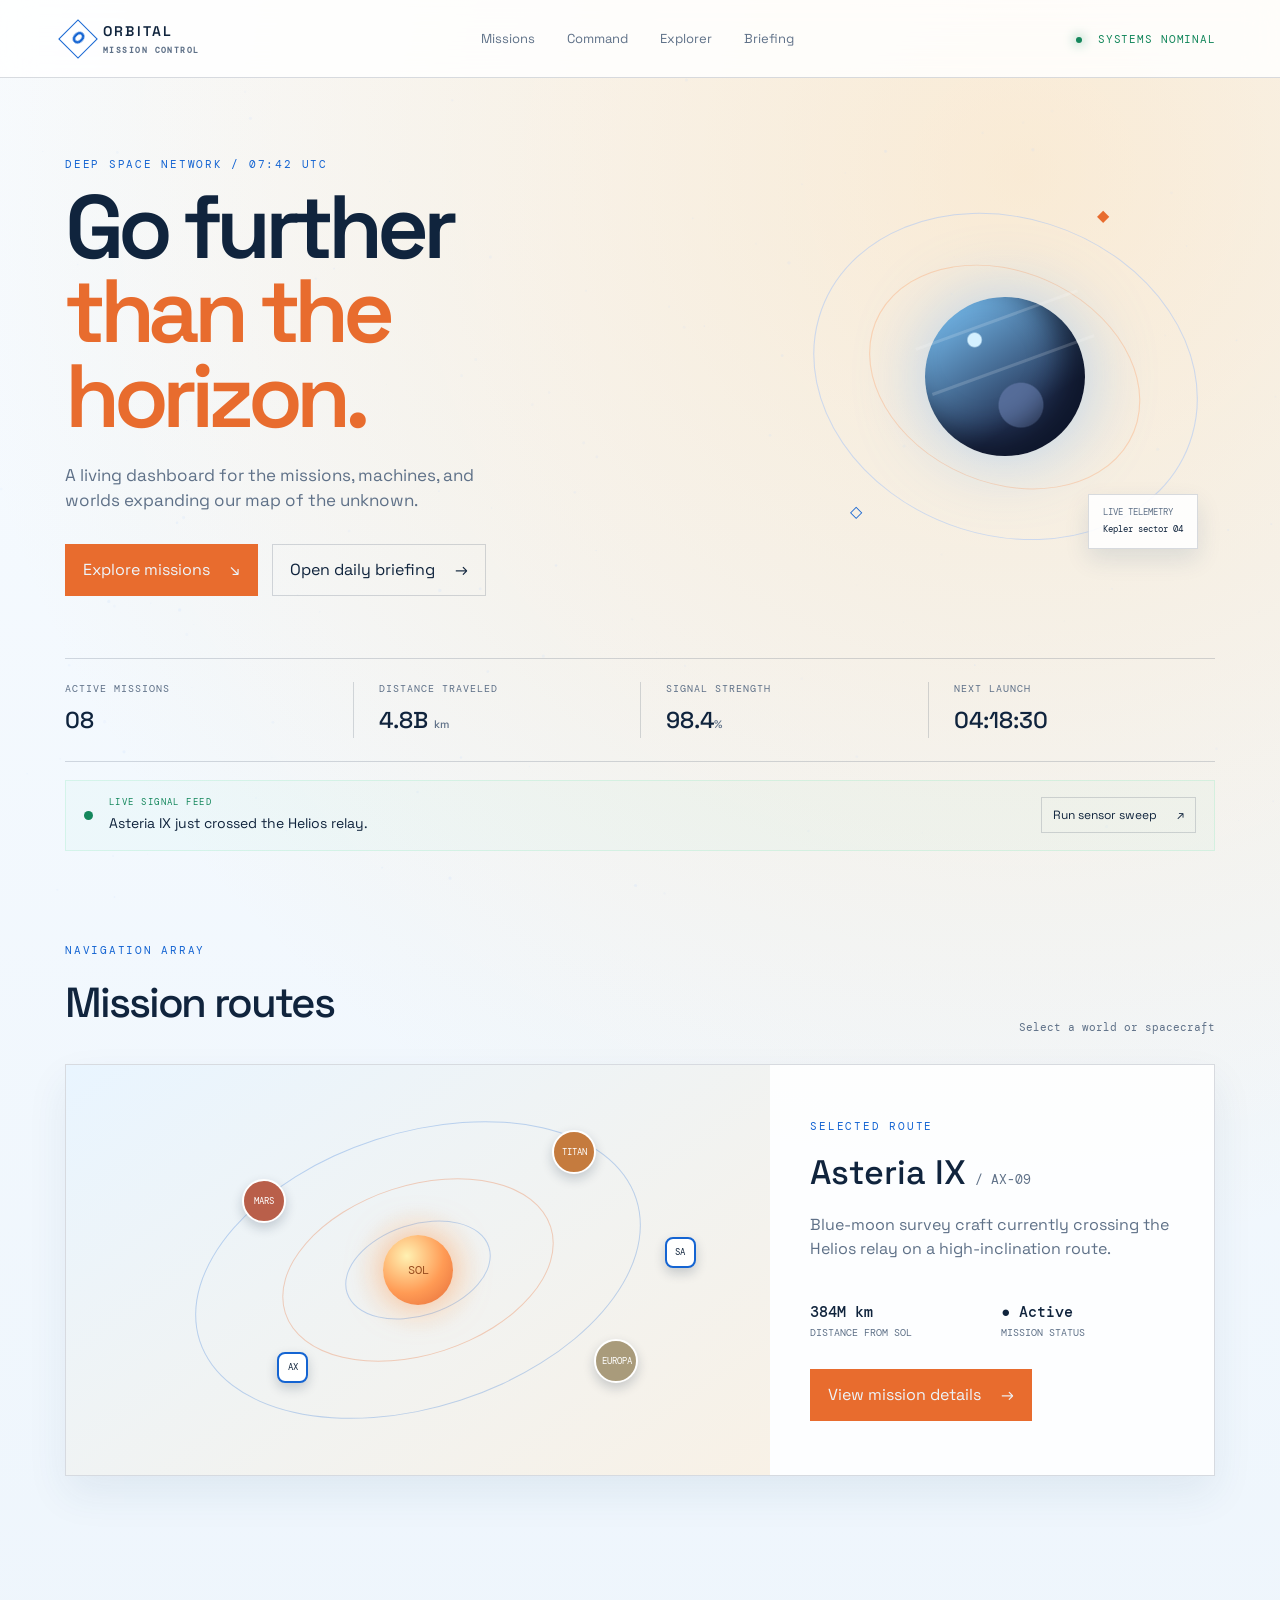
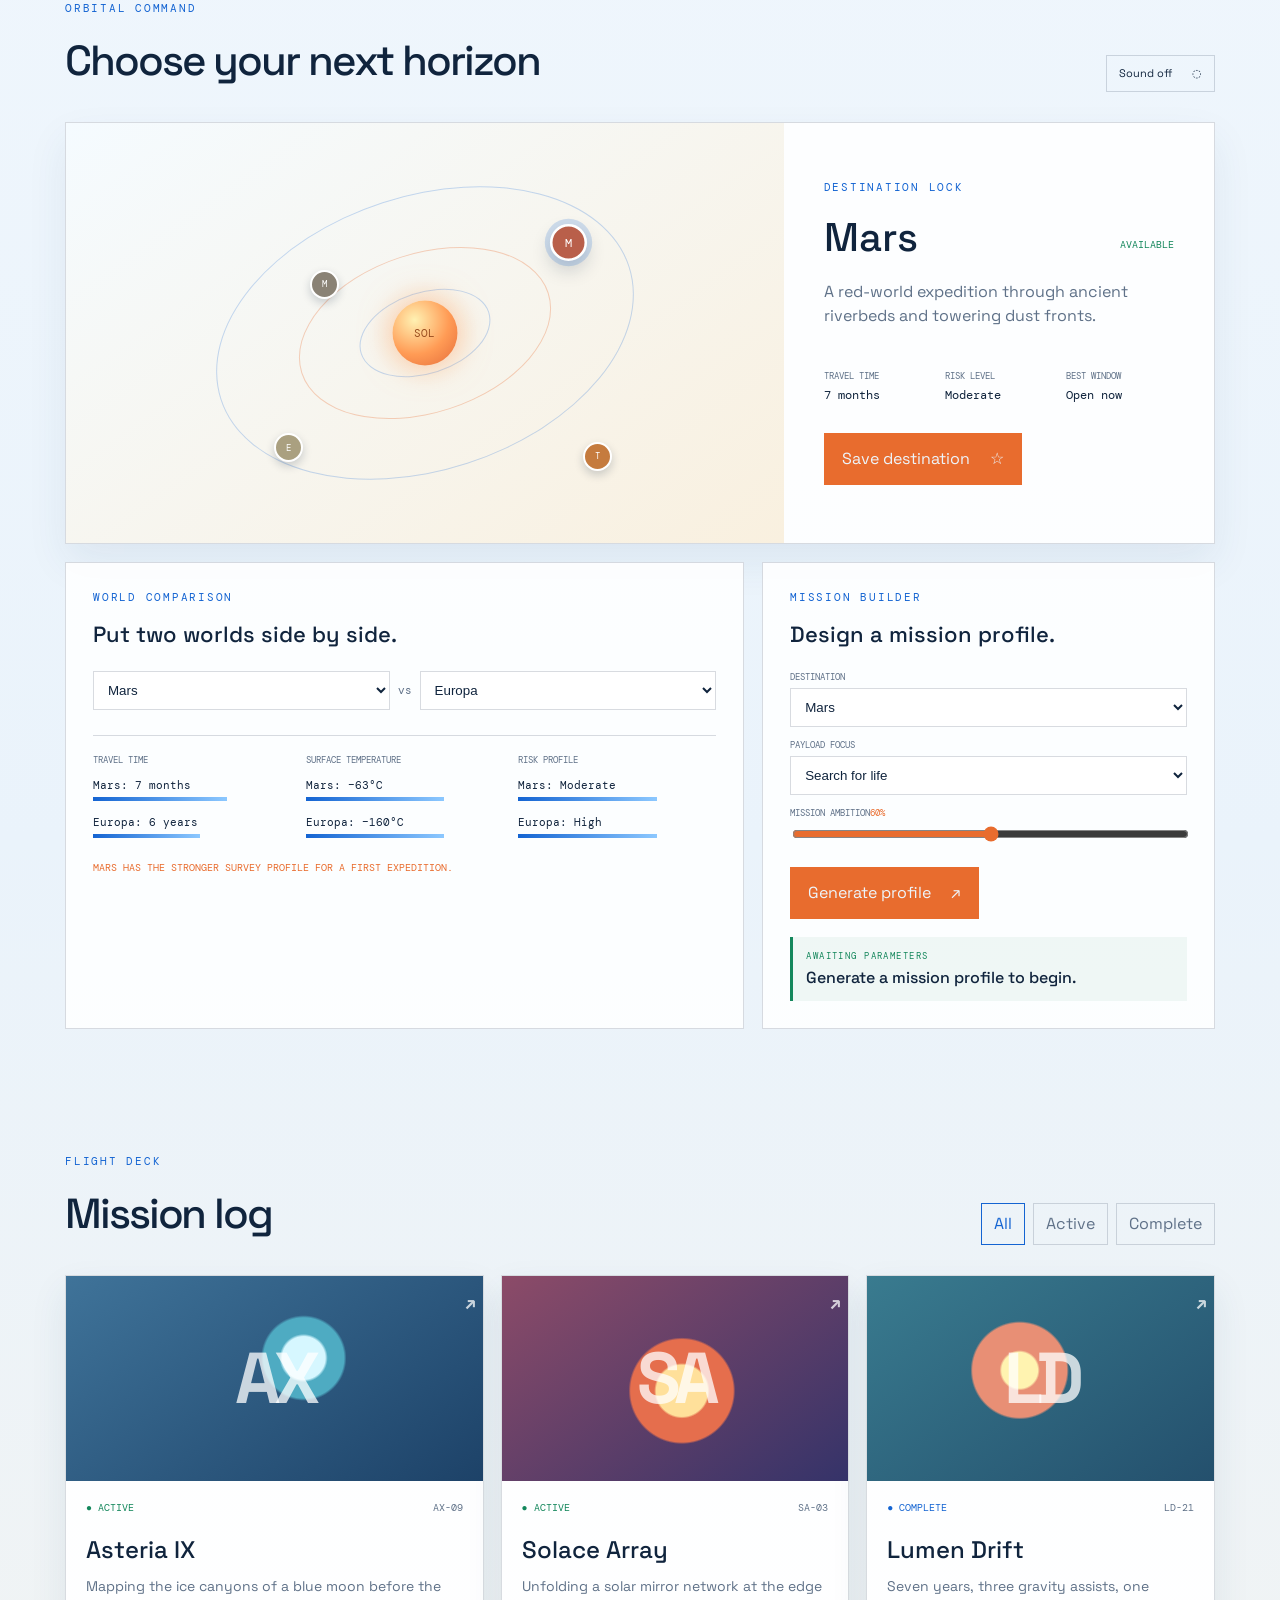
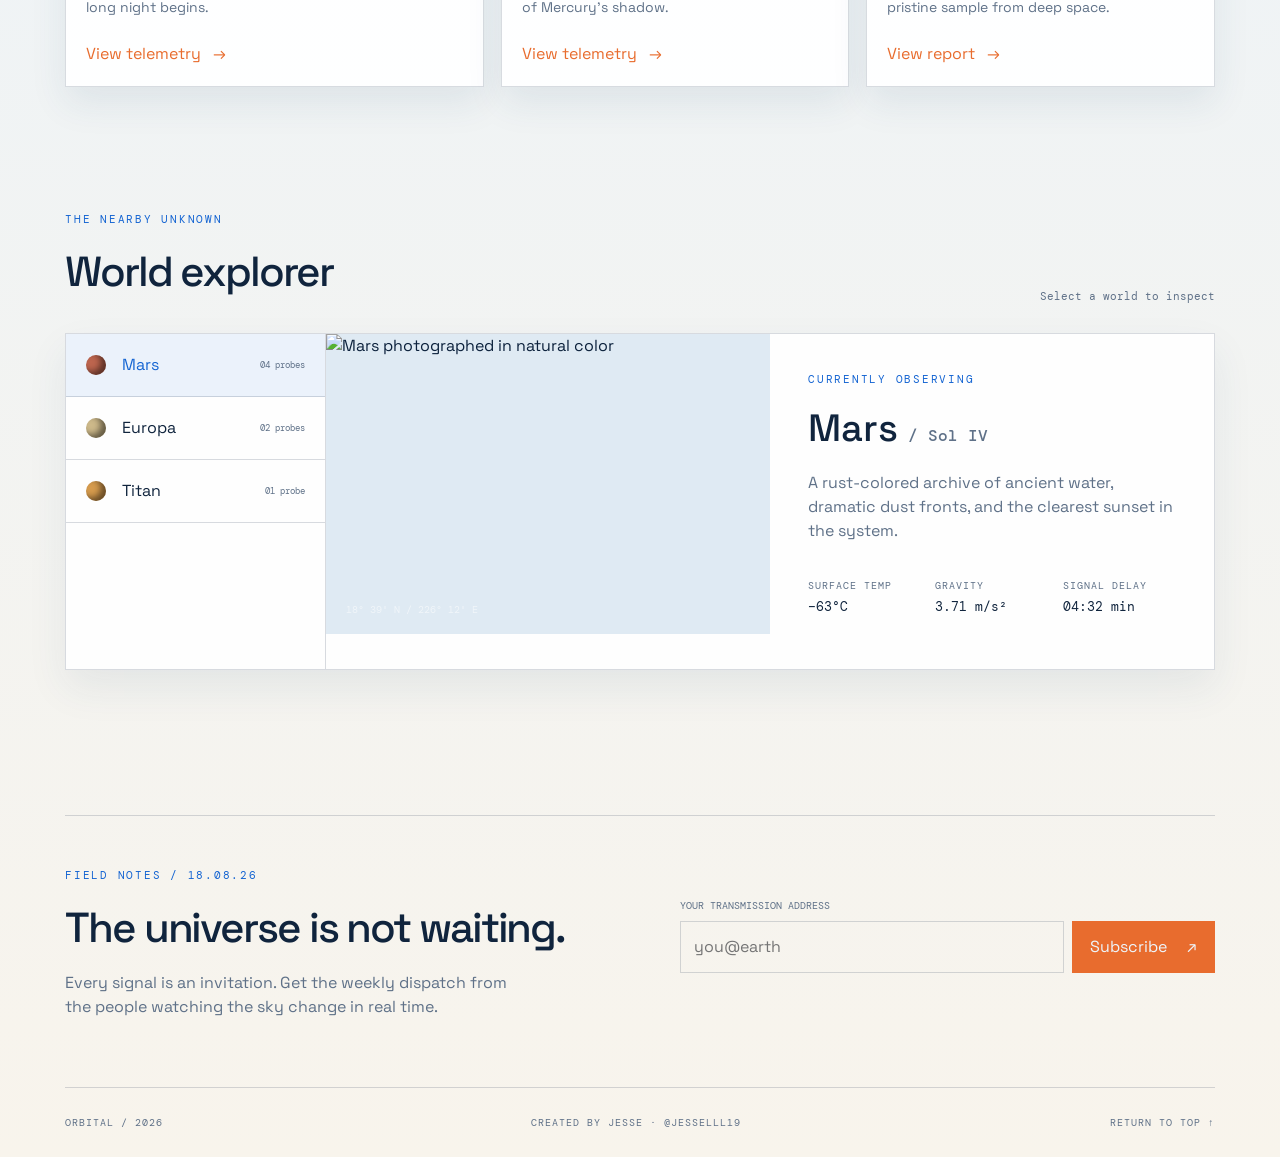
==== index.html @ 938350be "Make mission planning more interactive" ====
<!DOCTYPE html>
<html lang="en">
<head>
    <meta charset="UTF-8">
    <meta name="viewport" content="width=device-width, initial-scale=1.0">
    <meta name="description" content="A cinematic interactive mission control dashboard for exploring the solar system.">
    <title>ORBITAL // Mission Control</title>
    <link rel="stylesheet" href="styles.css?v=orbital-command-2">
</head>
<body>
    <canvas id="starfield" aria-hidden="true"></canvas>
    <header class="topbar">
        <a class="brand" href="#top" aria-label="Orbital mission control home">
            <span class="brand-mark">O</span>
            <span>ORBITAL <small>MISSION CONTROL</small></span>
        </a>
        <nav class="topnav" aria-label="Primary navigation">
            <a href="#missions">Missions</a>
            <a href="#command">Command</a>
            <a href="#explorer">Explorer</a>
            <a href="#briefing">Briefing</a>
        </nav>
        <div class="live-status"><span></span> Systems nominal</div>
    </header>

    <main id="top">
        <section class="hero section-shell">
            <div class="hero-copy">
                <p class="eyebrow">DEEP SPACE NETWORK / 07:42 UTC</p>
                <h1>Go further<br><em>than the horizon.</em></h1>
                <p class="hero-lede">A living dashboard for the missions, machines, and worlds expanding our map of the unknown.</p>
                <div class="hero-actions">
                    <a class="button button-primary" href="#missions">Explore missions <span>↘</span></a>
                    <button class="button button-quiet" id="briefing-button" type="button">Open daily briefing <span>→</span></button>
                </div>
            </div>
            <div class="orbit-visual" aria-label="Animated orbital diagram of a planet and satellite">
                <div class="orbit-ring orbit-ring-one"></div>
                <div class="orbit-ring orbit-ring-two"></div>
                <div class="planet-core"><span></span></div>
                <div class="satellite satellite-one">◆</div>
                <div class="satellite satellite-two">◇</div>
                <div class="visual-caption"><span>LIVE TELEMETRY</span><strong>Kepler sector 04</strong></div>
            </div>
        </section>

        <section class="metrics section-shell" aria-label="Mission metrics">
            <div><span>Active missions</span><strong>08</strong></div>
            <div><span>Distance traveled</span><strong>4.8B <small>km</small></strong></div>
            <div><span>Signal strength</span><strong>98.4<small>%</small></strong></div>
            <div><span>Next launch</span><strong id="countdown">04:18:32</strong></div>
        </section>

        <section class="signal-strip section-shell" aria-live="polite">
            <span class="signal-pulse"></span>
            <div><p class="eyebrow">LIVE SIGNAL FEED</p><strong id="signal-message">Asteria IX just crossed the Helios relay.</strong></div>
            <button class="button button-quiet" id="scan-button" type="button">Run sensor sweep <span>↗</span></button>
        </section>

        <section class="map-section section-shell" id="route-map">
            <div class="section-heading"><div><p class="eyebrow">NAVIGATION ARRAY</p><h2>Mission routes</h2></div><span class="section-note">Select a world or spacecraft</span></div>
            <div class="map-layout">
                <div class="orbit-map" aria-label="Interactive map of mission routes">
                    <div class="sun-node">SOL</div>
                    <div class="map-orbit orbit-near"></div><div class="map-orbit orbit-far"></div><div class="map-orbit orbit-wide"></div>
                    <button class="map-node node-mars" data-route="mars" type="button" aria-label="Inspect Mars route">MARS</button>
                    <button class="map-node node-europa" data-route="europa" type="button" aria-label="Inspect Europa route">EUROPA</button>
                    <button class="map-node node-titan" data-route="titan" type="button" aria-label="Inspect Titan route">TITAN</button>
                    <button class="ship-node ship-asteria" data-route="asteria" type="button" aria-label="Inspect Asteria IX spacecraft">AX</button>
                    <button class="ship-node ship-solace" data-route="solace" type="button" aria-label="Inspect Solace Array spacecraft">SA</button>
                </div>
                <div class="route-detail" id="route-detail"><p class="eyebrow">SELECTED ROUTE</p><h3 id="route-title">Asteria IX <em>/ AX-09</em></h3><p id="route-copy">Blue-moon survey craft currently crossing the Helios relay on a high-inclination route.</p><div class="route-data"><span><b id="route-distance">384M km</b>Distance from Sol</span><span><b id="route-status">● Active</b>Mission status</span></div><button class="button button-primary" id="route-action" type="button">View mission details <span>→</span></button></div>
            </div>
        </section>

        <section class="command-section section-shell" id="command">
            <div class="section-heading"><div><p class="eyebrow">ORBITAL COMMAND</p><h2>Choose your next horizon</h2></div><button class="button button-quiet" id="sound-toggle" type="button" aria-pressed="false">Sound off <span>◌</span></button></div>
            <div class="command-layout">
                <div class="system-map" aria-label="Interactive solar system map">
                    <div class="system-sun">SOL</div><div class="system-orbit system-orbit-one"></div><div class="system-orbit system-orbit-two"></div><div class="system-orbit system-orbit-three"></div>
                    <button class="system-planet planet-mercury" data-planet="mercury" type="button" aria-label="Select Mercury">M</button>
                    <button class="system-planet planet-mars" data-planet="mars" type="button" aria-label="Select Mars">M</button>
                    <button class="system-planet planet-europa" data-planet="europa" type="button" aria-label="Select Europa">E</button>
                    <button class="system-planet planet-titan" data-planet="titan" type="button" aria-label="Select Titan">T</button>
                </div>
                <div class="command-panel"><p class="eyebrow">DESTINATION LOCK</p><div class="command-title"><h3 id="command-title">Mars</h3><span id="command-status">AVAILABLE</span></div><p id="command-description">A red-world expedition through ancient riverbeds and towering dust fronts.</p><div class="command-facts"><div><span>Travel time</span><strong id="command-time">7 months</strong></div><div><span>Risk level</span><strong id="command-risk">Moderate</strong></div><div><span>Best window</span><strong id="command-window">Open now</strong></div></div><button class="button button-primary" id="favorite-button" type="button">Save destination <span>☆</span></button></div>
            </div>
            <div class="command-tools">
                <div class="compare-tool"><div><p class="eyebrow">WORLD COMPARISON</p><h3>Put two worlds side by side.</h3></div><div class="compare-controls"><select id="compare-one" aria-label="First world"><option value="mars">Mars</option><option value="europa">Europa</option><option value="titan">Titan</option><option value="mercury">Mercury</option></select><span>vs</span><select id="compare-two" aria-label="Second world"><option value="europa">Europa</option><option value="mars">Mars</option><option value="titan">Titan</option><option value="mercury">Mercury</option></select></div><div class="comparison-result" id="comparison-result"></div><p class="comparison-verdict" id="comparison-verdict"></p></div>
                <form class="planner-tool" id="planner-form"><p class="eyebrow">MISSION BUILDER</p><h3>Design a mission profile.</h3><label for="planner-destination">Destination</label><select id="planner-destination"><option>Mars</option><option>Europa</option><option>Titan</option><option>Mercury</option></select><label for="planner-payload">Payload focus</label><select id="planner-payload"><option>Search for life</option><option>Map the surface</option><option>Collect samples</option><option>Deploy a relay</option></select><label class="range-label" for="planner-budget"><span>Mission ambition</span><output id="budget-value">60%</output></label><input id="planner-budget" type="range" min="20" max="100" value="60"><button class="button button-primary" type="submit">Generate profile <span>↗</span></button><div class="planner-result" id="planner-result" aria-live="polite"><span class="eyebrow">AWAITING PARAMETERS</span><strong>Generate a mission profile to begin.</strong></div></form>
            </div>
        </section>

        <section class="content-section section-shell" id="missions">
            <div class="section-heading">
                <div><p class="eyebrow">FLIGHT DECK</p><h2>Mission log</h2></div>
                <div class="filters" role="group" aria-label="Filter missions">
                    <button class="filter active" data-filter="all" type="button">All</button>
                    <button class="filter" data-filter="active" type="button">Active</button>
                    <button class="filter" data-filter="complete" type="button">Complete</button>
                </div>
            </div>
            <div class="mission-grid" id="mission-grid">
                <article class="mission-card featured" data-status="active" data-mission="Asteria IX">
                    <div class="card-visual visual-asteria"><span>AX</span><i>↗</i></div>
                    <div class="card-body"><div class="card-meta"><span class="status active">● Active</span><span>AX-09</span></div><h3>Asteria IX</h3><p>Mapping the ice canyons of a blue moon before the long night begins.</p><button class="text-button mission-open" type="button">View telemetry <span>→</span></button></div>
                </article>
                <article class="mission-card" data-status="active" data-mission="Solace Array">
                    <div class="card-visual visual-solace"><span>SA</span><i>↗</i></div>
                    <div class="card-body"><div class="card-meta"><span class="status active">● Active</span><span>SA-03</span></div><h3>Solace Array</h3><p>Unfolding a solar mirror network at the edge of Mercury's shadow.</p><button class="text-button mission-open" type="button">View telemetry <span>→</span></button></div>
                </article>
                <article class="mission-card" data-status="complete" data-mission="Lumen Drift">
                    <div class="card-visual visual-lumen"><span>LD</span><i>↗</i></div>
                    <div class="card-body"><div class="card-meta"><span class="status complete">● Complete</span><span>LD-21</span></div><h3>Lumen Drift</h3><p>Seven years, three gravity assists, one pristine sample from deep space.</p><button class="text-button mission-open" type="button">View report <span>→</span></button></div>
                </article>
            </div>
        </section>

        <section class="explorer-section section-shell" id="explorer">
            <div class="section-heading"><div><p class="eyebrow">THE NEARBY UNKNOWN</p><h2>World explorer</h2></div><span class="section-note">Select a world to inspect</span></div>
            <div class="world-layout">
                <div class="world-list" role="tablist" aria-label="World explorer">
                    <button class="world-tab active" data-world="mars" role="tab" aria-selected="true" type="button"><span class="world-dot mars-dot"></span><span>Mars</span><small>04 probes</small></button>
                    <button class="world-tab" data-world="europa" role="tab" aria-selected="false" type="button"><span class="world-dot europa-dot"></span><span>Europa</span><small>02 probes</small></button>
                    <button class="world-tab" data-world="titan" role="tab" aria-selected="false" type="button"><span class="world-dot titan-dot"></span><span>Titan</span><small>01 probe</small></button>
                </div>
                <div class="world-detail" id="world-detail">
                    <div class="world-image mars-image"><img id="world-image" src="https://upload.wikimedia.org/wikipedia/commons/0/02/OSIRIS_Mars_true_color.jpg" alt="Mars photographed in natural color"><span class="world-coordinate">18° 39' N / 226° 12' E</span></div>
                    <div class="world-copy"><p class="eyebrow">CURRENTLY OBSERVING</p><h3>Mars <em>/ Sol IV</em></h3><p id="world-description">A rust-colored archive of ancient water, dramatic dust fronts, and the clearest sunset in the system.</p><div class="world-facts"><div><span>Surface temp</span><strong id="world-temp">−63°C</strong></div><div><span>Gravity</span><strong id="world-gravity">3.71 m/s²</strong></div><div><span>Signal delay</span><strong id="world-delay">04:32 min</strong></div></div></div>
                </div>
            </div>
        </section>

        <section class="briefing-section section-shell" id="briefing">
            <div class="briefing-copy"><p class="eyebrow">FIELD NOTES / 18.08.26</p><h2>The universe is not waiting.</h2><p>Every signal is an invitation. Get the weekly dispatch from the people watching the sky change in real time.</p></div>
            <form class="briefing-form" id="briefing-form"><label for="email">Your transmission address</label><div><input id="email" type="email" placeholder="you@earth" required><button class="button button-primary" type="submit">Subscribe <span>↗</span></button></div><p class="form-message" id="form-message" aria-live="polite"></p></form>
        </section>
    </main>

    <footer class="footer section-shell"><span>ORBITAL / 2026</span><span>Created by Jesse · <a href="https://www.instagram.com/jesselll19/" target="_blank" rel="noreferrer">@jesselll19</a></span><a href="#top">Return to top ↑</a></footer>
    <div class="modal" id="mission-modal" hidden><div class="modal-card" role="dialog" aria-modal="true" aria-labelledby="modal-title"><button class="modal-close" id="modal-close" type="button" aria-label="Close mission details">×</button><p class="eyebrow">SECURE TELEMETRY LINK</p><div class="drawer-heading"><div><h2 id="modal-title">Asteria IX</h2><p class="drawer-code" id="modal-code">AX-09 / ACTIVE</p></div><span class="drawer-status">● LIVE</span></div><p id="modal-copy"></p><div class="drawer-facts"><div><span>Objective</span><strong id="modal-objective">Ice canyon mapping</strong></div><div><span>Current position</span><strong id="modal-position">Helios relay 04</strong></div><div><span>Lead crew</span><strong id="modal-crew">Autonomous probe</strong></div></div><div class="telemetry-bars"><span style="--bar: 82%"><b>Fuel reserve</b><i></i></span><span style="--bar: 64%"><b>Signal clarity</b><i></i></span><span style="--bar: 91%"><b>Mission health</b><i></i></span></div><div class="drawer-timeline"><span class="done">Launch</span><span class="done">Cruise</span><span class="current">Survey</span><span>Return</span></div></div></div>
    <script src="script.js?v=command-builder-4"></script>
</body>
</html>
---- styles.css ----
@import url('https://fonts.googleapis.com/css2?family=DM+Mono:wght@400;500&family=Space+Grotesk:wght@400;500;600;700&display=swap');

:root { --ink:#f4f1ea; --muted:#8b93a4; --line:rgba(221,229,244,.15); --blue:#8db7ff; --green:#91e6bd; --orange:#ff9d62; --dark:#0b0f17; --panel:#111722; }
* { box-sizing:border-box; }
html { scroll-behavior:smooth; }
body { margin:0; background:var(--dark); color:var(--ink); font-family:'Space Grotesk',sans-serif; line-height:1.5; overflow-x:hidden; }
button,a,input { font:inherit; }
a { color:inherit; text-decoration:none; }
#starfield { position:fixed; inset:0; z-index:-1; opacity:.65; }
.topbar { position:relative; z-index:2; height:78px; padding:0 clamp(20px,5vw,76px); display:flex; align-items:center; justify-content:space-between; border-bottom:1px solid var(--line); background:rgba(11,15,23,.72); backdrop-filter:blur(16px); }
.brand { display:flex; align-items:center; gap:11px; font-size:14px; font-weight:600; letter-spacing:.16em; }
.brand small { display:block; color:var(--muted); font-family:'DM Mono',monospace; font-size:8px; letter-spacing:.18em; margin-top:2px; }
.brand-mark { display:grid; place-items:center; width:28px; height:28px; border:1px solid var(--blue); color:var(--blue); font-family:'DM Mono',monospace; font-size:17px; transform:rotate(45deg); }
.brand-mark::first-letter { transform:rotate(-45deg); }
.topnav { display:flex; gap:32px; color:var(--muted); font-size:13px; }
.topnav a:hover,.footer a:hover { color:var(--ink); }
.live-status { color:var(--green); font:11px 'DM Mono',monospace; text-transform:uppercase; letter-spacing:.08em; }
.live-status span { display:inline-block; width:6px; height:6px; border-radius:50%; background:var(--green); box-shadow:0 0 12px var(--green); margin-right:8px; }
.section-shell { width:min(1150px,calc(100% - 40px)); margin-inline:auto; }
.hero { min-height:580px; display:grid; grid-template-columns:1fr 1fr; align-items:center; gap:50px; padding:72px 0 55px; }
.eyebrow { margin:0 0 14px; color:var(--blue); font:11px 'DM Mono',monospace; letter-spacing:.16em; text-transform:uppercase; }
h1,h2,h3,p { margin-top:0; }
h1 { max-width:640px; margin-bottom:25px; font-size:clamp(54px,7vw,96px); line-height:.94; letter-spacing:-.07em; font-weight:600; }
h1 em { color:var(--orange); font-style:normal; }
.hero-lede { max-width:450px; color:var(--muted); font-size:17px; }
.hero-actions { display:flex; flex-wrap:wrap; gap:14px; margin-top:30px; }
.button { display:inline-flex; align-items:center; justify-content:space-between; gap:20px; padding:13px 17px; border:1px solid transparent; color:var(--dark); cursor:pointer; transition:transform .2s,background .2s; }
.button:hover { transform:translateY(-3px); }
.button-primary { background:var(--orange); }
.button-primary:hover { background:#ffb184; }
.button-quiet { background:transparent; border-color:var(--line); color:var(--ink); }
.button-quiet:hover { border-color:var(--blue); }
.orbit-visual { position:relative; width:min(420px,80vw); aspect-ratio:1; justify-self:end; }
.orbit-ring { position:absolute; inset:8%; border:1px solid rgba(141,183,255,.4); border-radius:50%; transform:rotate(-22deg) skewX(12deg); }
.orbit-ring-two { inset:21%; transform:rotate(65deg) skewX(-16deg); border-color:rgba(255,157,98,.35); }
.planet-core { position:absolute; inset:31%; border-radius:50%; background:radial-gradient(circle at 31% 27%,#d4f0ff 0 4%,transparent 5%),radial-gradient(circle at 60% 68%,#566d9a 0 15%,transparent 16%),linear-gradient(145deg,#7fcbff,#243456 70%); box-shadow:0 0 70px rgba(95,170,255,.45),inset -22px -18px 30px rgba(5,10,25,.7); animation:float 5s ease-in-out infinite; }
.planet-core span { position:absolute; inset:13% -4% 55%; border:3px solid rgba(255,255,255,.16); border-left:0;border-right:0; transform:rotate(-20deg); }
.satellite { position:absolute; color:var(--orange); font-size:16px; animation:orbit 9s linear infinite; }
.satellite-one { top:9%; left:72%; }.satellite-two { bottom:15%; left:13%; color:var(--blue); animation-duration:14s; }
.visual-caption { position:absolute; right:4%; bottom:9%; padding:11px 14px; background:rgba(12,18,31,.75); border:1px solid var(--line); font-family:'DM Mono',monospace; font-size:9px; color:var(--muted); }
.visual-caption strong { display:block; color:var(--ink); font-weight:400; margin-top:4px; }
.metrics { display:grid; grid-template-columns:repeat(4,1fr); border-block:1px solid var(--line); padding:23px 0; }
.metrics div { padding:0 25px; border-left:1px solid var(--line); }.metrics div:first-child { border:0; padding-left:0; }.metrics span,.world-facts span { display:block; color:var(--muted); font:10px 'DM Mono',monospace; text-transform:uppercase; letter-spacing:.1em; }.metrics strong { display:block; margin-top:8px; color:var(--ink); font-size:23px; font-weight:500; }.metrics small { font-size:11px;color:var(--muted); }
.signal-strip { display:flex; align-items:center; gap:16px; margin-top:18px; padding:15px 18px; border:1px solid rgba(145,230,189,.28); background:rgba(145,230,189,.05); }.signal-strip .eyebrow { margin:0 0 3px; color:var(--green); font-size:9px; }.signal-strip strong { font-size:14px; font-weight:400; }.signal-pulse { flex:0 0 9px; width:9px; height:9px; border-radius:50%; background:var(--green); box-shadow:0 0 0 0 rgba(145,230,189,.6); animation:pulse 1.8s infinite; }.signal-strip .button { margin-left:auto; padding:8px 11px; font-size:12px; }.signal-strip.scanning #signal-message { color:var(--orange); }
.content-section,.explorer-section { padding:105px 0 20px; }.section-heading { display:flex; align-items:end; justify-content:space-between; gap:20px; margin-bottom:30px; }.section-heading h2 { margin:0; font-size:42px; letter-spacing:-.05em; font-weight:500; }.filters { display:flex; gap:8px; }.filter { padding:8px 12px; border:1px solid var(--line); color:var(--muted); background:transparent; cursor:pointer; }.filter.active,.filter:hover { border-color:var(--blue); color:var(--blue); }.mission-grid { display:grid; grid-template-columns:1.2fr 1fr 1fr; gap:17px; }.mission-card { min-height:410px; background:var(--panel); border:1px solid var(--line); transition:transform .25s,border-color .25s; }.mission-card:hover { transform:translateY(-7px); border-color:rgba(141,183,255,.6); }.mission-card[hidden] { display:none; }.card-visual { height:205px; position:relative; overflow:hidden; display:grid; place-items:center; font-size:72px; font-weight:700; letter-spacing:-.1em; color:rgba(255,255,255,.75); }.card-visual::after { content:''; position:absolute; inset:0; background:linear-gradient(120deg,transparent 35%,rgba(255,255,255,.16),transparent 65%); transform:translateX(-100%); transition:transform .7s; }.mission-card:hover .card-visual::after { transform:translateX(100%); }.card-visual i { position:absolute; z-index:1; right:14px; top:13px; font-style:normal; font-size:18px; }.visual-asteria { background:radial-gradient(circle at 57% 40%,#b8eeff 0 8%,#397a94 9% 15%,transparent 16%),linear-gradient(145deg,#273d55,#14202f); }.visual-solace { background:radial-gradient(circle at 52% 56%,#ffc47d 0 12%,#a94d3d 13% 24%,transparent 25%),linear-gradient(145deg,#3a203a,#141424); }.visual-lumen { background:radial-gradient(circle at 44% 46%,#f9edbb 0 8%,#d17c6b 9% 21%,transparent 22%),linear-gradient(145deg,#253d4d,#101722); }.card-body { padding:20px; }.card-meta { display:flex; justify-content:space-between; color:var(--muted); font:10px 'DM Mono',monospace; text-transform:uppercase; }.status.active { color:var(--green); }.status.complete { color:var(--blue); }.card-body h3 { margin:18px 0 8px; font-size:24px; font-weight:500; }.card-body p { min-height:52px; color:var(--muted); font-size:14px; }.text-button { border:0; padding:0; color:var(--orange); background:none; cursor:pointer; }.text-button span { display:inline-block; margin-left:8px; transition:transform .2s; }.text-button:hover span { transform:translateX(5px); }
.section-note { color:var(--muted); font:11px 'DM Mono',monospace; }.world-layout { display:grid; grid-template-columns:260px 1fr; border:1px solid var(--line); background:rgba(17,23,34,.65); }.world-list { border-right:1px solid var(--line); }.world-tab { width:100%; display:grid; grid-template-columns:27px 1fr auto; gap:9px; align-items:center; padding:19px 20px; text-align:left; background:transparent; color:var(--muted); border:0; border-bottom:1px solid var(--line); cursor:pointer; }.world-tab span:not(.world-dot) { color:var(--ink); }.world-tab small { font:9px 'DM Mono',monospace; }.world-tab.active { background:rgba(141,183,255,.1); }.world-tab.active span:not(.world-dot) { color:var(--blue); }.world-dot { width:20px;height:20px;border-radius:50%;box-shadow:inset -5px -3px 6px rgba(0,0,0,.5); }.mars-dot { background:#bd654e; }.europa-dot { background:#cdb98a; }.titan-dot { background:#d69b4d; }.world-detail { display:grid; grid-template-columns:1fr 1fr; min-height:335px; }.world-image { position:relative; background:radial-gradient(circle at 46% 42%,#f1a078 0 11%,#b95042 12% 28%,transparent 29%),radial-gradient(circle at 60% 65%,#532d3b 0 4%,transparent 5%),linear-gradient(145deg,#422c3a,#141825 70%); }.world-coordinate { position:absolute; left:20px; bottom:18px; color:rgba(255,255,255,.55); font:10px 'DM Mono',monospace; }.world-copy { padding:38px; }.world-copy h3 { margin:0 0 14px; font-size:38px; font-weight:500; }.world-copy h3 em { color:var(--muted); font-size:16px; font-style:normal; font-family:'DM Mono',monospace; }.world-copy p:not(.eyebrow) { color:var(--muted); max-width:390px; }.world-facts { display:grid; grid-template-columns:repeat(3,1fr); gap:14px; margin-top:36px; }.world-facts strong { display:block; margin-top:6px; font:13px 'DM Mono',monospace; }.europa-image { background:radial-gradient(circle at 48% 45%,#e8dfc6 0 17%,#9b8b70 18% 28%,transparent 29%),linear-gradient(145deg,#1e4453,#101723 70%); }.titan-image { background:radial-gradient(circle at 48% 45%,#e59b4d 0 17%,#7a4939 18% 28%,transparent 29%),linear-gradient(145deg,#443a39,#10131e 70%); }
.briefing-section { display:grid; grid-template-columns:1fr 1fr; gap:80px; align-items:center; margin-top:125px; padding-block:52px; border-block:1px solid var(--line); }.briefing-copy h2 { margin-bottom:12px; font-size:42px; font-weight:500; letter-spacing:-.05em; }.briefing-copy>p:last-child { color:var(--muted); max-width:450px; }.briefing-form label { display:block; margin-bottom:9px; color:var(--muted); font:10px 'DM Mono',monospace; text-transform:uppercase; }.briefing-form>div { display:flex; gap:8px; }.briefing-form input { width:100%; min-width:0; padding:13px; border:1px solid var(--line); background:rgba(255,255,255,.04); color:var(--ink); outline:0; }.briefing-form input:focus { border-color:var(--blue); }.form-message { color:var(--green); font:12px 'DM Mono',monospace; min-height:18px; }.footer { display:flex; justify-content:space-between; padding:28px 0; color:var(--muted); font:10px 'DM Mono',monospace; text-transform:uppercase; letter-spacing:.1em; }.modal { position:fixed; inset:0; z-index:5; display:grid; place-items:center; padding:20px; background:rgba(0,0,0,.7); backdrop-filter:blur(8px); }.modal[hidden] { display:none; }.modal-card { position:relative; width:min(500px,100%); padding:42px; background:#111722; border:1px solid var(--blue); box-shadow:0 0 50px rgba(141,183,255,.16); }.modal-card h2 { margin-bottom:12px; font-size:42px; font-weight:500; }.modal-card p:not(.eyebrow) { color:var(--muted); }.modal-close { position:absolute; right:15px; top:12px; border:0; background:none; color:var(--muted); font-size:25px; cursor:pointer; }.telemetry-bars { display:grid; gap:15px; margin-top:26px; }.telemetry-bars b { display:block; margin-bottom:5px; color:var(--muted); font:10px 'DM Mono',monospace; text-transform:uppercase; }.telemetry-bars i { display:block; height:7px; background:linear-gradient(90deg,var(--blue) var(--bar),#253044 var(--bar)); }
@keyframes float { 50% { transform:translateY(-12px); } } @keyframes orbit { to { transform:rotate(360deg) translateX(15px) rotate(-360deg); } } @keyframes pulse { 70% { box-shadow:0 0 0 10px rgba(145,230,189,0); } 100% { box-shadow:0 0 0 0 rgba(145,230,189,0); } }
@media (max-width:760px) { .topbar { height:auto; padding-block:18px; gap:15px; flex-wrap:wrap; }.topnav { order:3; flex-basis:100%; justify-content:space-between; gap:10px; }.live-status { margin-left:auto; }.hero { grid-template-columns:1fr; padding-top:60px; }.orbit-visual { justify-self:center; width:min(380px,90vw); }.metrics { grid-template-columns:1fr 1fr; gap:20px; }.metrics div:nth-child(3) { border-left:0; padding-left:0; }.signal-strip { align-items:flex-start; flex-wrap:wrap; }.signal-strip .button { margin-left:25px; }.section-heading { align-items:flex-start; flex-direction:column; }.mission-grid,.world-detail,.briefing-section { grid-template-columns:1fr; }.world-list { border-right:0; }.world-detail { min-height:auto; }.world-image { min-height:240px; }.briefing-section { gap:30px; margin-top:80px; }.footer { gap:15px; flex-wrap:wrap; }.footer a { margin-left:auto; } }

:root { --ink:#10243d; --muted:#5f7188; --line:rgba(16,36,61,.16); --blue:#1464d2; --green:#14875c; --orange:#e86c2e; --dark:#edf5fb; --panel:#ffffff; }
body { background:radial-gradient(circle at 80% 4%,rgba(255,205,135,.35),transparent 25%),linear-gradient(180deg,#f7fbff 0%,#eaf3fb 56%,#f8f4ec 100%); }
#starfield { opacity:.22; }
.topbar { background:rgba(255,255,255,.84); }
.brand-mark { background:#fff; }
.visual-caption { background:rgba(255,255,255,.88); box-shadow:0 10px 25px rgba(28,66,104,.12); }
.mission-card { background:rgba(255,255,255,.92); box-shadow:0 16px 35px rgba(32,75,112,.09); }
.mission-card:hover { border-color:rgba(20,100,210,.5); box-shadow:0 22px 42px rgba(32,75,112,.15); }
.visual-asteria { background:radial-gradient(circle at 57% 40%,#d6f7ff 0 8%,#4eabc2 9% 15%,transparent 16%),linear-gradient(145deg,#3f7399,#1d4268); }
.visual-solace { background:radial-gradient(circle at 52% 56%,#ffe09a 0 12%,#e56e4d 13% 24%,transparent 25%),linear-gradient(145deg,#8c4b68,#353369); }
.visual-lumen { background:radial-gradient(circle at 44% 46%,#fff3b0 0 8%,#e88f75 9% 21%,transparent 22%),linear-gradient(145deg,#397b8f,#24506d); }
.world-layout { background:rgba(255,255,255,.88); box-shadow:0 18px 38px rgba(32,75,112,.08); }
.world-tab.active { background:rgba(20,100,210,.08); }
.modal-card { background:#fff; box-shadow:0 0 50px rgba(20,100,210,.16); }
.telemetry-bars i { background:linear-gradient(90deg,var(--blue) var(--bar),#dbe6f1 var(--bar)); }
.hero-copy,.orbit-visual { min-width:0; }
.map-section { padding:92px 0 20px; }
.map-layout { display:grid; grid-template-columns:1.35fr .85fr; min-height:410px; overflow:hidden; border:1px solid var(--line); background:rgba(255,255,255,.86); box-shadow:0 18px 38px rgba(32,75,112,.08); }
.orbit-map { position:relative; min-height:410px; overflow:hidden; background:radial-gradient(circle at 50% 50%,rgba(255,190,92,.2),transparent 16%),linear-gradient(145deg,#e9f5ff,#f8f1e6); }
.sun-node { position:absolute; z-index:2; top:50%; left:50%; display:grid; place-items:center; width:70px; height:70px; border-radius:50%; transform:translate(-50%,-50%); color:#9a4e20; background:radial-gradient(circle at 34% 30%,#fff1b2,#ff9b55 55%,#e46b39); box-shadow:0 0 35px rgba(255,157,98,.65); font:12px 'DM Mono',monospace; }
.map-orbit { position:absolute; top:50%; left:50%; border:1px solid rgba(20,100,210,.25); border-radius:50%; transform:translate(-50%,-50%) rotate(-18deg); }
.orbit-near { width:150px; height:92px; }.orbit-far { width:280px; height:170px; border-color:rgba(232,108,46,.3); }.orbit-wide { width:460px; height:275px; }
.map-node,.ship-node { position:absolute; z-index:3; display:grid; place-items:center; border:2px solid #fff; border-radius:50%; color:#fff; cursor:pointer; box-shadow:0 5px 12px rgba(16,36,61,.2); transition:transform .2s,box-shadow .2s; }
.map-node:hover,.ship-node:hover,.map-node.selected,.ship-node.selected { transform:scale(1.2); box-shadow:0 0 0 4px rgba(20,100,210,.2),0 8px 18px rgba(16,36,61,.25); }
.map-node { width:44px; height:44px; font:9px 'DM Mono',monospace; }.ship-node { width:31px; height:31px; border-radius:8px; color:var(--ink); background:#fff; border-color:var(--blue); font:9px 'DM Mono',monospace; }
.node-mars { top:28%; left:25%; background:#b95f4a; }.node-europa { top:67%; left:75%; background:#a99b7b; }.node-titan { top:16%; left:69%; background:#c57b3e; }.ship-asteria { top:70%; left:30%; }.ship-solace { top:42%; left:85%; }
.route-detail { display:flex; flex-direction:column; justify-content:center; padding:40px; }.route-detail h3 { margin:0 0 15px; font-size:34px; font-weight:500; }.route-detail h3 em { color:var(--muted); font:13px 'DM Mono',monospace; font-style:normal; }.route-detail>p:not(.eyebrow) { color:var(--muted); }.route-data { display:grid; grid-template-columns:1fr 1fr; gap:18px; margin:25px 0 30px; }.route-data span { color:var(--muted); font:10px 'DM Mono',monospace; text-transform:uppercase; }.route-data b { display:block; margin-bottom:4px; color:var(--ink); font-size:15px; font-weight:500; text-transform:none; }.route-detail .button { align-self:flex-start; }.route-flash { animation:routeFlash .45s ease-out; }
.drawer-heading { display:flex; align-items:flex-start; justify-content:space-between; gap:20px; }.drawer-heading h2 { margin-bottom:4px; }.drawer-code { margin:0; color:var(--muted); font:10px 'DM Mono',monospace; letter-spacing:.08em; }.drawer-status { color:var(--green); font:10px 'DM Mono',monospace; white-space:nowrap; }.drawer-facts { display:grid; grid-template-columns:1fr; gap:14px; margin:27px 0; padding:18px 0; border-block:1px solid var(--line); }.drawer-facts span { display:block; color:var(--muted); font:10px 'DM Mono',monospace; text-transform:uppercase; }.drawer-facts strong { display:block; margin-top:4px; font-size:14px; font-weight:500; }.drawer-timeline { display:flex; justify-content:space-between; gap:8px; margin-top:30px; color:var(--muted); font:9px 'DM Mono',monospace; text-transform:uppercase; }.drawer-timeline span { position:relative; flex:1; padding-top:14px; text-align:center; }.drawer-timeline span::before { content:''; position:absolute; top:0; left:50%; width:8px; height:8px; border:2px solid var(--line); border-radius:50%; background:#fff; transform:translateX(-50%); }.drawer-timeline span.done,.drawer-timeline span.current { color:var(--blue); }.drawer-timeline span.done::before,.drawer-timeline span.current::before { border-color:var(--blue); background:var(--blue); }.drawer-timeline span:not(:last-child)::after { content:''; position:absolute; top:5px; left:calc(50% + 6px); width:calc(100% - 12px); border-top:1px solid var(--line); }.drawer-timeline span.done:not(:last-child)::after { border-color:var(--blue); }
.world-image { overflow:hidden; }.world-image img { display:block; width:100%; height:100%; min-height:335px; object-fit:cover; filter:saturate(1.05) contrast(1.03); }
@keyframes routeFlash { 50% { background:rgba(20,100,210,.08); } }
@media (max-width:760px) { .hero { position:relative; min-height:auto; padding:42px 0 36px; overflow:hidden; }.hero-copy { position:relative; z-index:1; }.hero h1 { max-width:500px; font-size:clamp(48px,13vw,72px); }.hero-lede { max-width:360px; font-size:15px; }.orbit-visual { position:absolute; z-index:0; top:112px; right:-150px; width:330px; opacity:.28; pointer-events:none; } }
@media (max-width:760px) { .map-layout { grid-template-columns:1fr; }.orbit-map { min-height:315px; }.route-detail { padding:28px; }.orbit-wide { width:380px; height:225px; }.world-image img { min-height:240px; } }
@media (max-width:760px) { .world-layout { grid-template-columns:1fr; }.world-list { display:flex; overflow-x:auto; border-right:0; }.world-tab { min-width:155px; border-right:1px solid var(--line); border-bottom:0; }.world-detail { grid-template-columns:1fr; }.world-image { min-height:0; }.world-image img { width:100%; height:230px; min-height:0; max-height:230px; object-fit:cover; } }
.world-image { min-height:0; height:300px; background:#dfeaf3; }.world-image img { width:100%; height:100%; min-height:0; max-height:none; object-fit:contain; }
.world-layout,.world-detail,.world-image,.world-copy { min-width:0; max-width:100%; }.world-image { overflow:hidden; }.world-image img { display:block; max-width:100%; }
@media (max-width:760px) { .world-image { height:180px; }.world-image img { height:180px; } }
@media (max-width:760px) { .world-layout,.world-detail { width:100%; overflow:hidden; } }
.command-section { padding:105px 0 20px; }.command-section>.section-heading { margin-bottom:30px; }.command-section>.section-heading .button { font-size:11px; padding:9px 12px; }.command-section>.section-heading .button[aria-pressed="true"] { border-color:var(--green); color:var(--green); }.command-layout { display:grid; grid-template-columns:1.25fr .75fr; min-height:420px; overflow:hidden; border:1px solid var(--line); background:rgba(255,255,255,.86); box-shadow:0 18px 38px rgba(32,75,112,.08); }.system-map { position:relative; min-height:420px; overflow:hidden; background:radial-gradient(circle at 50% 50%,rgba(255,190,92,.2),transparent 13%),linear-gradient(145deg,#f5fbff,#f9f0df); }.system-sun { position:absolute; top:50%; left:50%; z-index:2; display:grid; place-items:center; width:65px; height:65px; border-radius:50%; transform:translate(-50%,-50%); color:#9a4e20; background:radial-gradient(circle at 34% 30%,#fff1b2,#ff9b55 55%,#e46b39); box-shadow:0 0 32px rgba(255,157,98,.55); font:11px 'DM Mono',monospace; }.system-orbit { position:absolute; top:50%; left:50%; border:1px solid rgba(20,100,210,.23); border-radius:50%; transform:translate(-50%,-50%) rotate(-18deg); }.system-orbit-one { width:135px; height:82px; }.system-orbit-two { width:260px; height:160px; border-color:rgba(232,108,46,.3); }.system-orbit-three { width:430px; height:275px; }.system-planet { position:absolute; z-index:3; display:grid; place-items:center; width:29px; height:29px; border:2px solid #fff; border-radius:50%; color:#fff; cursor:pointer; box-shadow:0 4px 10px rgba(16,36,61,.2); font:9px 'DM Mono',monospace; transition:transform .2s,box-shadow .2s; }.system-planet:hover,.system-planet.selected { transform:scale(1.28); box-shadow:0 0 0 4px rgba(20,100,210,.18),0 7px 15px rgba(16,36,61,.2); }.planet-mercury { top:35%; left:34%; background:#8a8275; }.planet-mars { top:25%; left:68%; background:#b95f4a; }.planet-europa { top:74%; left:29%; background:#aaa080; }.planet-titan { top:76%; left:72%; background:#c57b3e; }.command-panel { display:flex; flex-direction:column; justify-content:center; padding:40px; }.command-title { display:flex; align-items:center; justify-content:space-between; gap:15px; }.command-panel h3 { margin:0 0 12px; font-size:40px; font-weight:500; }.command-title span { color:var(--green); font:10px 'DM Mono',monospace; }.command-panel>p:not(.eyebrow) { color:var(--muted); }.command-facts { display:grid; grid-template-columns:repeat(3,1fr); gap:13px; margin:26px 0 30px; }.command-facts span { display:block; color:var(--muted); font:9px 'DM Mono',monospace; text-transform:uppercase; }.command-facts strong { display:block; margin-top:5px; font:12px 'DM Mono',monospace; }.command-panel .button { align-self:flex-start; }.command-tools { display:grid; grid-template-columns:1.2fr .8fr; gap:18px; margin-top:18px; }.compare-tool,.planner-tool { padding:27px; border:1px solid var(--line); background:rgba(255,255,255,.86); }.compare-tool h3,.planner-tool h3 { margin:0 0 20px; font-size:22px; font-weight:500; }.compare-controls { display:flex; align-items:center; gap:8px; }.compare-controls select,.planner-tool select { width:100%; padding:10px; border:1px solid var(--line); background:#fff; color:var(--ink); }.compare-controls span { color:var(--muted); font:11px 'DM Mono',monospace; }.comparison-result { display:grid; grid-template-columns:repeat(3,1fr); gap:15px; margin-top:25px; padding-top:18px; border-top:1px solid var(--line); }.comparison-result span { display:block; margin-bottom:7px; color:var(--muted); font:9px 'DM Mono',monospace; text-transform:uppercase; }.comparison-result b { display:block; margin-top:4px; font:11px 'DM Mono',monospace; }.planner-tool label { display:block; margin:12px 0 5px; color:var(--muted); font:9px 'DM Mono',monospace; text-transform:uppercase; }.planner-tool .button { margin-top:18px; }.planner-result { min-height:18px; margin:13px 0 0; color:var(--green); font:10px 'DM Mono',monospace; }
@media (max-width:760px) { .command-layout,.command-tools { grid-template-columns:1fr; }.system-map { min-height:315px; }.system-orbit-three { width:370px; height:230px; }.command-panel { padding:28px; }.command-panel h3 { font-size:32px; }.command-tools { gap:12px; }.comparison-result { grid-template-columns:1fr; gap:12px; }.compare-controls { flex-wrap:wrap; }.compare-controls span { flex-basis:100%; }.compare-controls select { width:calc(50% - 15px); } }
.planner-result { display:grid; gap:5px; min-height:58px; margin-top:18px; padding:13px; border-left:3px solid var(--green); background:rgba(20,135,92,.06); color:var(--green); font:10px 'DM Mono',monospace; }.planner-result strong { color:var(--ink); font:16px 'Space Grotesk',sans-serif; font-weight:500; }.planner-result .eyebrow { margin:0; color:var(--green); font-size:9px; }
.comparison-result { align-items:end; }.comparison-result>div { position:relative; }.comparison-result b { padding:5px 0; }.comparison-result b::after { content:''; display:block; width:var(--score,70%); height:4px; margin-top:5px; background:linear-gradient(90deg,var(--blue),#8cc8ff); }.comparison-verdict { min-height:18px; margin:18px 0 0; color:var(--orange); font:10px 'DM Mono',monospace; text-transform:uppercase; }.range-label { display:flex; justify-content:space-between; margin-top:14px; color:var(--muted); font:9px 'DM Mono',monospace; text-transform:uppercase; }.range-label output { color:var(--orange); }.planner-tool input[type="range"] { width:100%; accent-color:var(--orange); cursor:pointer; }
@media (min-width:761px) { .modal { justify-items:end; padding:0; }.modal-card { min-height:100vh; width:min(470px,100%); padding:64px 42px; border-width:0 0 0 1px; animation:drawerIn .3s ease-out; } }
@keyframes drawerIn { from { transform:translateX(100%); } to { transform:translateX(0); } }
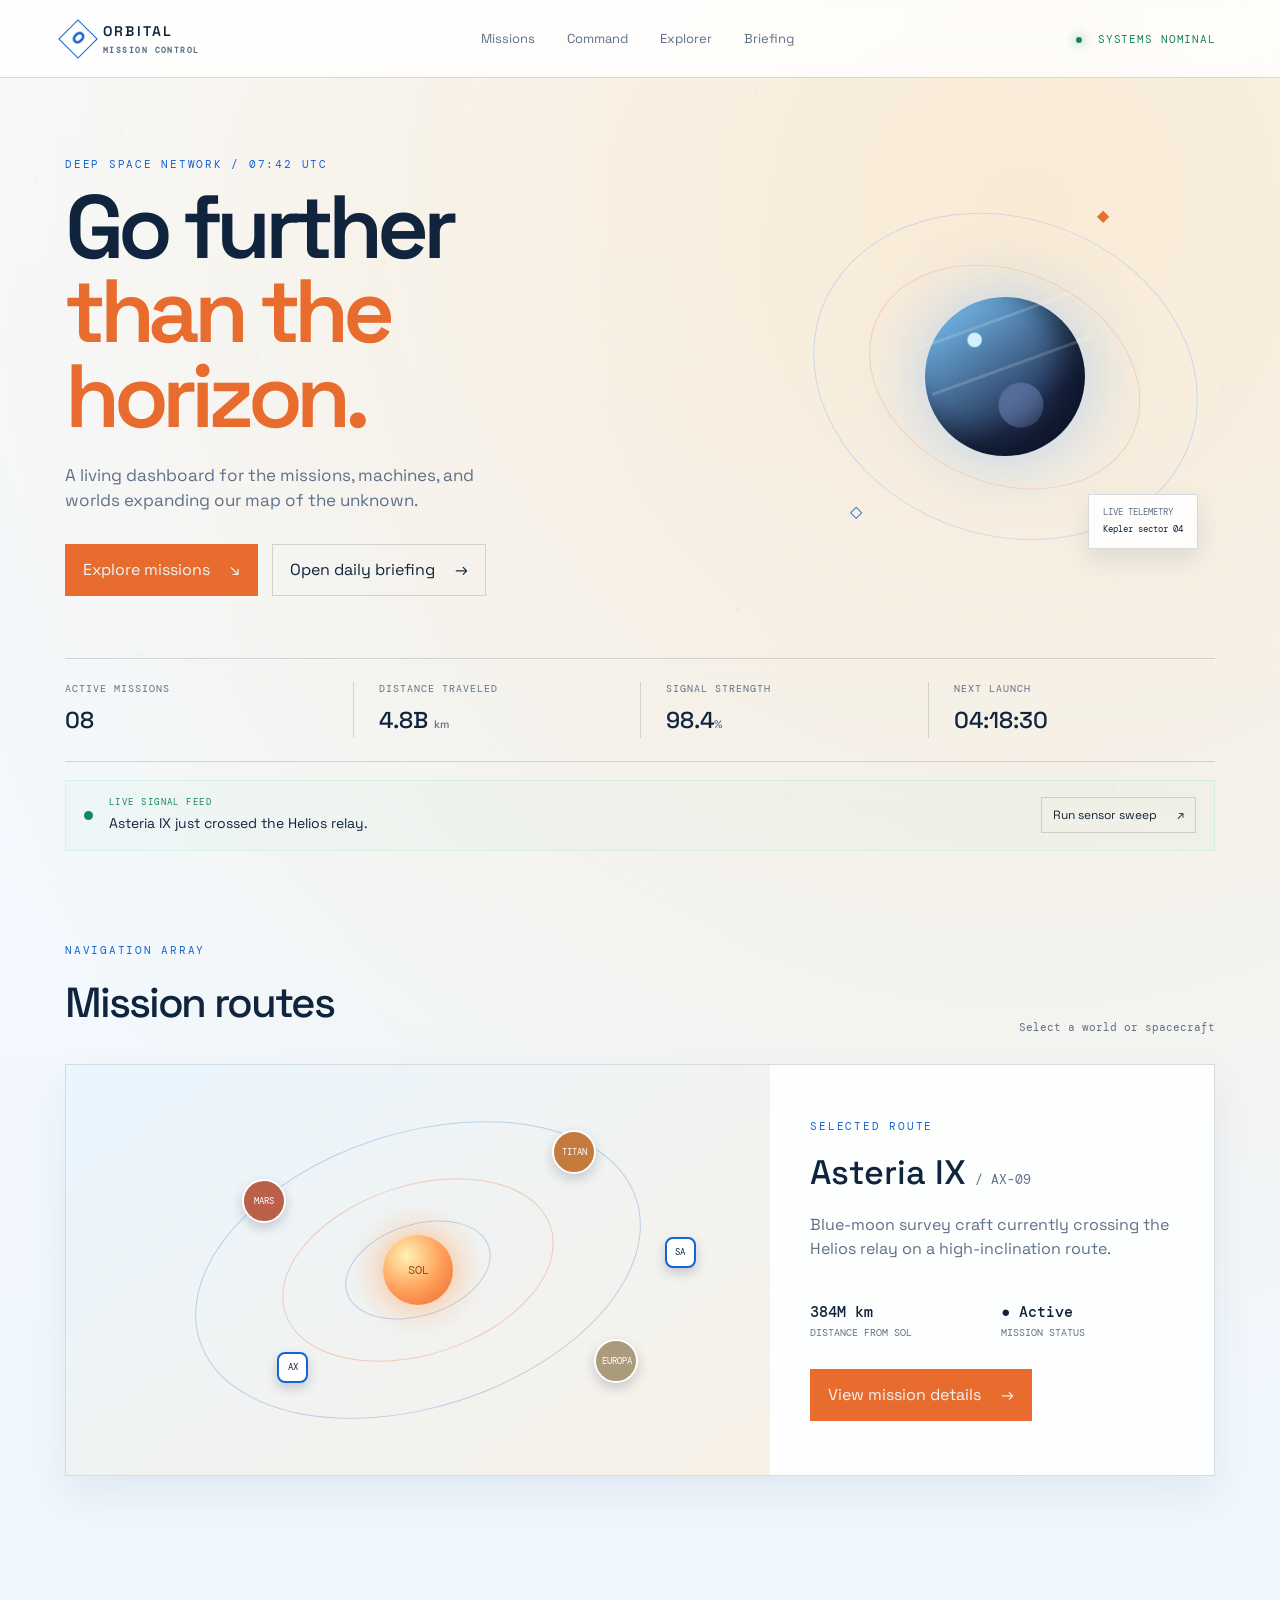
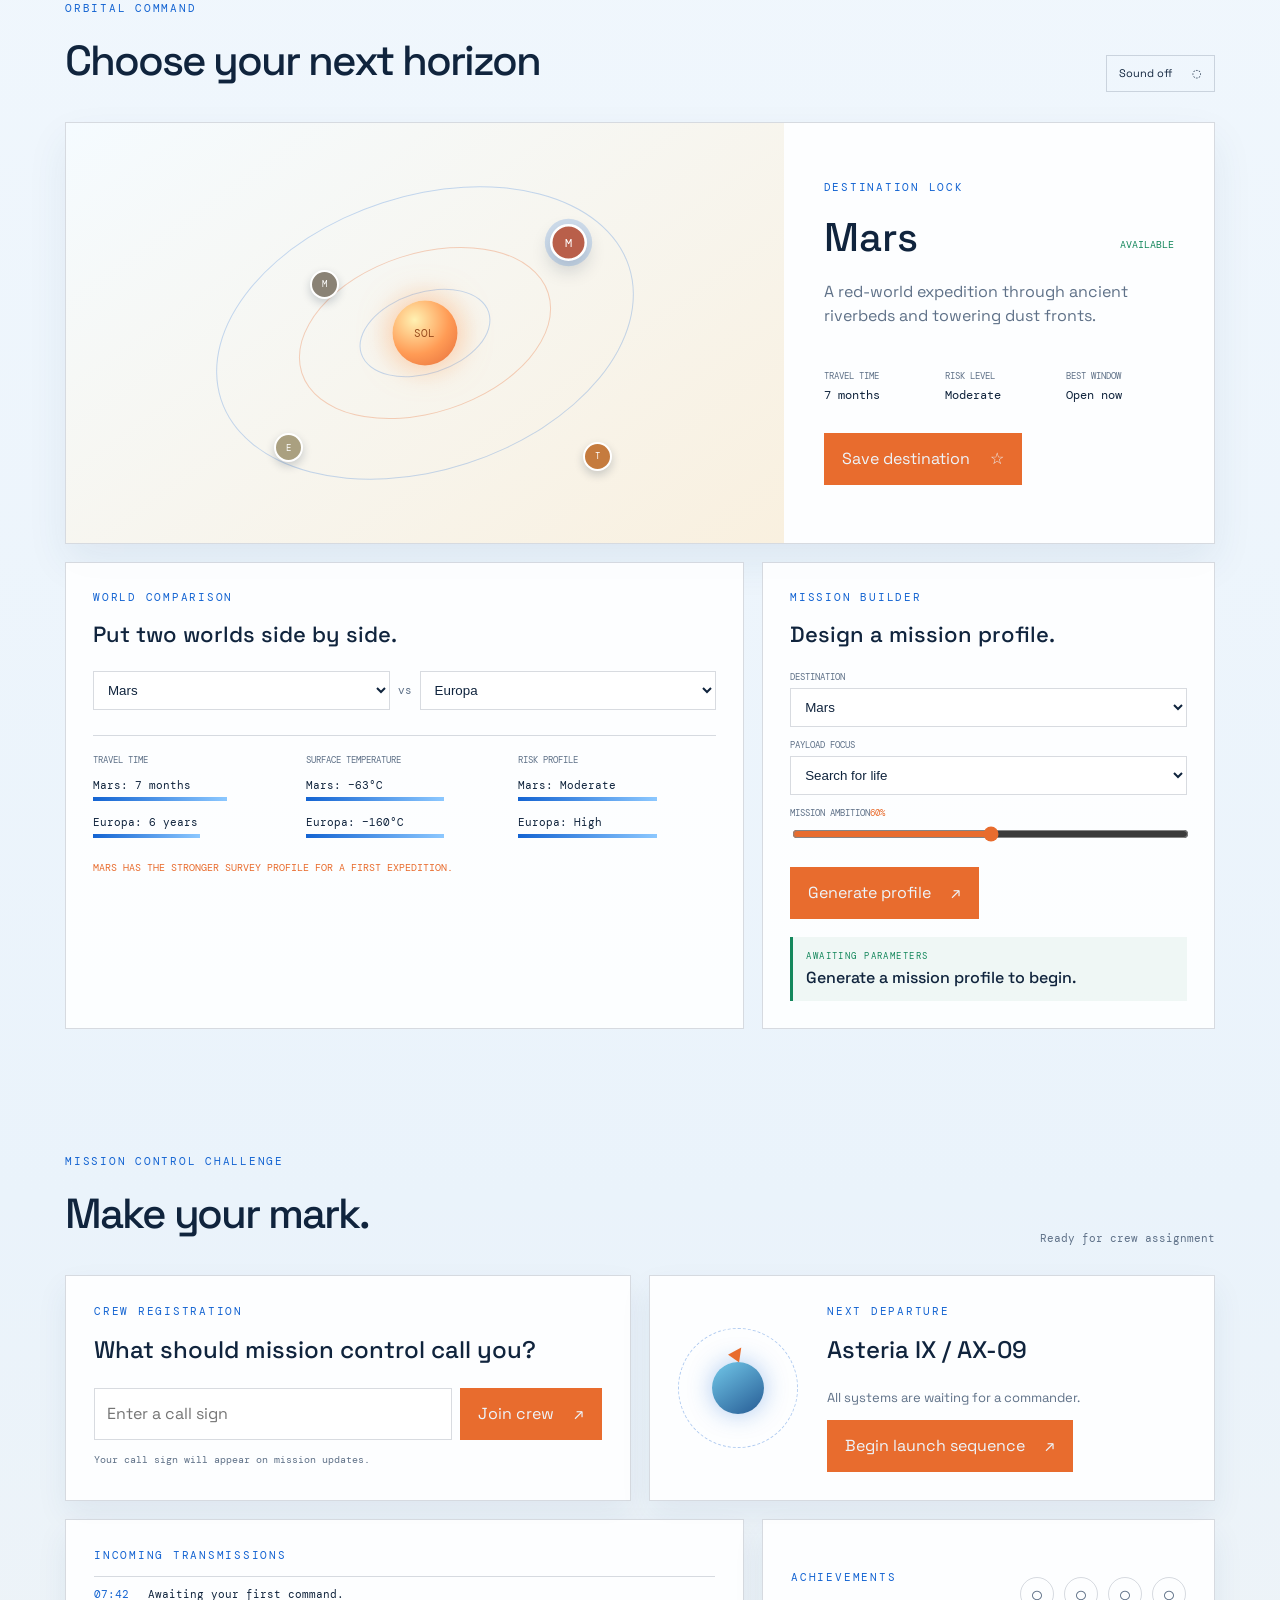
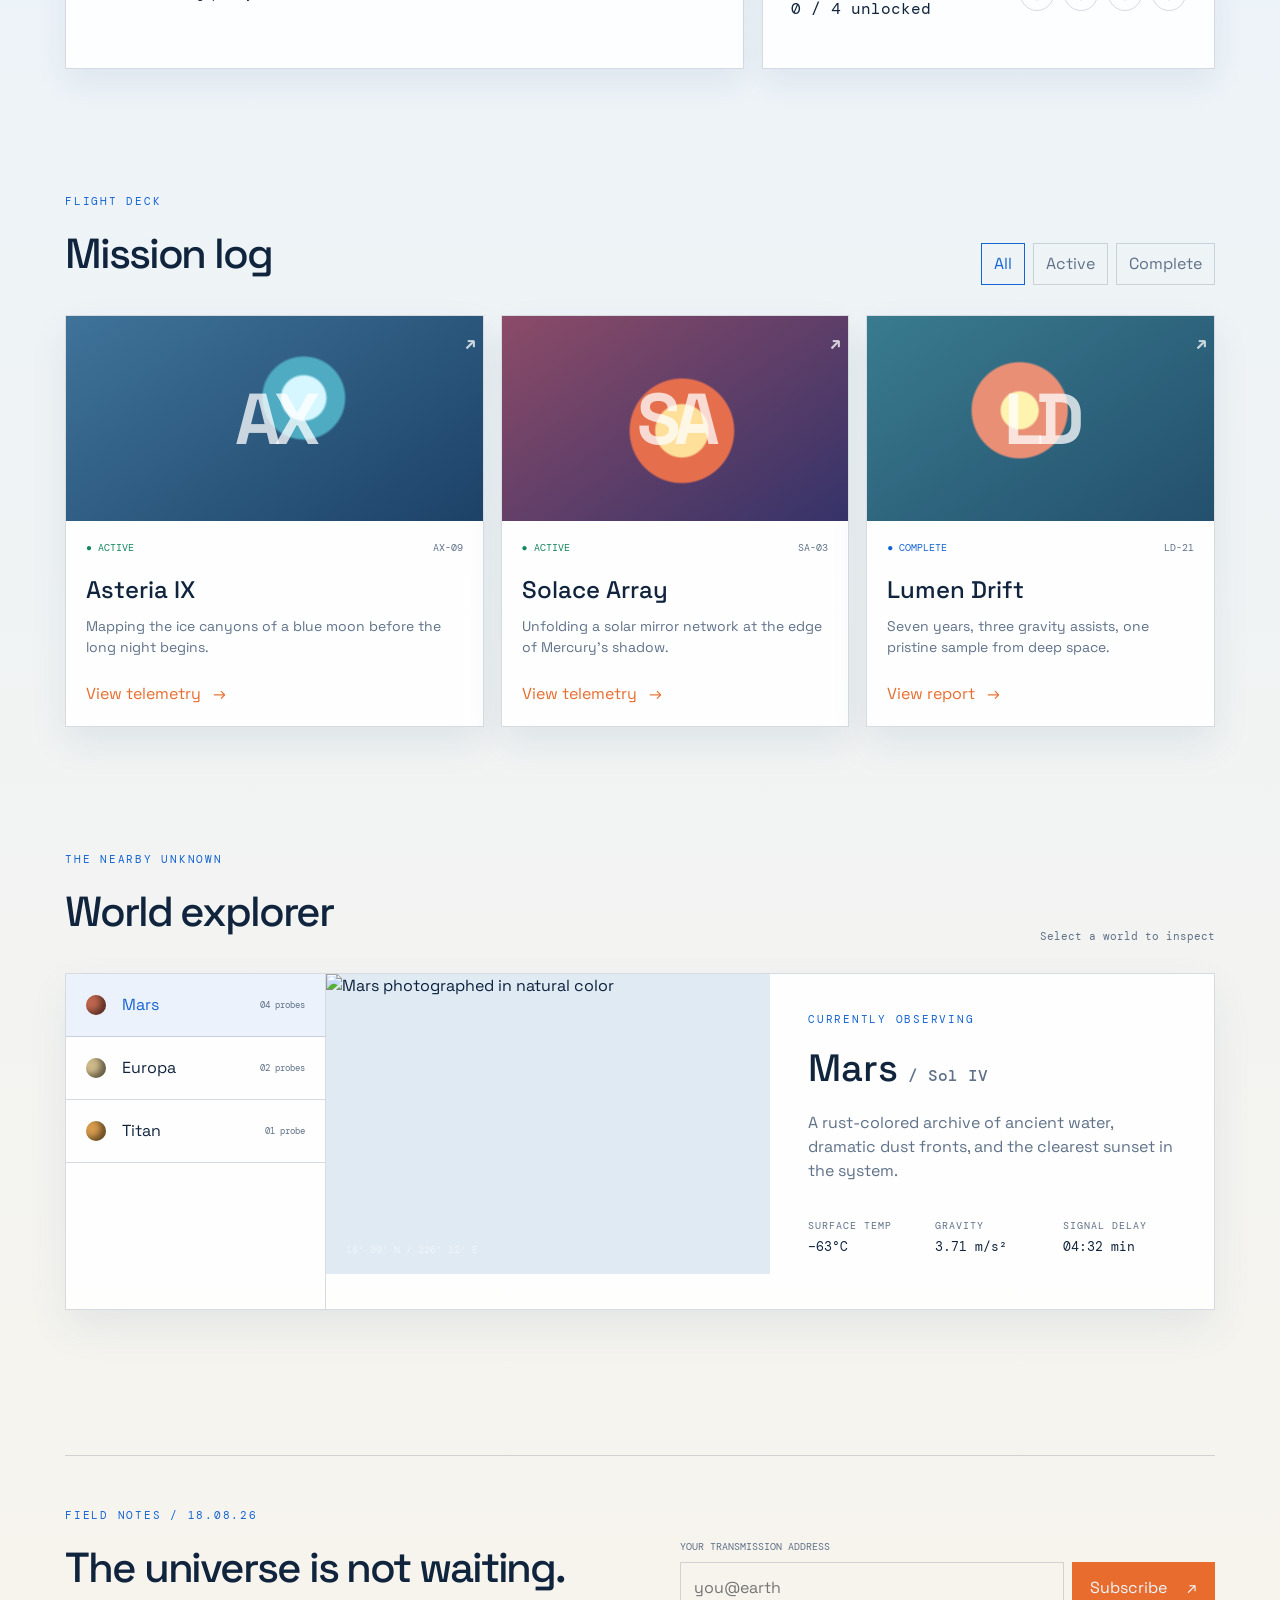
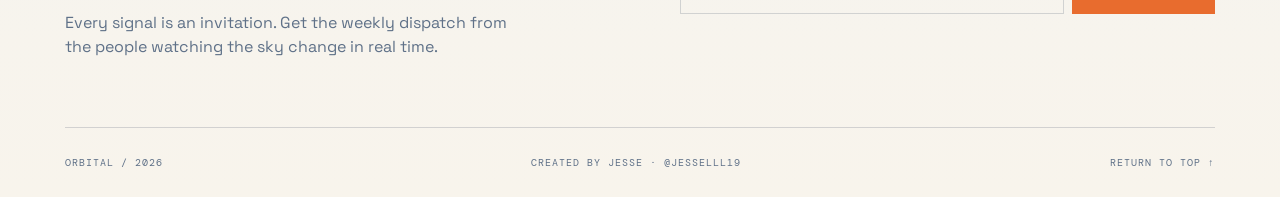
==== commit 3dcfe3e1: "Add playable mission control challenge" ====
--- a/index.html
+++ b/index.html
@@ -91,6 +91,15 @@
             </div>
         </section>
 
+        <section class="challenge-section section-shell" id="challenge">
+            <div class="section-heading"><div><p class="eyebrow">MISSION CONTROL CHALLENGE</p><h2>Make your mark.</h2></div><span class="section-note" id="challenge-status">Ready for crew assignment</span></div>
+            <div class="challenge-layout">
+                <form class="crew-card" id="crew-form"><p class="eyebrow">CREW REGISTRATION</p><h3>What should mission control call you?</h3><div class="crew-input"><input id="call-sign" type="text" maxlength="18" placeholder="Enter a call sign" required><button class="button button-primary" type="submit">Join crew <span>↗</span></button></div><p class="crew-welcome" id="crew-welcome">Your call sign will appear on mission updates.</p></form>
+                <div class="launch-card"><div class="launch-orbit"><div class="launch-planet"></div><div class="launch-rocket">▲</div></div><div><p class="eyebrow">NEXT DEPARTURE</p><h3>Asteria IX / AX-09</h3><p id="launch-copy">All systems are waiting for a commander.</p><button class="button button-primary" id="launch-button" type="button">Begin launch sequence <span>↗</span></button></div></div>
+            </div>
+            <div class="challenge-bottom"><div class="alert-console"><p class="eyebrow">INCOMING TRANSMISSIONS</p><div id="alert-list"><p class="alert-line"><span>07:42</span> Awaiting your first command.</p></div></div><div class="achievement-console"><div><p class="eyebrow">ACHIEVEMENTS</p><h3 id="achievement-count">0 / 4 unlocked</h3></div><div class="badges" id="badges"><span title="Register a call sign">○</span><span title="Launch a mission">○</span><span title="Save a destination">○</span><span title="Compare two worlds">○</span></div></div></div>
+        </section>
+
         <section class="content-section section-shell" id="missions">
             <div class="section-heading">
                 <div><p class="eyebrow">FLIGHT DECK</p><h2>Mission log</h2></div>
@@ -139,6 +148,6 @@
 
     <footer class="footer section-shell"><span>ORBITAL / 2026</span><span>Created by Jesse · <a href="https://www.instagram.com/jesselll19/" target="_blank" rel="noreferrer">@jesselll19</a></span><a href="#top">Return to top ↑</a></footer>
     <div class="modal" id="mission-modal" hidden><div class="modal-card" role="dialog" aria-modal="true" aria-labelledby="modal-title"><button class="modal-close" id="modal-close" type="button" aria-label="Close mission details">×</button><p class="eyebrow">SECURE TELEMETRY LINK</p><div class="drawer-heading"><div><h2 id="modal-title">Asteria IX</h2><p class="drawer-code" id="modal-code">AX-09 / ACTIVE</p></div><span class="drawer-status">● LIVE</span></div><p id="modal-copy"></p><div class="drawer-facts"><div><span>Objective</span><strong id="modal-objective">Ice canyon mapping</strong></div><div><span>Current position</span><strong id="modal-position">Helios relay 04</strong></div><div><span>Lead crew</span><strong id="modal-crew">Autonomous probe</strong></div></div><div class="telemetry-bars"><span style="--bar: 82%"><b>Fuel reserve</b><i></i></span><span style="--bar: 64%"><b>Signal clarity</b><i></i></span><span style="--bar: 91%"><b>Mission health</b><i></i></span></div><div class="drawer-timeline"><span class="done">Launch</span><span class="done">Cruise</span><span class="current">Survey</span><span>Return</span></div></div></div>
-    <script src="script.js?v=command-builder-4"></script>
+    <script src="script.js?v=challenge-5"></script>
 </body>
 </html>
--- a/styles.css
+++ b/styles.css
@@ -78,6 +78,9 @@
 .drawer-heading { display:flex; align-items:flex-start; justify-content:space-between; gap:20px; }.drawer-heading h2 { margin-bottom:4px; }.drawer-code { margin:0; color:var(--muted); font:10px 'DM Mono',monospace; letter-spacing:.08em; }.drawer-status { color:var(--green); font:10px 'DM Mono',monospace; white-space:nowrap; }.drawer-facts { display:grid; grid-template-columns:1fr; gap:14px; margin:27px 0; padding:18px 0; border-block:1px solid var(--line); }.drawer-facts span { display:block; color:var(--muted); font:10px 'DM Mono',monospace; text-transform:uppercase; }.drawer-facts strong { display:block; margin-top:4px; font-size:14px; font-weight:500; }.drawer-timeline { display:flex; justify-content:space-between; gap:8px; margin-top:30px; color:var(--muted); font:9px 'DM Mono',monospace; text-transform:uppercase; }.drawer-timeline span { position:relative; flex:1; padding-top:14px; text-align:center; }.drawer-timeline span::before { content:''; position:absolute; top:0; left:50%; width:8px; height:8px; border:2px solid var(--line); border-radius:50%; background:#fff; transform:translateX(-50%); }.drawer-timeline span.done,.drawer-timeline span.current { color:var(--blue); }.drawer-timeline span.done::before,.drawer-timeline span.current::before { border-color:var(--blue); background:var(--blue); }.drawer-timeline span:not(:last-child)::after { content:''; position:absolute; top:5px; left:calc(50% + 6px); width:calc(100% - 12px); border-top:1px solid var(--line); }.drawer-timeline span.done:not(:last-child)::after { border-color:var(--blue); }
 .world-image { overflow:hidden; }.world-image img { display:block; width:100%; height:100%; min-height:335px; object-fit:cover; filter:saturate(1.05) contrast(1.03); }
 @keyframes routeFlash { 50% { background:rgba(20,100,210,.08); } }
+.challenge-section { padding:105px 0 20px; }.challenge-layout { display:grid; grid-template-columns:1fr 1fr; gap:18px; }.crew-card,.launch-card,.alert-console,.achievement-console { padding:28px; border:1px solid var(--line); background:rgba(255,255,255,.88); box-shadow:0 14px 30px rgba(32,75,112,.07); }.crew-card h3,.launch-card h3,.achievement-console h3 { margin:0 0 20px; font-size:24px; font-weight:500; }.crew-input { display:flex; gap:8px; }.crew-input input { min-width:0; flex:1; padding:12px; border:1px solid var(--line); color:var(--ink); background:#fff; }.crew-welcome { min-height:18px; margin:13px 0 0; color:var(--muted); font:10px 'DM Mono',monospace; }.launch-card { display:grid; grid-template-columns:125px 1fr; align-items:center; gap:24px; overflow:hidden; }.launch-card>div:last-child>p:not(.eyebrow) { color:var(--muted); font-size:13px; }.launch-orbit { position:relative; width:120px; height:120px; border:1px dashed rgba(20,100,210,.32); border-radius:50%; }.launch-planet { position:absolute; top:50%; left:50%; width:52px; height:52px; transform:translate(-50%,-50%); border-radius:50%; background:linear-gradient(145deg,#72c8e9,#265b94); box-shadow:0 0 24px rgba(20,100,210,.35); }.launch-rocket { position:absolute; top:6px; left:50%; color:var(--orange); transform:translateX(-50%) rotate(35deg); font-size:23px; }.launch-card.launching .launch-rocket { animation:launchRocket 1.7s ease-in forwards; }.launch-card.launching .launch-planet { box-shadow:0 0 35px rgba(232,108,46,.65); }.challenge-bottom { display:grid; grid-template-columns:1.2fr .8fr; gap:18px; margin-top:18px; }.alert-console,.achievement-console { min-height:150px; }.alert-line { margin:0; padding:10px 0; border-top:1px solid var(--line); color:var(--ink); font:11px 'DM Mono',monospace; }.alert-line span { margin-right:12px; color:var(--blue); }.achievement-console { display:flex; align-items:center; justify-content:space-between; gap:20px; }.achievement-console h3 { margin:0; font:16px 'DM Mono',monospace; }.badges { display:flex; gap:10px; }.badges span { display:grid; place-items:center; width:34px; height:34px; border:1px solid var(--line); border-radius:50%; color:var(--muted); font-size:22px; }.badges span.unlocked { color:var(--orange); border-color:var(--orange); background:#fff5eb; animation:badgePop .4s ease-out; }
+@keyframes launchRocket { 0% { top:6px; opacity:1; } 100% { top:-75px; opacity:0; } } @keyframes badgePop { 0% { transform:scale(.5) rotate(-20deg); } 70% { transform:scale(1.2); } 100% { transform:scale(1); } }
+@media (max-width:760px) { .challenge-layout,.challenge-bottom { grid-template-columns:1fr; }.crew-input { flex-direction:column; }.launch-card { grid-template-columns:100px 1fr; padding:20px; }.launch-orbit { width:95px; height:95px; }.achievement-console { align-items:flex-start; flex-direction:column; } }
 @media (max-width:760px) { .hero { position:relative; min-height:auto; padding:42px 0 36px; overflow:hidden; }.hero-copy { position:relative; z-index:1; }.hero h1 { max-width:500px; font-size:clamp(48px,13vw,72px); }.hero-lede { max-width:360px; font-size:15px; }.orbit-visual { position:absolute; z-index:0; top:112px; right:-150px; width:330px; opacity:.28; pointer-events:none; } }
 @media (max-width:760px) { .map-layout { grid-template-columns:1fr; }.orbit-map { min-height:315px; }.route-detail { padding:28px; }.orbit-wide { width:380px; height:225px; }.world-image img { min-height:240px; } }
 @media (max-width:760px) { .world-layout { grid-template-columns:1fr; }.world-list { display:flex; overflow-x:auto; border-right:0; }.world-tab { min-width:155px; border-right:1px solid var(--line); border-bottom:0; }.world-detail { grid-template-columns:1fr; }.world-image { min-height:0; }.world-image img { width:100%; height:230px; min-height:0; max-height:230px; object-fit:cover; } }
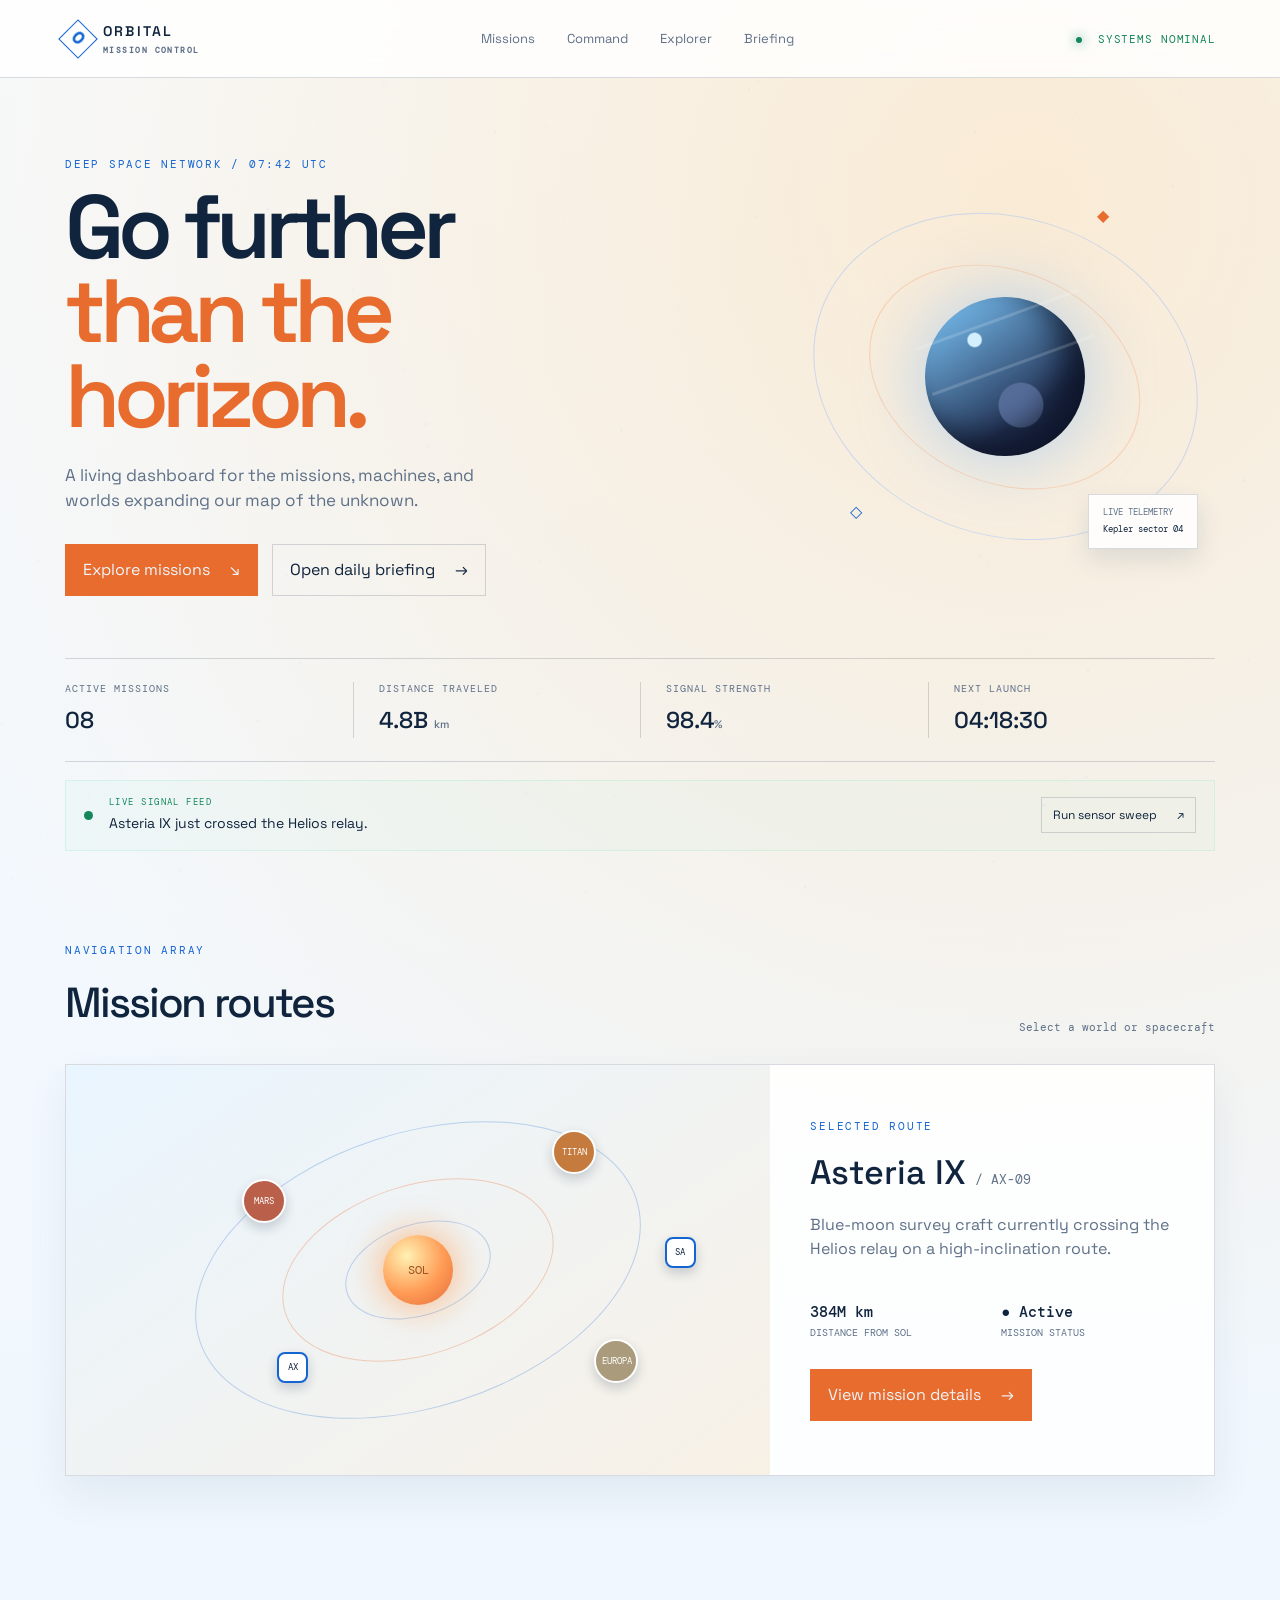
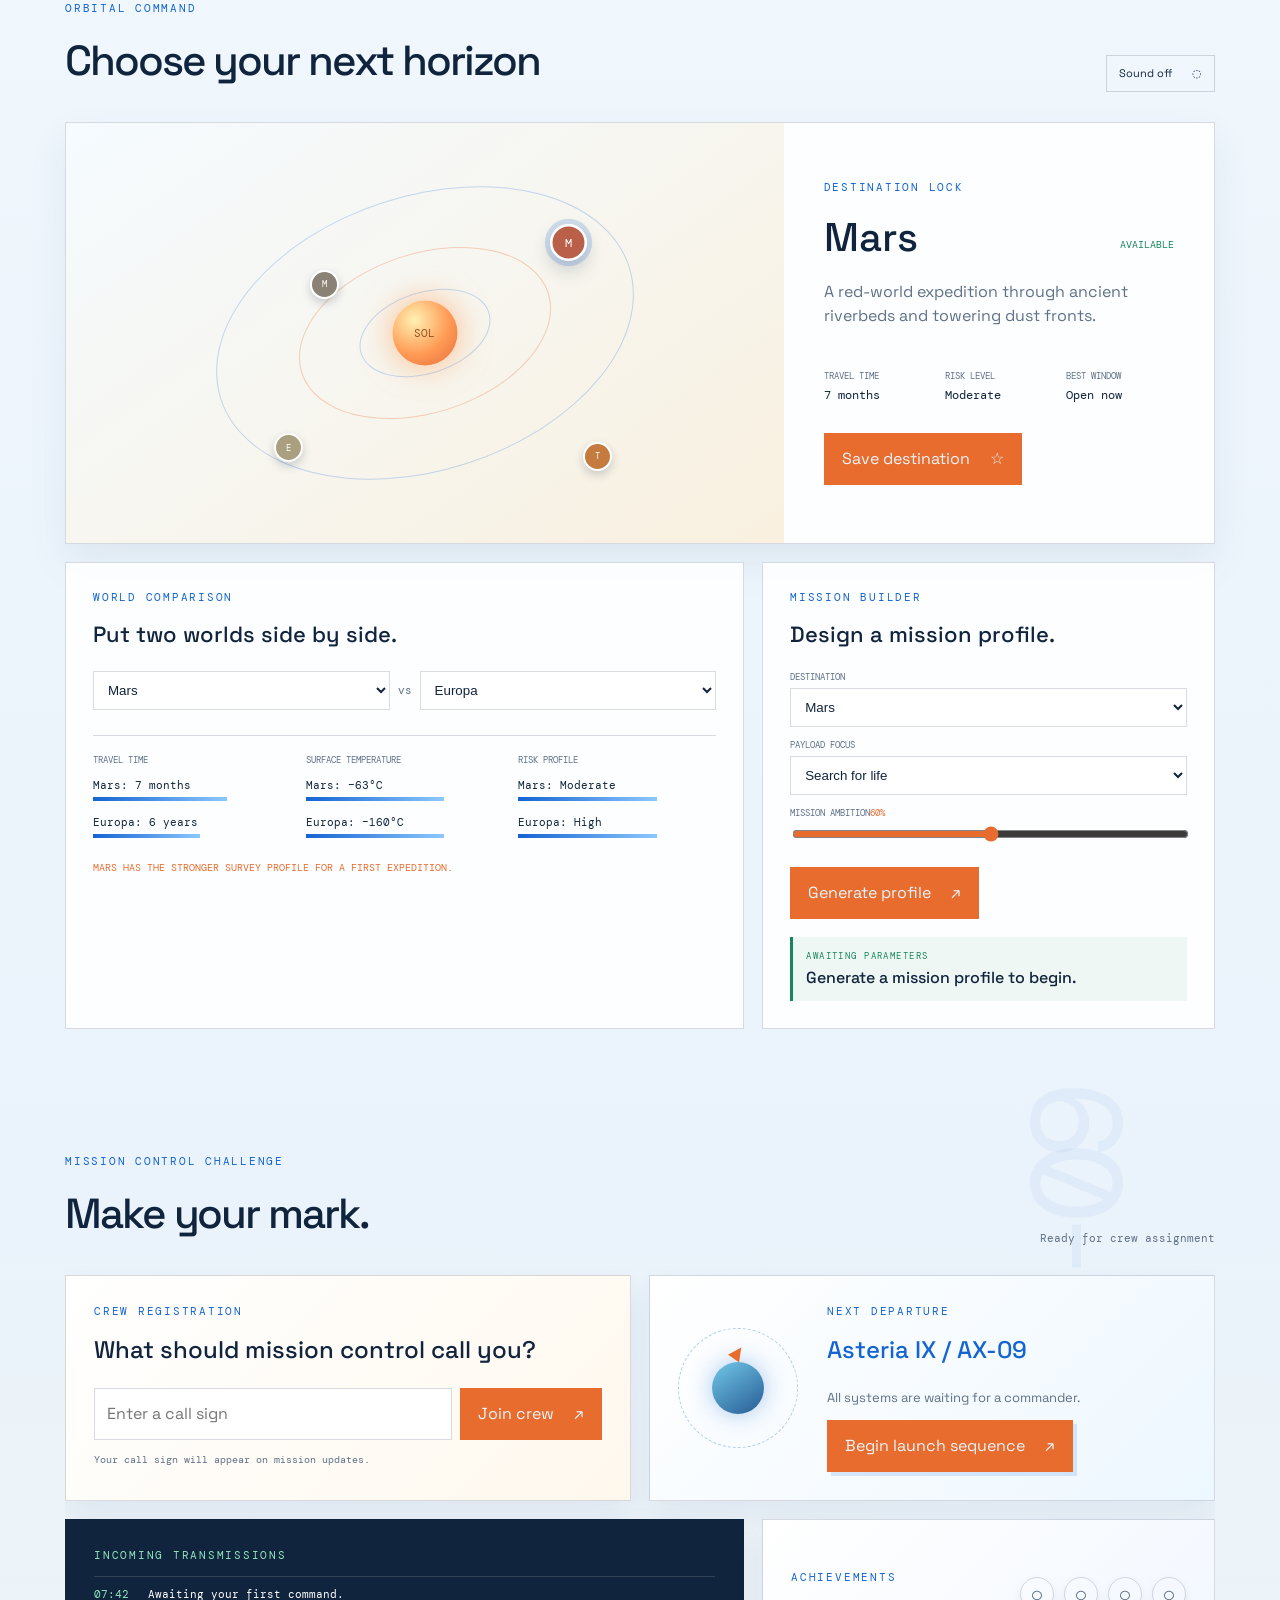
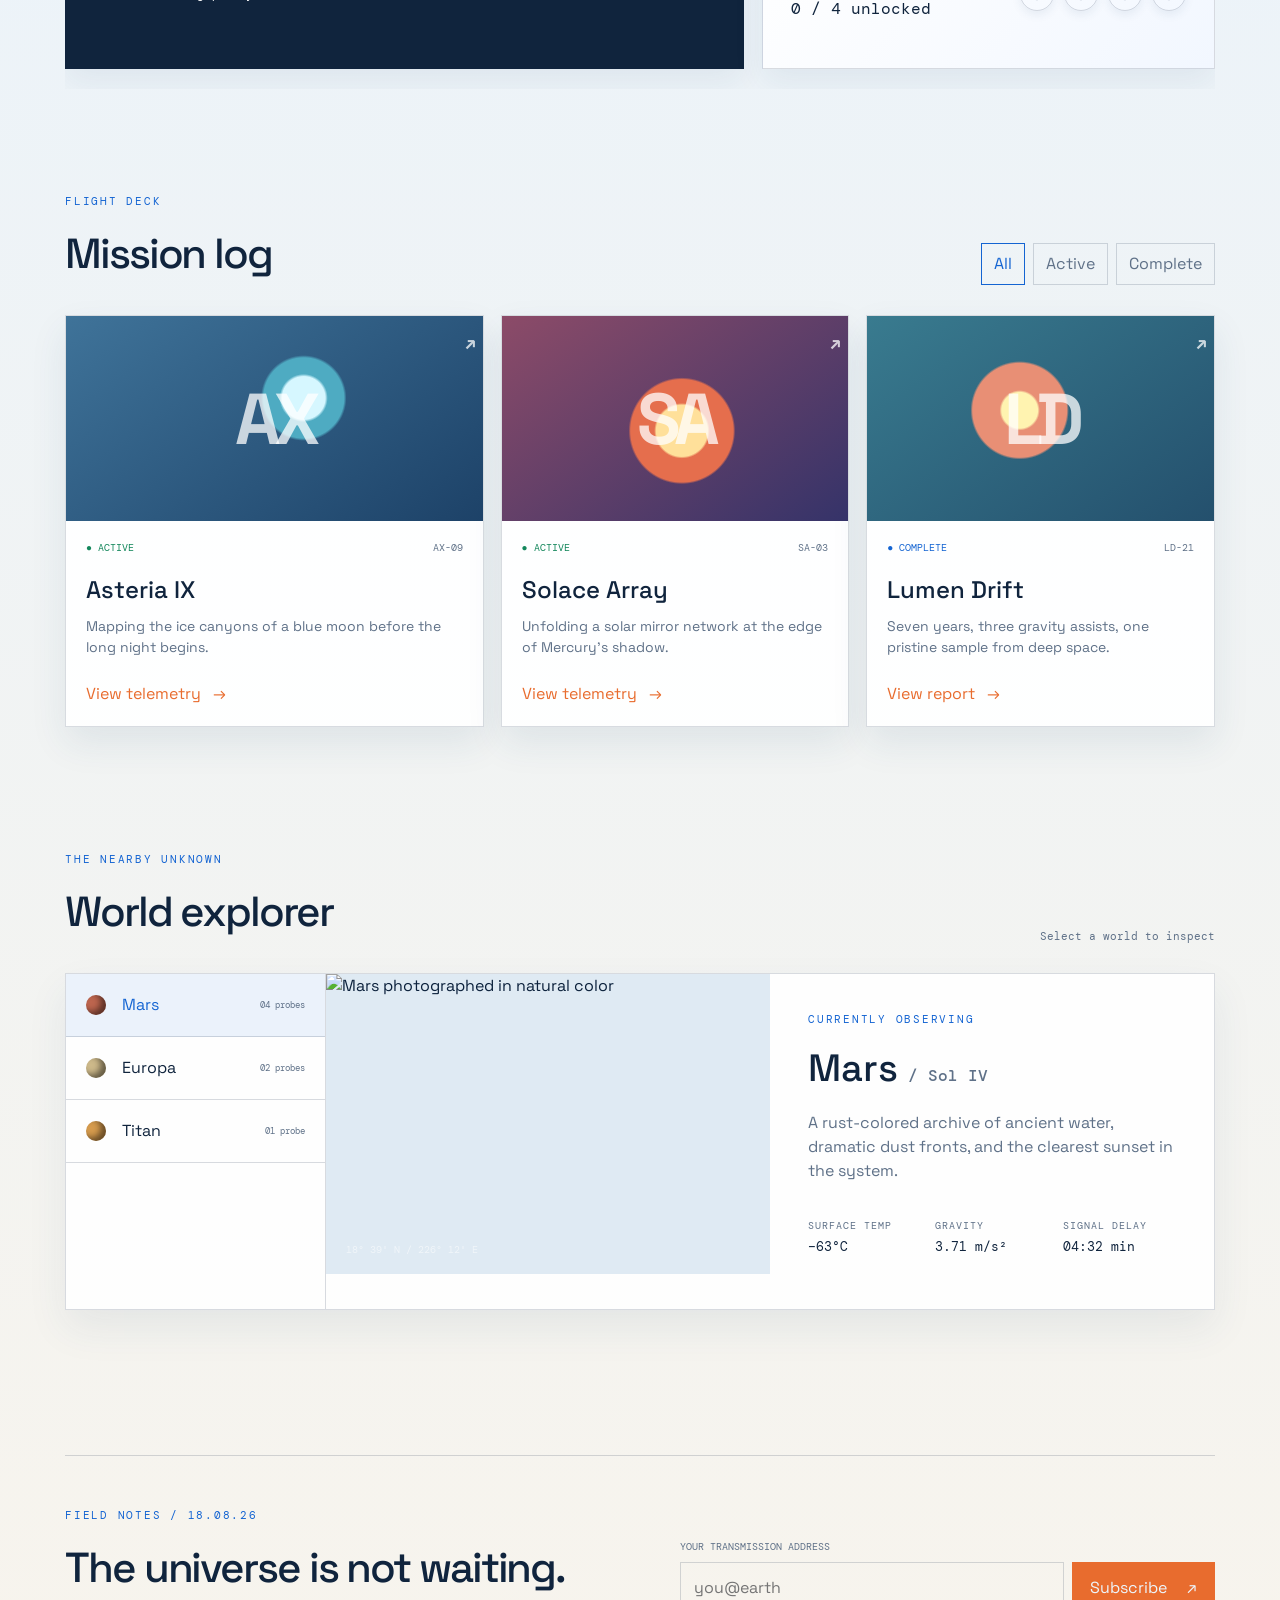
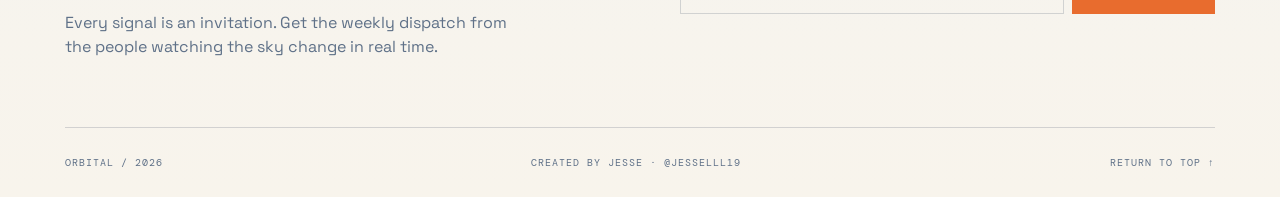
==== commit 0865be38: "Polish mission challenge design" ====
--- a/index.html
+++ b/index.html
@@ -5,7 +5,7 @@
     <meta name="viewport" content="width=device-width, initial-scale=1.0">
     <meta name="description" content="A cinematic interactive mission control dashboard for exploring the solar system.">
     <title>ORBITAL // Mission Control</title>
-    <link rel="stylesheet" href="styles.css?v=orbital-command-2">
+    <link rel="stylesheet" href="styles.css?v=challenge-design-6">
 </head>
 <body>
     <canvas id="starfield" aria-hidden="true"></canvas>
--- a/styles.css
+++ b/styles.css
@@ -81,6 +81,7 @@
 .challenge-section { padding:105px 0 20px; }.challenge-layout { display:grid; grid-template-columns:1fr 1fr; gap:18px; }.crew-card,.launch-card,.alert-console,.achievement-console { padding:28px; border:1px solid var(--line); background:rgba(255,255,255,.88); box-shadow:0 14px 30px rgba(32,75,112,.07); }.crew-card h3,.launch-card h3,.achievement-console h3 { margin:0 0 20px; font-size:24px; font-weight:500; }.crew-input { display:flex; gap:8px; }.crew-input input { min-width:0; flex:1; padding:12px; border:1px solid var(--line); color:var(--ink); background:#fff; }.crew-welcome { min-height:18px; margin:13px 0 0; color:var(--muted); font:10px 'DM Mono',monospace; }.launch-card { display:grid; grid-template-columns:125px 1fr; align-items:center; gap:24px; overflow:hidden; }.launch-card>div:last-child>p:not(.eyebrow) { color:var(--muted); font-size:13px; }.launch-orbit { position:relative; width:120px; height:120px; border:1px dashed rgba(20,100,210,.32); border-radius:50%; }.launch-planet { position:absolute; top:50%; left:50%; width:52px; height:52px; transform:translate(-50%,-50%); border-radius:50%; background:linear-gradient(145deg,#72c8e9,#265b94); box-shadow:0 0 24px rgba(20,100,210,.35); }.launch-rocket { position:absolute; top:6px; left:50%; color:var(--orange); transform:translateX(-50%) rotate(35deg); font-size:23px; }.launch-card.launching .launch-rocket { animation:launchRocket 1.7s ease-in forwards; }.launch-card.launching .launch-planet { box-shadow:0 0 35px rgba(232,108,46,.65); }.challenge-bottom { display:grid; grid-template-columns:1.2fr .8fr; gap:18px; margin-top:18px; }.alert-console,.achievement-console { min-height:150px; }.alert-line { margin:0; padding:10px 0; border-top:1px solid var(--line); color:var(--ink); font:11px 'DM Mono',monospace; }.alert-line span { margin-right:12px; color:var(--blue); }.achievement-console { display:flex; align-items:center; justify-content:space-between; gap:20px; }.achievement-console h3 { margin:0; font:16px 'DM Mono',monospace; }.badges { display:flex; gap:10px; }.badges span { display:grid; place-items:center; width:34px; height:34px; border:1px solid var(--line); border-radius:50%; color:var(--muted); font-size:22px; }.badges span.unlocked { color:var(--orange); border-color:var(--orange); background:#fff5eb; animation:badgePop .4s ease-out; }
 @keyframes launchRocket { 0% { top:6px; opacity:1; } 100% { top:-75px; opacity:0; } } @keyframes badgePop { 0% { transform:scale(.5) rotate(-20deg); } 70% { transform:scale(1.2); } 100% { transform:scale(1); } }
 @media (max-width:760px) { .challenge-layout,.challenge-bottom { grid-template-columns:1fr; }.crew-input { flex-direction:column; }.launch-card { grid-template-columns:100px 1fr; padding:20px; }.launch-orbit { width:95px; height:95px; }.achievement-console { align-items:flex-start; flex-direction:column; } }
+.challenge-section { position:relative; overflow:hidden; }.challenge-section::before { content:'AX-09'; position:absolute; top:120px; right:-18px; color:rgba(20,100,210,.05); font:130px 'DM Mono',monospace; letter-spacing:-.12em; transform:rotate(-90deg); pointer-events:none; }.challenge-layout,.challenge-bottom { position:relative; z-index:1; }.crew-card { background:linear-gradient(135deg,#fff 0%,#fff8ed 100%); }.launch-card { background:linear-gradient(135deg,#fff 0%,#edf7ff 100%); }.launch-card h3 { color:var(--blue); }.launch-card .button { box-shadow:4px 4px 0 rgba(20,100,210,.14); }.alert-console { background:#10243d; color:#fff; }.alert-console .eyebrow { color:#91e6bd; }.alert-line { color:#fff; border-color:rgba(255,255,255,.14); }.alert-line span { color:#91e6bd; }.achievement-console { background:linear-gradient(135deg,#fff 0%,#f2f7ff 100%); }.badges span { box-shadow:0 4px 10px rgba(32,75,112,.08); }
 @media (max-width:760px) { .hero { position:relative; min-height:auto; padding:42px 0 36px; overflow:hidden; }.hero-copy { position:relative; z-index:1; }.hero h1 { max-width:500px; font-size:clamp(48px,13vw,72px); }.hero-lede { max-width:360px; font-size:15px; }.orbit-visual { position:absolute; z-index:0; top:112px; right:-150px; width:330px; opacity:.28; pointer-events:none; } }
 @media (max-width:760px) { .map-layout { grid-template-columns:1fr; }.orbit-map { min-height:315px; }.route-detail { padding:28px; }.orbit-wide { width:380px; height:225px; }.world-image img { min-height:240px; } }
 @media (max-width:760px) { .world-layout { grid-template-columns:1fr; }.world-list { display:flex; overflow-x:auto; border-right:0; }.world-tab { min-width:155px; border-right:1px solid var(--line); border-bottom:0; }.world-detail { grid-template-columns:1fr; }.world-image { min-height:0; }.world-image img { width:100%; height:230px; min-height:0; max-height:230px; object-fit:cover; } }
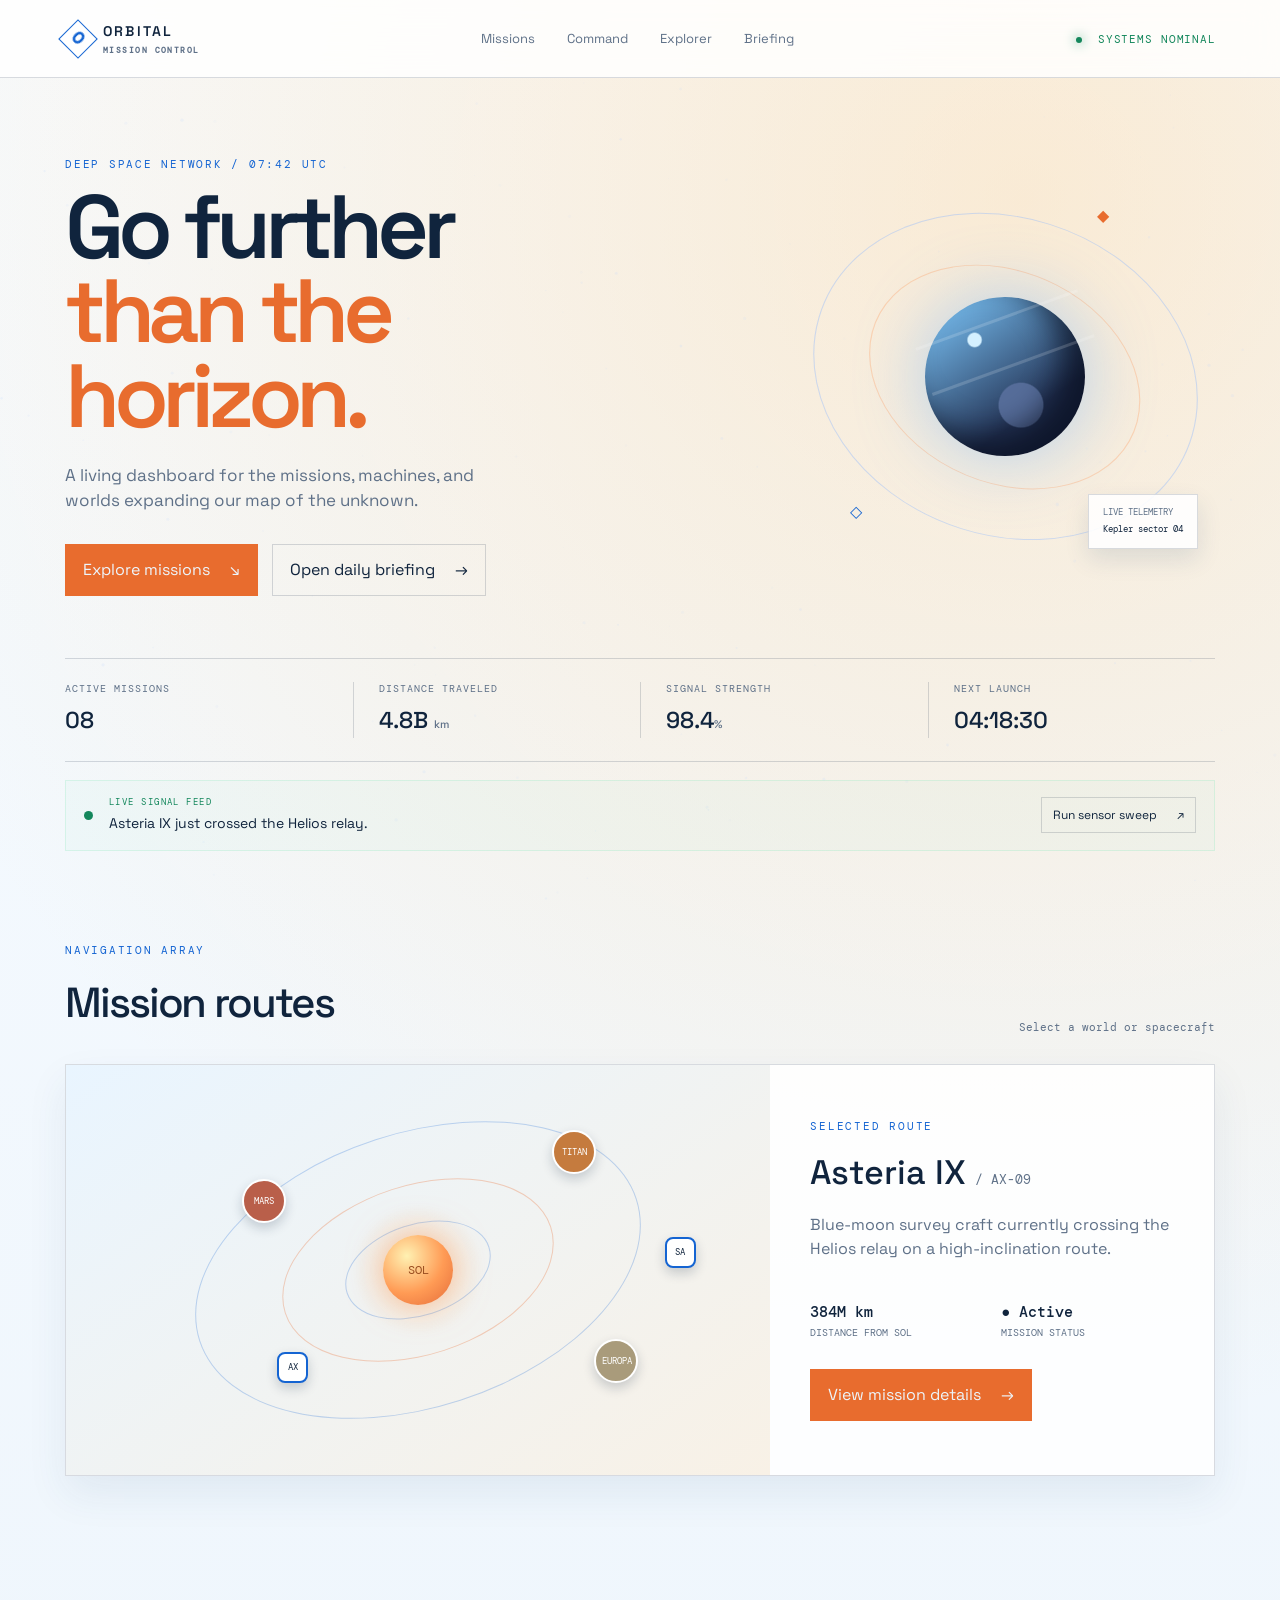
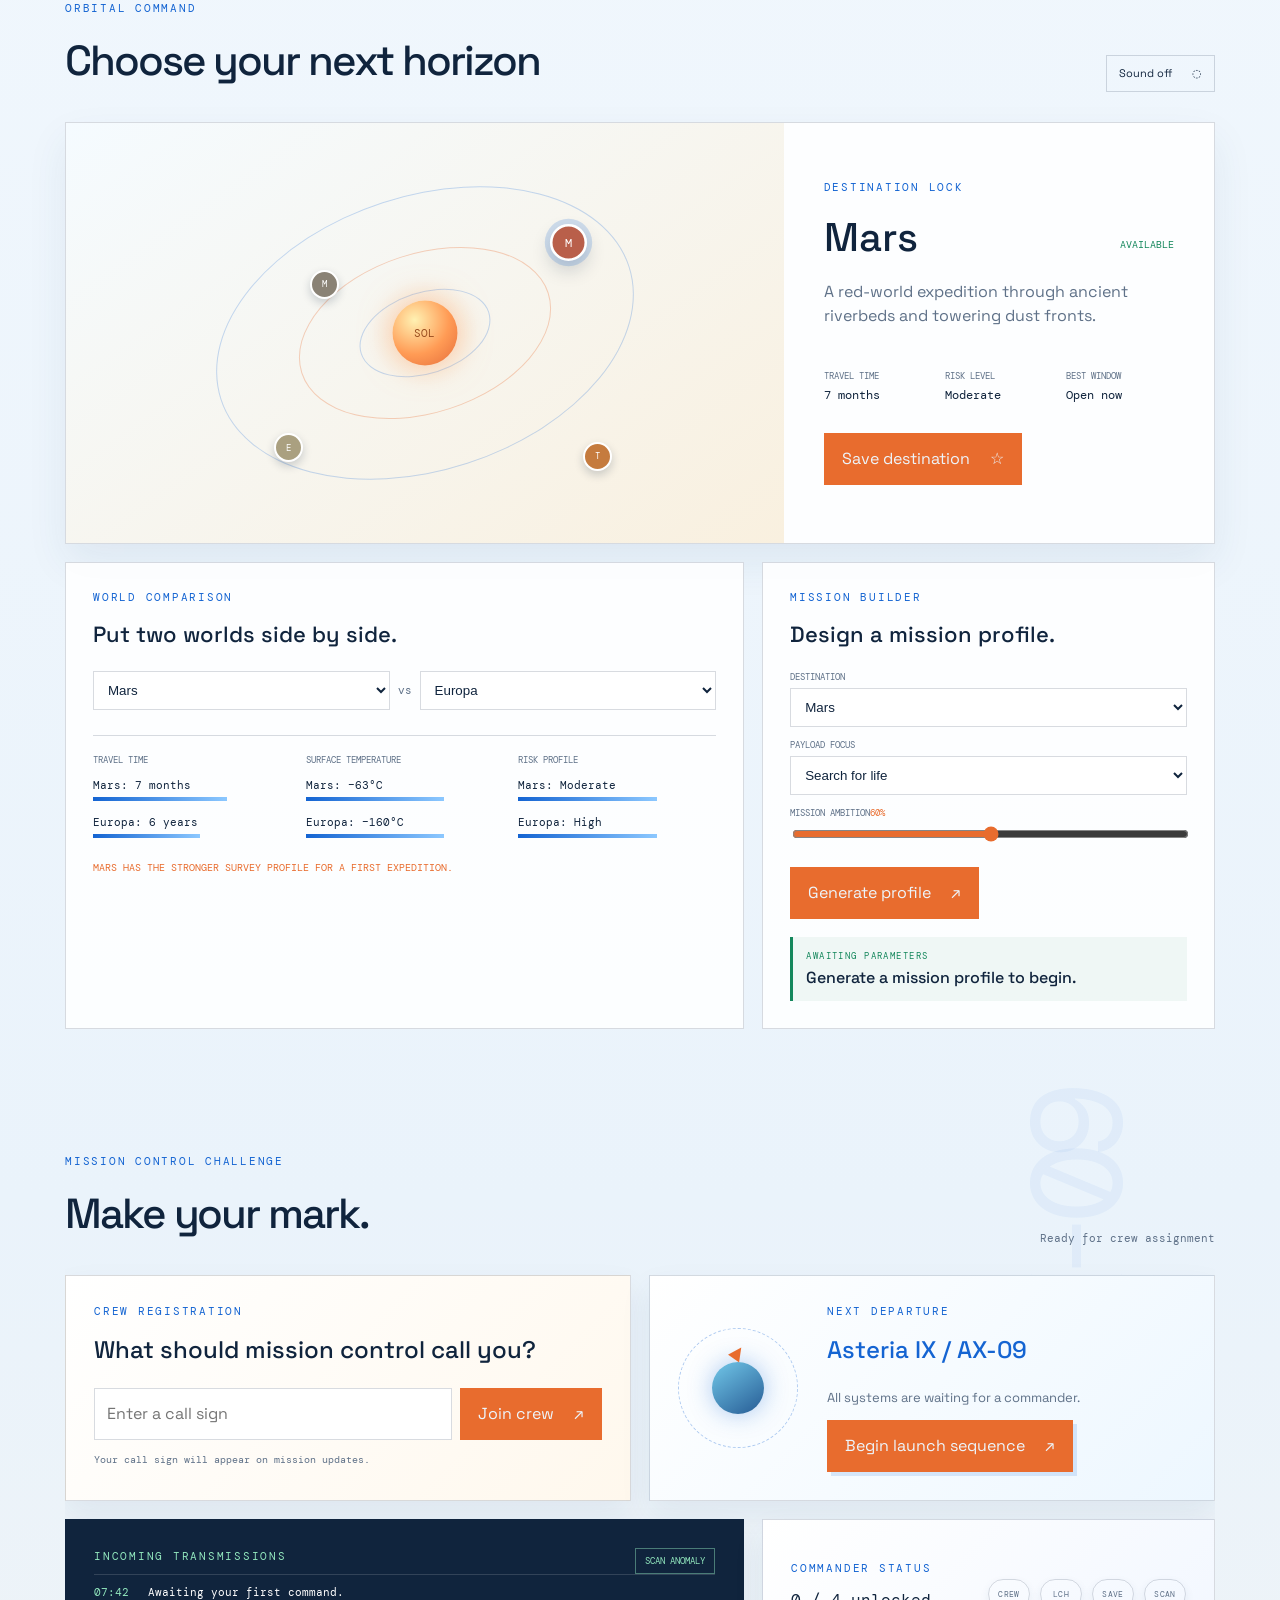
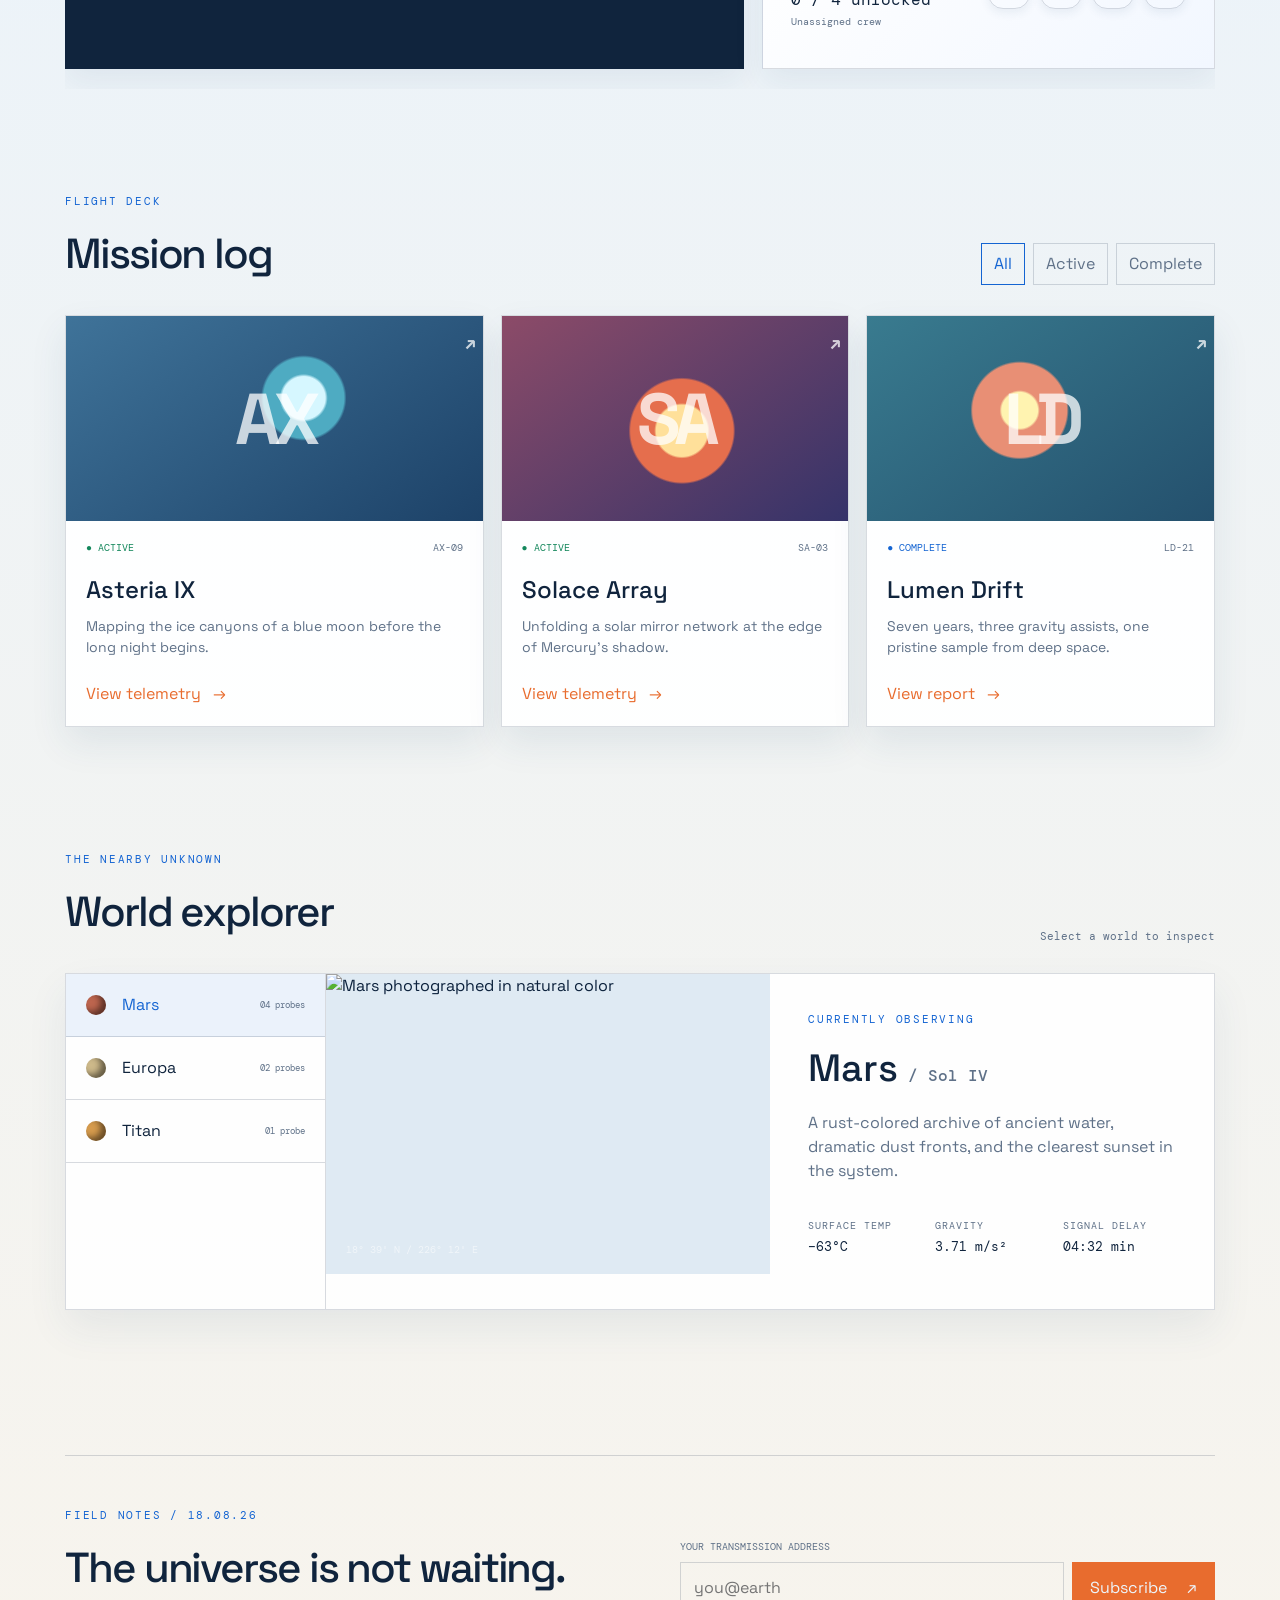
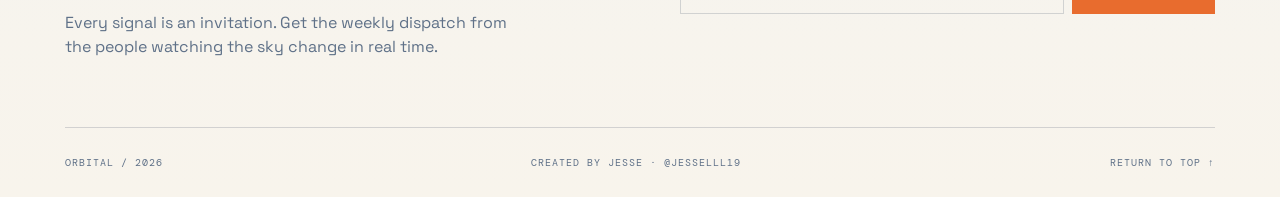
==== commit 6785894a: "Add anomaly scans and commander ranks" ====
--- a/index.html
+++ b/index.html
@@ -97,7 +97,7 @@
                 <form class="crew-card" id="crew-form"><p class="eyebrow">CREW REGISTRATION</p><h3>What should mission control call you?</h3><div class="crew-input"><input id="call-sign" type="text" maxlength="18" placeholder="Enter a call sign" required><button class="button button-primary" type="submit">Join crew <span>↗</span></button></div><p class="crew-welcome" id="crew-welcome">Your call sign will appear on mission updates.</p></form>
                 <div class="launch-card"><div class="launch-orbit"><div class="launch-planet"></div><div class="launch-rocket">▲</div></div><div><p class="eyebrow">NEXT DEPARTURE</p><h3>Asteria IX / AX-09</h3><p id="launch-copy">All systems are waiting for a commander.</p><button class="button button-primary" id="launch-button" type="button">Begin launch sequence <span>↗</span></button></div></div>
             </div>
-            <div class="challenge-bottom"><div class="alert-console"><p class="eyebrow">INCOMING TRANSMISSIONS</p><div id="alert-list"><p class="alert-line"><span>07:42</span> Awaiting your first command.</p></div></div><div class="achievement-console"><div><p class="eyebrow">ACHIEVEMENTS</p><h3 id="achievement-count">0 / 4 unlocked</h3></div><div class="badges" id="badges"><span title="Register a call sign">○</span><span title="Launch a mission">○</span><span title="Save a destination">○</span><span title="Compare two worlds">○</span></div></div></div>
+            <div class="challenge-bottom"><div class="alert-console"><div class="console-heading"><p class="eyebrow">INCOMING TRANSMISSIONS</p><button id="anomaly-button" type="button">Scan anomaly</button></div><div id="alert-list"><p class="alert-line"><span>07:42</span> Awaiting your first command.</p></div></div><div class="achievement-console"><div><p class="eyebrow">COMMANDER STATUS</p><h3 id="achievement-count">0 / 4 unlocked</h3><p class="rank-label" id="rank-label">Cadet explorer</p></div><div class="badges" id="badges"><span title="Register a call sign">CREW</span><span title="Launch a mission">LCH</span><span title="Save a destination">SAVE</span><span title="Compare two worlds">SCAN</span></div></div></div>
         </section>
 
         <section class="content-section section-shell" id="missions">
@@ -148,6 +148,6 @@
 
     <footer class="footer section-shell"><span>ORBITAL / 2026</span><span>Created by Jesse · <a href="https://www.instagram.com/jesselll19/" target="_blank" rel="noreferrer">@jesselll19</a></span><a href="#top">Return to top ↑</a></footer>
     <div class="modal" id="mission-modal" hidden><div class="modal-card" role="dialog" aria-modal="true" aria-labelledby="modal-title"><button class="modal-close" id="modal-close" type="button" aria-label="Close mission details">×</button><p class="eyebrow">SECURE TELEMETRY LINK</p><div class="drawer-heading"><div><h2 id="modal-title">Asteria IX</h2><p class="drawer-code" id="modal-code">AX-09 / ACTIVE</p></div><span class="drawer-status">● LIVE</span></div><p id="modal-copy"></p><div class="drawer-facts"><div><span>Objective</span><strong id="modal-objective">Ice canyon mapping</strong></div><div><span>Current position</span><strong id="modal-position">Helios relay 04</strong></div><div><span>Lead crew</span><strong id="modal-crew">Autonomous probe</strong></div></div><div class="telemetry-bars"><span style="--bar: 82%"><b>Fuel reserve</b><i></i></span><span style="--bar: 64%"><b>Signal clarity</b><i></i></span><span style="--bar: 91%"><b>Mission health</b><i></i></span></div><div class="drawer-timeline"><span class="done">Launch</span><span class="done">Cruise</span><span class="current">Survey</span><span>Return</span></div></div></div>
-    <script src="script.js?v=challenge-5"></script>
+    <script src="script.js?v=challenge-7"></script>
 </body>
 </html>
--- a/styles.css
+++ b/styles.css
@@ -82,6 +82,7 @@
 @keyframes launchRocket { 0% { top:6px; opacity:1; } 100% { top:-75px; opacity:0; } } @keyframes badgePop { 0% { transform:scale(.5) rotate(-20deg); } 70% { transform:scale(1.2); } 100% { transform:scale(1); } }
 @media (max-width:760px) { .challenge-layout,.challenge-bottom { grid-template-columns:1fr; }.crew-input { flex-direction:column; }.launch-card { grid-template-columns:100px 1fr; padding:20px; }.launch-orbit { width:95px; height:95px; }.achievement-console { align-items:flex-start; flex-direction:column; } }
 .challenge-section { position:relative; overflow:hidden; }.challenge-section::before { content:'AX-09'; position:absolute; top:120px; right:-18px; color:rgba(20,100,210,.05); font:130px 'DM Mono',monospace; letter-spacing:-.12em; transform:rotate(-90deg); pointer-events:none; }.challenge-layout,.challenge-bottom { position:relative; z-index:1; }.crew-card { background:linear-gradient(135deg,#fff 0%,#fff8ed 100%); }.launch-card { background:linear-gradient(135deg,#fff 0%,#edf7ff 100%); }.launch-card h3 { color:var(--blue); }.launch-card .button { box-shadow:4px 4px 0 rgba(20,100,210,.14); }.alert-console { background:#10243d; color:#fff; }.alert-console .eyebrow { color:#91e6bd; }.alert-line { color:#fff; border-color:rgba(255,255,255,.14); }.alert-line span { color:#91e6bd; }.achievement-console { background:linear-gradient(135deg,#fff 0%,#f2f7ff 100%); }.badges span { box-shadow:0 4px 10px rgba(32,75,112,.08); }
+.console-heading { display:flex; align-items:center; justify-content:space-between; gap:12px; }.console-heading .eyebrow { margin-bottom:10px; }.console-heading button { border:1px solid rgba(145,230,189,.45); padding:6px 9px; color:#91e6bd; background:transparent; cursor:pointer; font:9px 'DM Mono',monospace; text-transform:uppercase; }.console-heading button:hover { color:#fff; border-color:#fff; }.rank-label { margin:5px 0 0; color:var(--muted); font:10px 'DM Mono',monospace; }.badges span { width:auto; min-width:42px; height:30px; padding:0 7px; border-radius:15px; font:8px 'DM Mono',monospace; letter-spacing:.04em; }.badges span.unlocked { background:#fff0df; }
 @media (max-width:760px) { .hero { position:relative; min-height:auto; padding:42px 0 36px; overflow:hidden; }.hero-copy { position:relative; z-index:1; }.hero h1 { max-width:500px; font-size:clamp(48px,13vw,72px); }.hero-lede { max-width:360px; font-size:15px; }.orbit-visual { position:absolute; z-index:0; top:112px; right:-150px; width:330px; opacity:.28; pointer-events:none; } }
 @media (max-width:760px) { .map-layout { grid-template-columns:1fr; }.orbit-map { min-height:315px; }.route-detail { padding:28px; }.orbit-wide { width:380px; height:225px; }.world-image img { min-height:240px; } }
 @media (max-width:760px) { .world-layout { grid-template-columns:1fr; }.world-list { display:flex; overflow-x:auto; border-right:0; }.world-tab { min-width:155px; border-right:1px solid var(--line); border-bottom:0; }.world-detail { grid-template-columns:1fr; }.world-image { min-height:0; }.world-image img { width:100%; height:230px; min-height:0; max-height:230px; object-fit:cover; } }
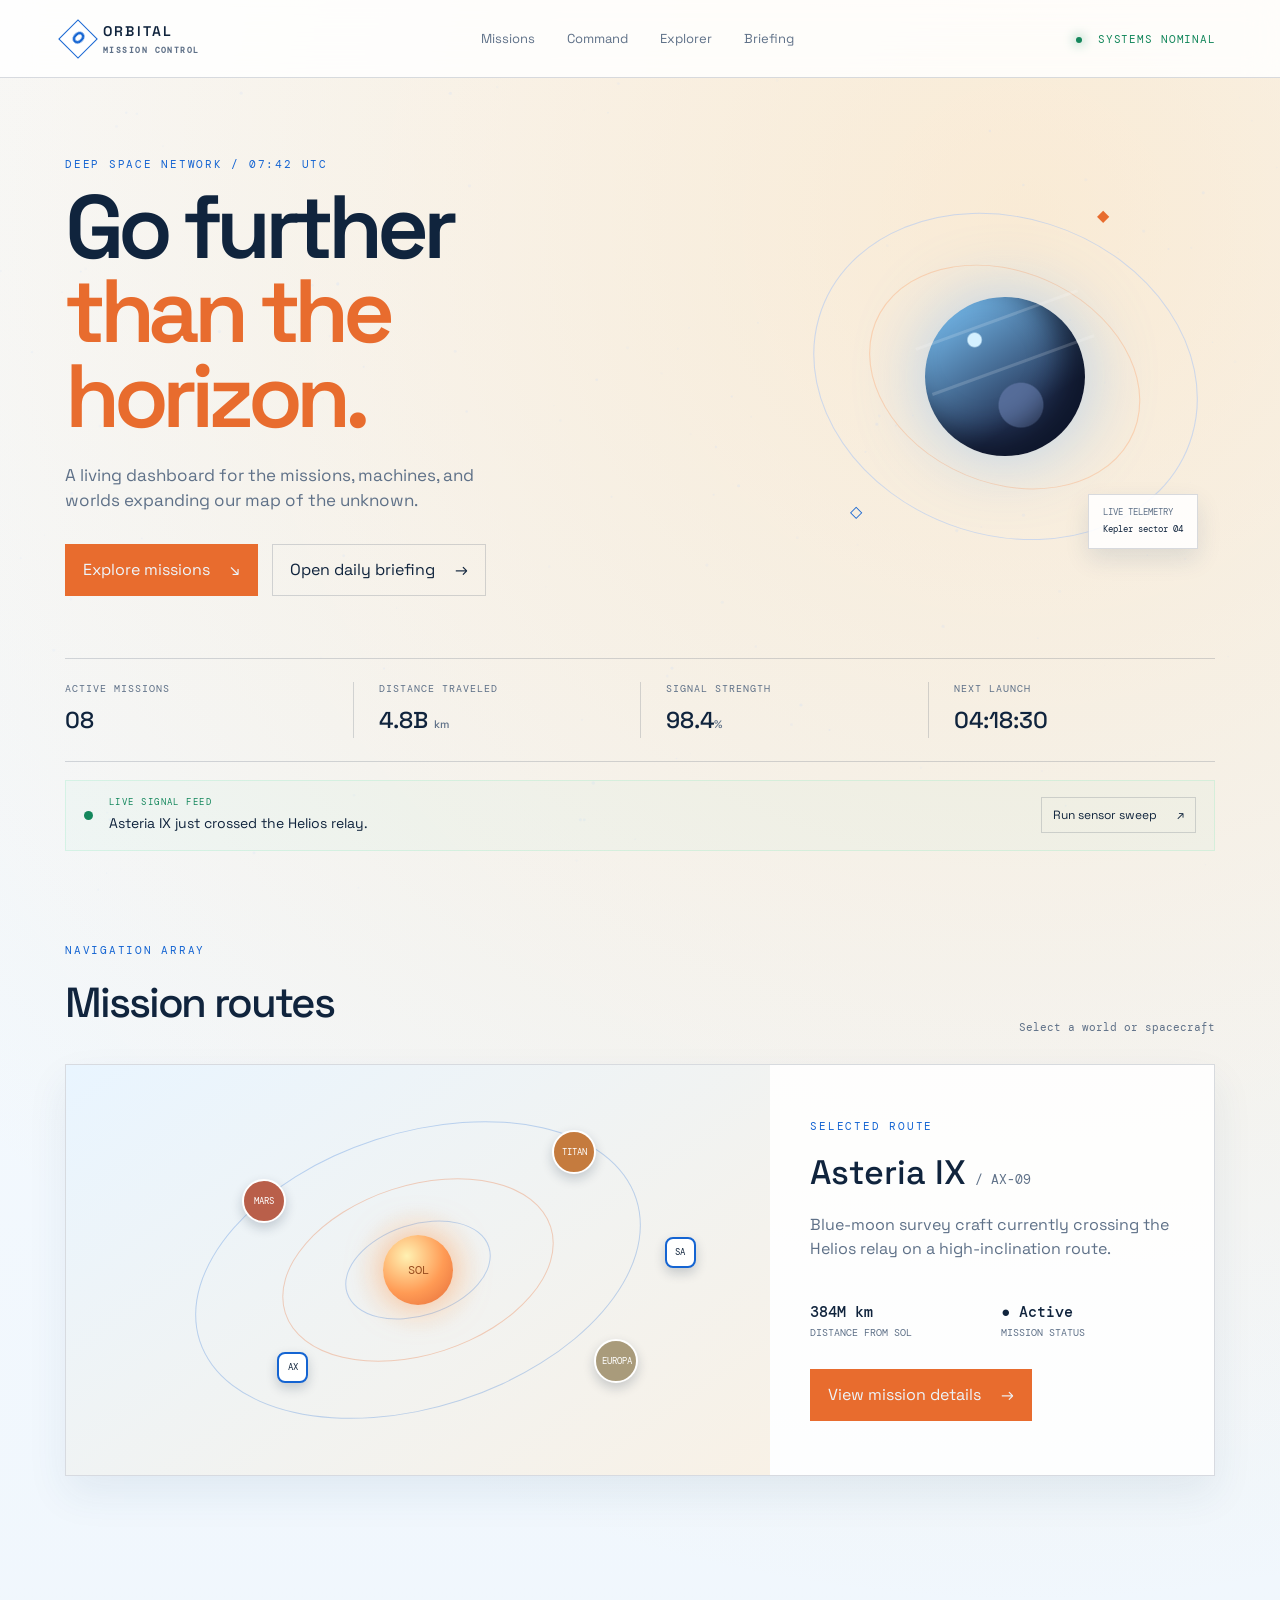
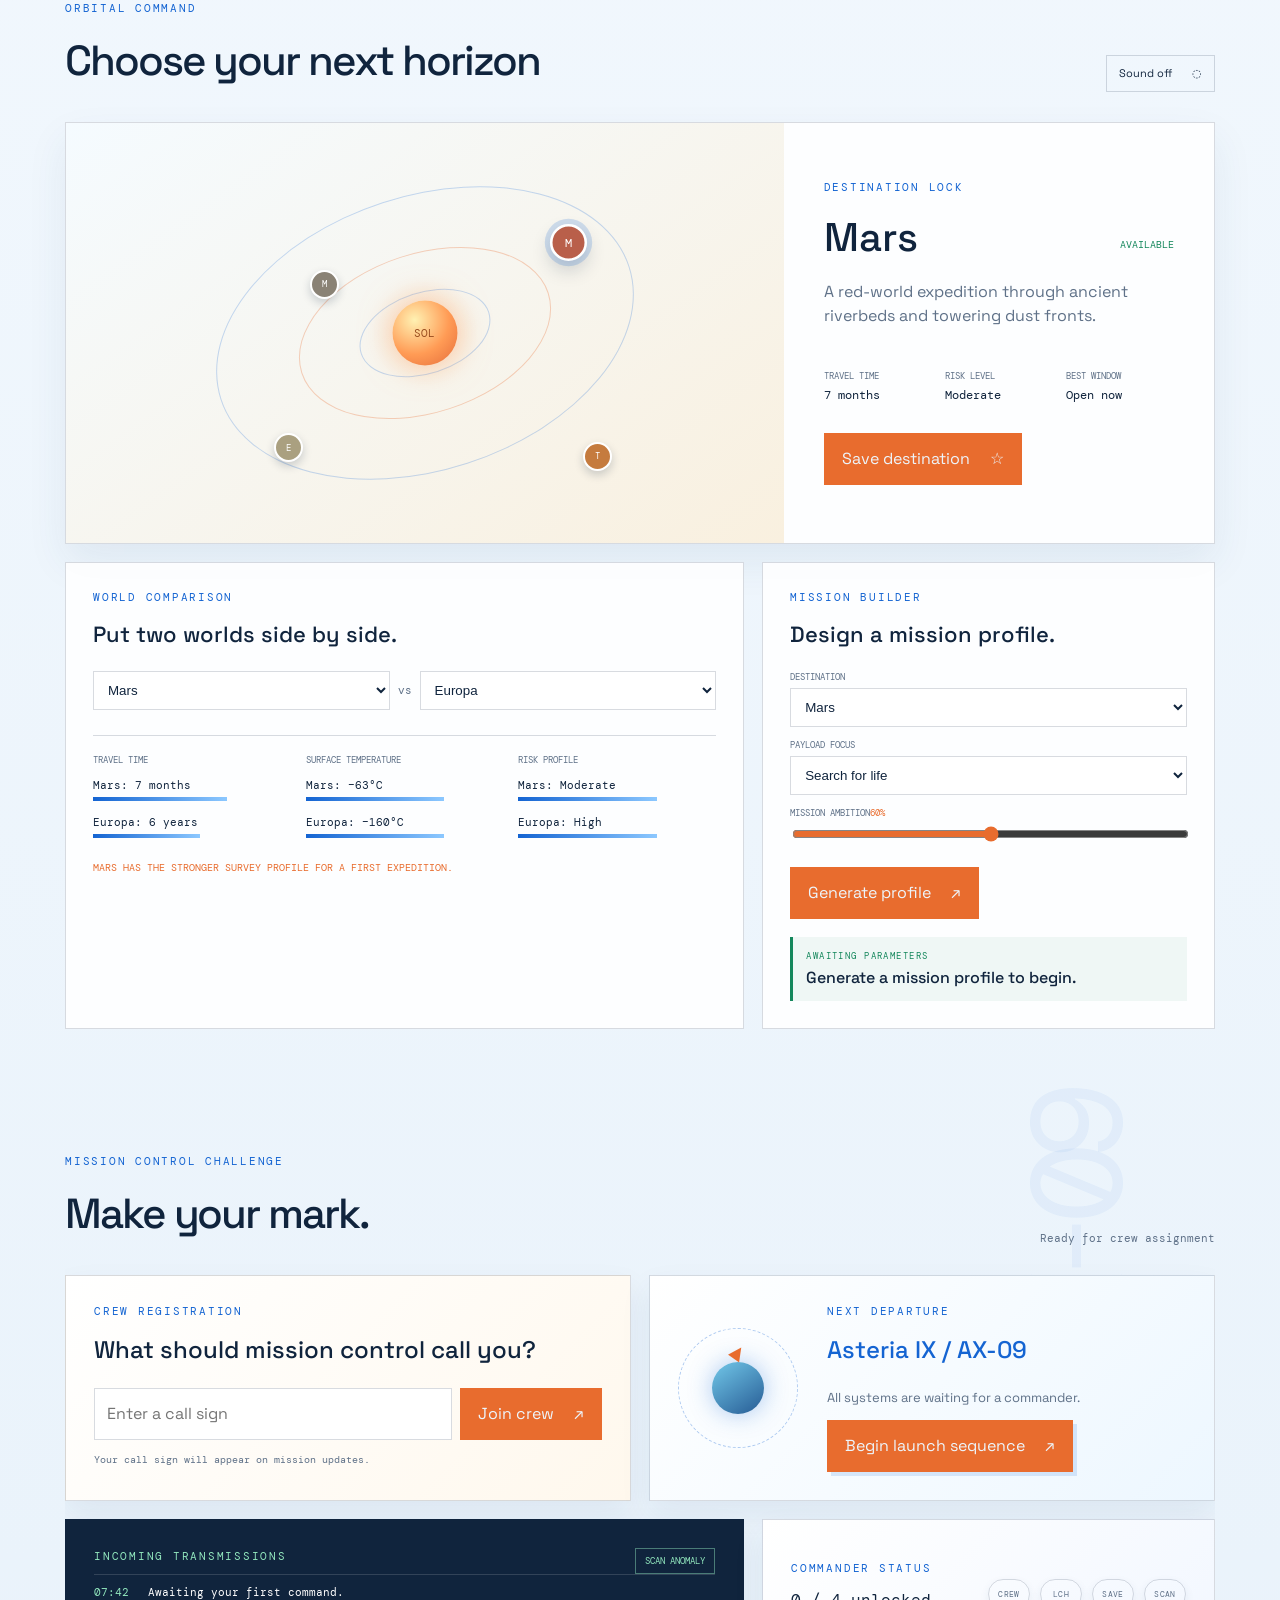
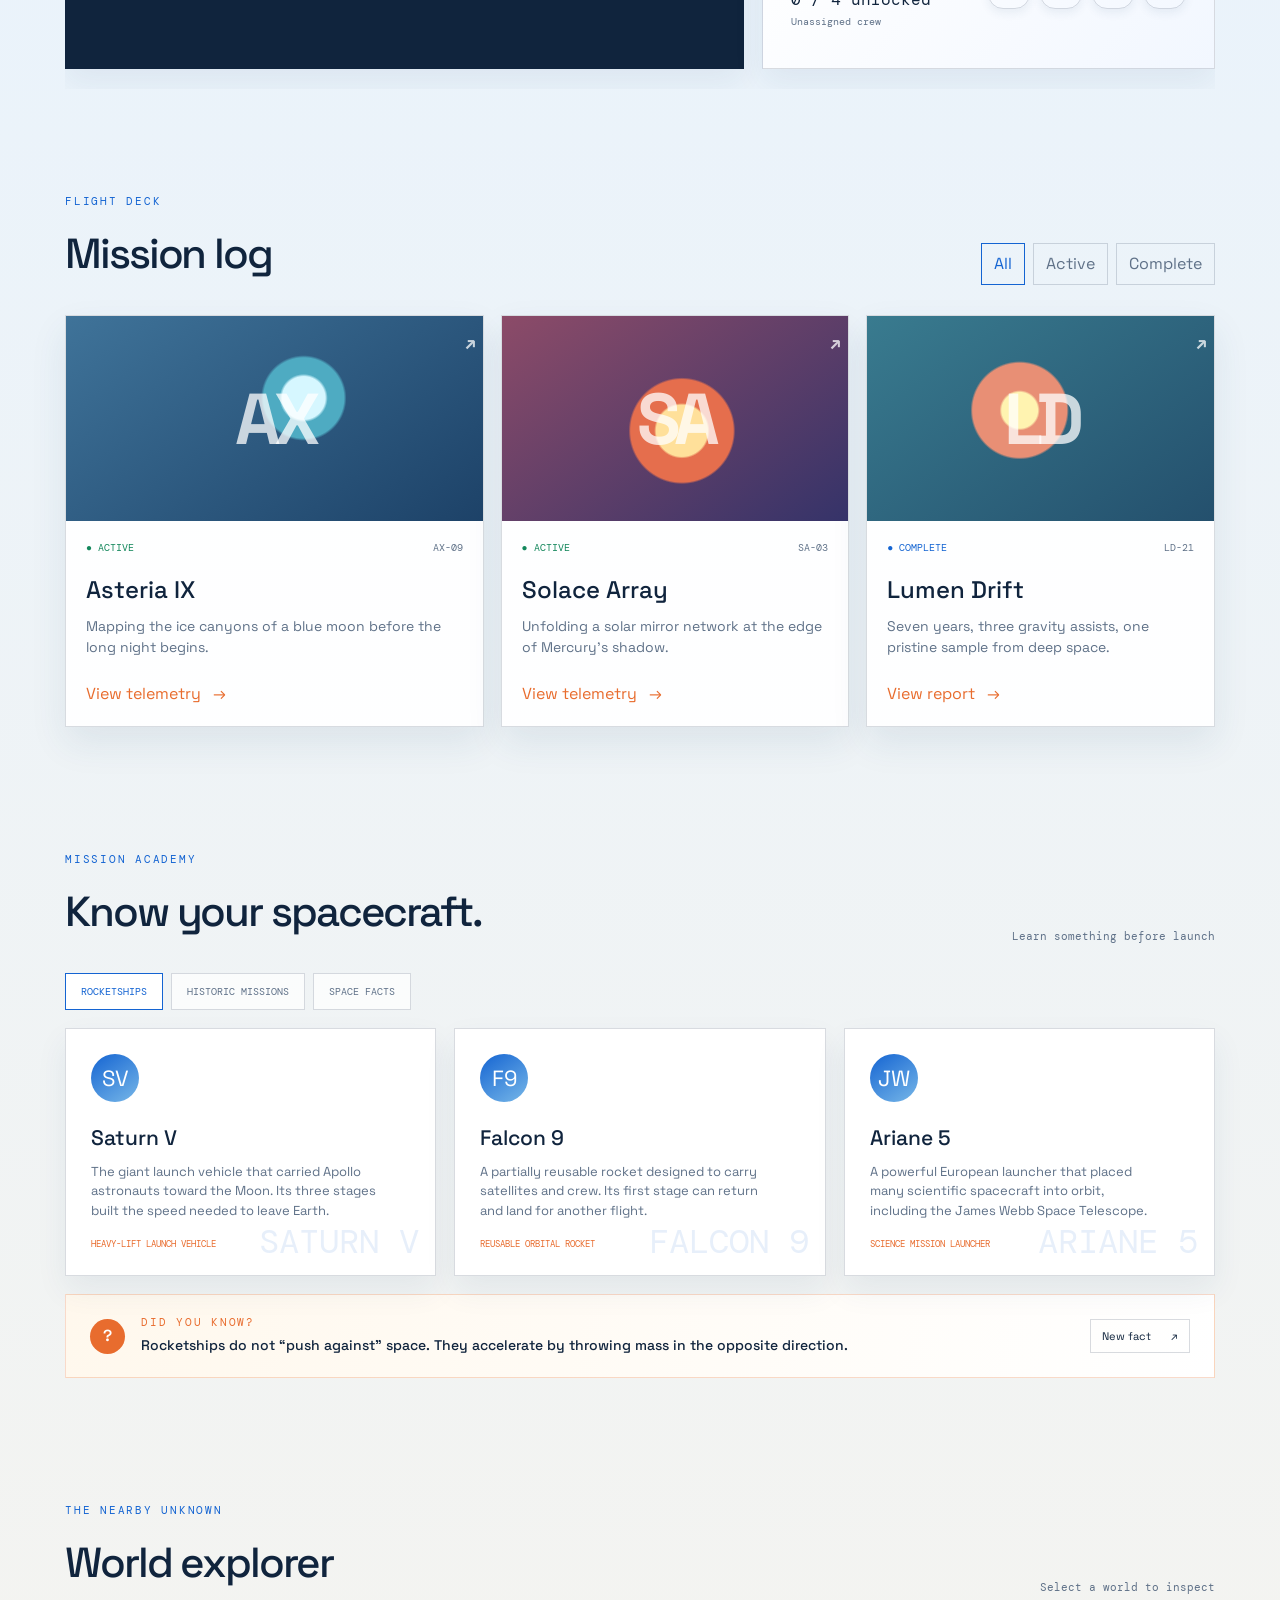
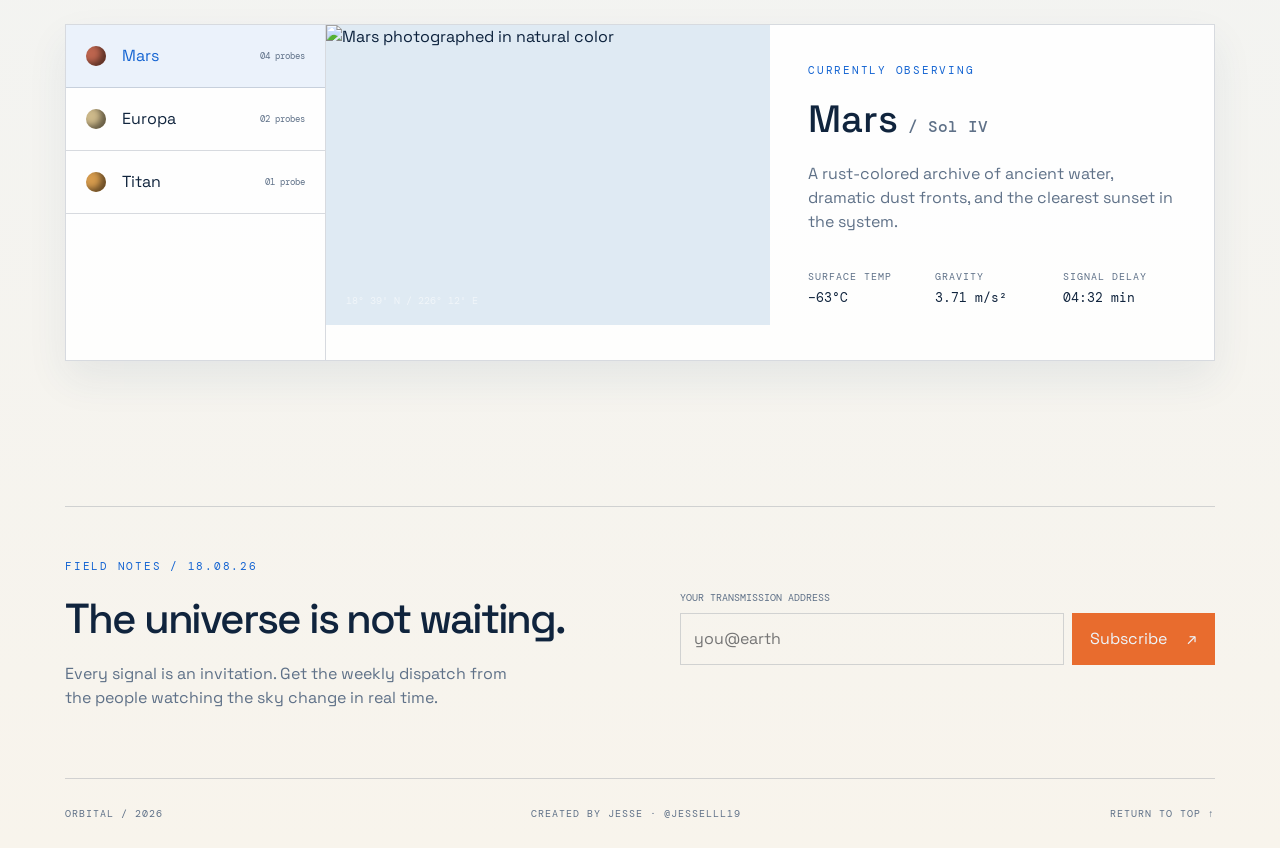
==== commit 188e4210: "Add interactive Mission Academy knowledge section" ====
--- a/index.html
+++ b/index.html
@@ -125,6 +125,13 @@
             </div>
         </section>
 
+        <section class="academy-section section-shell" id="academy">
+            <div class="section-heading"><div><p class="eyebrow">MISSION ACADEMY</p><h2>Know your spacecraft.</h2></div><span class="section-note">Learn something before launch</span></div>
+            <div class="academy-tabs" role="tablist" aria-label="Mission Academy topics"><button class="academy-tab active" data-academy="rockets" role="tab" aria-selected="true" type="button">Rocketships</button><button class="academy-tab" data-academy="missions" role="tab" aria-selected="false" type="button">Historic missions</button><button class="academy-tab" data-academy="facts" role="tab" aria-selected="false" type="button">Space facts</button></div>
+            <div class="academy-grid" id="academy-grid"></div>
+            <div class="academy-fact" id="academy-fact"><span class="fact-mark">?</span><div><p class="eyebrow">DID YOU KNOW?</p><strong>Rocketships do not “push against” space. They accelerate by throwing mass in the opposite direction.</strong></div><button class="button button-quiet" id="next-fact" type="button">New fact <span>↗</span></button></div>
+        </section>
+
         <section class="explorer-section section-shell" id="explorer">
             <div class="section-heading"><div><p class="eyebrow">THE NEARBY UNKNOWN</p><h2>World explorer</h2></div><span class="section-note">Select a world to inspect</span></div>
             <div class="world-layout">
@@ -148,6 +155,6 @@
 
     <footer class="footer section-shell"><span>ORBITAL / 2026</span><span>Created by Jesse · <a href="https://www.instagram.com/jesselll19/" target="_blank" rel="noreferrer">@jesselll19</a></span><a href="#top">Return to top ↑</a></footer>
     <div class="modal" id="mission-modal" hidden><div class="modal-card" role="dialog" aria-modal="true" aria-labelledby="modal-title"><button class="modal-close" id="modal-close" type="button" aria-label="Close mission details">×</button><p class="eyebrow">SECURE TELEMETRY LINK</p><div class="drawer-heading"><div><h2 id="modal-title">Asteria IX</h2><p class="drawer-code" id="modal-code">AX-09 / ACTIVE</p></div><span class="drawer-status">● LIVE</span></div><p id="modal-copy"></p><div class="drawer-facts"><div><span>Objective</span><strong id="modal-objective">Ice canyon mapping</strong></div><div><span>Current position</span><strong id="modal-position">Helios relay 04</strong></div><div><span>Lead crew</span><strong id="modal-crew">Autonomous probe</strong></div></div><div class="telemetry-bars"><span style="--bar: 82%"><b>Fuel reserve</b><i></i></span><span style="--bar: 64%"><b>Signal clarity</b><i></i></span><span style="--bar: 91%"><b>Mission health</b><i></i></span></div><div class="drawer-timeline"><span class="done">Launch</span><span class="done">Cruise</span><span class="current">Survey</span><span>Return</span></div></div></div>
-    <script src="script.js?v=challenge-7"></script>
+    <script src="script.js?v=academy-8"></script>
 </body>
 </html>
--- a/styles.css
+++ b/styles.css
@@ -81,6 +81,8 @@
 .challenge-section { padding:105px 0 20px; }.challenge-layout { display:grid; grid-template-columns:1fr 1fr; gap:18px; }.crew-card,.launch-card,.alert-console,.achievement-console { padding:28px; border:1px solid var(--line); background:rgba(255,255,255,.88); box-shadow:0 14px 30px rgba(32,75,112,.07); }.crew-card h3,.launch-card h3,.achievement-console h3 { margin:0 0 20px; font-size:24px; font-weight:500; }.crew-input { display:flex; gap:8px; }.crew-input input { min-width:0; flex:1; padding:12px; border:1px solid var(--line); color:var(--ink); background:#fff; }.crew-welcome { min-height:18px; margin:13px 0 0; color:var(--muted); font:10px 'DM Mono',monospace; }.launch-card { display:grid; grid-template-columns:125px 1fr; align-items:center; gap:24px; overflow:hidden; }.launch-card>div:last-child>p:not(.eyebrow) { color:var(--muted); font-size:13px; }.launch-orbit { position:relative; width:120px; height:120px; border:1px dashed rgba(20,100,210,.32); border-radius:50%; }.launch-planet { position:absolute; top:50%; left:50%; width:52px; height:52px; transform:translate(-50%,-50%); border-radius:50%; background:linear-gradient(145deg,#72c8e9,#265b94); box-shadow:0 0 24px rgba(20,100,210,.35); }.launch-rocket { position:absolute; top:6px; left:50%; color:var(--orange); transform:translateX(-50%) rotate(35deg); font-size:23px; }.launch-card.launching .launch-rocket { animation:launchRocket 1.7s ease-in forwards; }.launch-card.launching .launch-planet { box-shadow:0 0 35px rgba(232,108,46,.65); }.challenge-bottom { display:grid; grid-template-columns:1.2fr .8fr; gap:18px; margin-top:18px; }.alert-console,.achievement-console { min-height:150px; }.alert-line { margin:0; padding:10px 0; border-top:1px solid var(--line); color:var(--ink); font:11px 'DM Mono',monospace; }.alert-line span { margin-right:12px; color:var(--blue); }.achievement-console { display:flex; align-items:center; justify-content:space-between; gap:20px; }.achievement-console h3 { margin:0; font:16px 'DM Mono',monospace; }.badges { display:flex; gap:10px; }.badges span { display:grid; place-items:center; width:34px; height:34px; border:1px solid var(--line); border-radius:50%; color:var(--muted); font-size:22px; }.badges span.unlocked { color:var(--orange); border-color:var(--orange); background:#fff5eb; animation:badgePop .4s ease-out; }
 @keyframes launchRocket { 0% { top:6px; opacity:1; } 100% { top:-75px; opacity:0; } } @keyframes badgePop { 0% { transform:scale(.5) rotate(-20deg); } 70% { transform:scale(1.2); } 100% { transform:scale(1); } }
 @media (max-width:760px) { .challenge-layout,.challenge-bottom { grid-template-columns:1fr; }.crew-input { flex-direction:column; }.launch-card { grid-template-columns:100px 1fr; padding:20px; }.launch-orbit { width:95px; height:95px; }.achievement-console { align-items:flex-start; flex-direction:column; } }
+.academy-section { padding:105px 0 20px; }.academy-tabs { display:flex; gap:8px; margin-bottom:18px; }.academy-tab { padding:11px 15px; border:1px solid var(--line); color:var(--muted); background:rgba(255,255,255,.7); cursor:pointer; font:10px 'DM Mono',monospace; text-transform:uppercase; }.academy-tab:hover,.academy-tab.active { border-color:var(--blue); color:var(--blue); background:#fff; }.academy-grid { display:grid; grid-template-columns:repeat(3,1fr); gap:18px; min-height:210px; }.academy-card { position:relative; padding:25px; overflow:hidden; border:1px solid var(--line); background:#fff; box-shadow:0 14px 30px rgba(32,75,112,.07); }.academy-card::after { content:attr(data-code); position:absolute; right:16px; bottom:11px; color:rgba(20,100,210,.1); font:34px 'DM Mono',monospace; }.academy-card .academy-icon { display:grid; place-items:center; width:48px; height:48px; margin-bottom:20px; border-radius:50%; color:#fff; background:linear-gradient(145deg,var(--blue),#77b7e8); font-size:22px; }.academy-card h3 { margin:0 0 8px; font-size:21px; font-weight:500; }.academy-card p { max-width:290px; margin:0; color:var(--muted); font-size:13px; }.academy-card small { display:block; margin-top:18px; color:var(--orange); font:9px 'DM Mono',monospace; text-transform:uppercase; }.academy-fact { display:flex; align-items:center; gap:16px; margin-top:18px; padding:20px 24px; border:1px solid rgba(232,108,46,.25); background:linear-gradient(100deg,#fff8ed,#fff); }.fact-mark { display:grid; place-items:center; flex:0 0 35px; width:35px; height:35px; border-radius:50%; color:#fff; background:var(--orange); font-weight:600; }.academy-fact .eyebrow { margin:0 0 4px; color:var(--orange); }.academy-fact strong { font-size:14px; font-weight:500; }.academy-fact .button { margin-left:auto; padding:8px 11px; white-space:nowrap; font-size:11px; }.academy-empty { display:grid; place-items:center; min-height:210px; grid-column:1/-1; border:1px dashed var(--line); color:var(--muted); font:11px 'DM Mono',monospace; }
+@media (max-width:760px) { .academy-tabs { overflow-x:auto; }.academy-tab { flex:0 0 auto; }.academy-grid { grid-template-columns:1fr; }.academy-fact { align-items:flex-start; flex-wrap:wrap; }.academy-fact .button { margin-left:51px; } }
 .challenge-section { position:relative; overflow:hidden; }.challenge-section::before { content:'AX-09'; position:absolute; top:120px; right:-18px; color:rgba(20,100,210,.05); font:130px 'DM Mono',monospace; letter-spacing:-.12em; transform:rotate(-90deg); pointer-events:none; }.challenge-layout,.challenge-bottom { position:relative; z-index:1; }.crew-card { background:linear-gradient(135deg,#fff 0%,#fff8ed 100%); }.launch-card { background:linear-gradient(135deg,#fff 0%,#edf7ff 100%); }.launch-card h3 { color:var(--blue); }.launch-card .button { box-shadow:4px 4px 0 rgba(20,100,210,.14); }.alert-console { background:#10243d; color:#fff; }.alert-console .eyebrow { color:#91e6bd; }.alert-line { color:#fff; border-color:rgba(255,255,255,.14); }.alert-line span { color:#91e6bd; }.achievement-console { background:linear-gradient(135deg,#fff 0%,#f2f7ff 100%); }.badges span { box-shadow:0 4px 10px rgba(32,75,112,.08); }
 .console-heading { display:flex; align-items:center; justify-content:space-between; gap:12px; }.console-heading .eyebrow { margin-bottom:10px; }.console-heading button { border:1px solid rgba(145,230,189,.45); padding:6px 9px; color:#91e6bd; background:transparent; cursor:pointer; font:9px 'DM Mono',monospace; text-transform:uppercase; }.console-heading button:hover { color:#fff; border-color:#fff; }.rank-label { margin:5px 0 0; color:var(--muted); font:10px 'DM Mono',monospace; }.badges span { width:auto; min-width:42px; height:30px; padding:0 7px; border-radius:15px; font:8px 'DM Mono',monospace; letter-spacing:.04em; }.badges span.unlocked { background:#fff0df; }
 @media (max-width:760px) { .hero { position:relative; min-height:auto; padding:42px 0 36px; overflow:hidden; }.hero-copy { position:relative; z-index:1; }.hero h1 { max-width:500px; font-size:clamp(48px,13vw,72px); }.hero-lede { max-width:360px; font-size:15px; }.orbit-visual { position:absolute; z-index:0; top:112px; right:-150px; width:330px; opacity:.28; pointer-events:none; } }
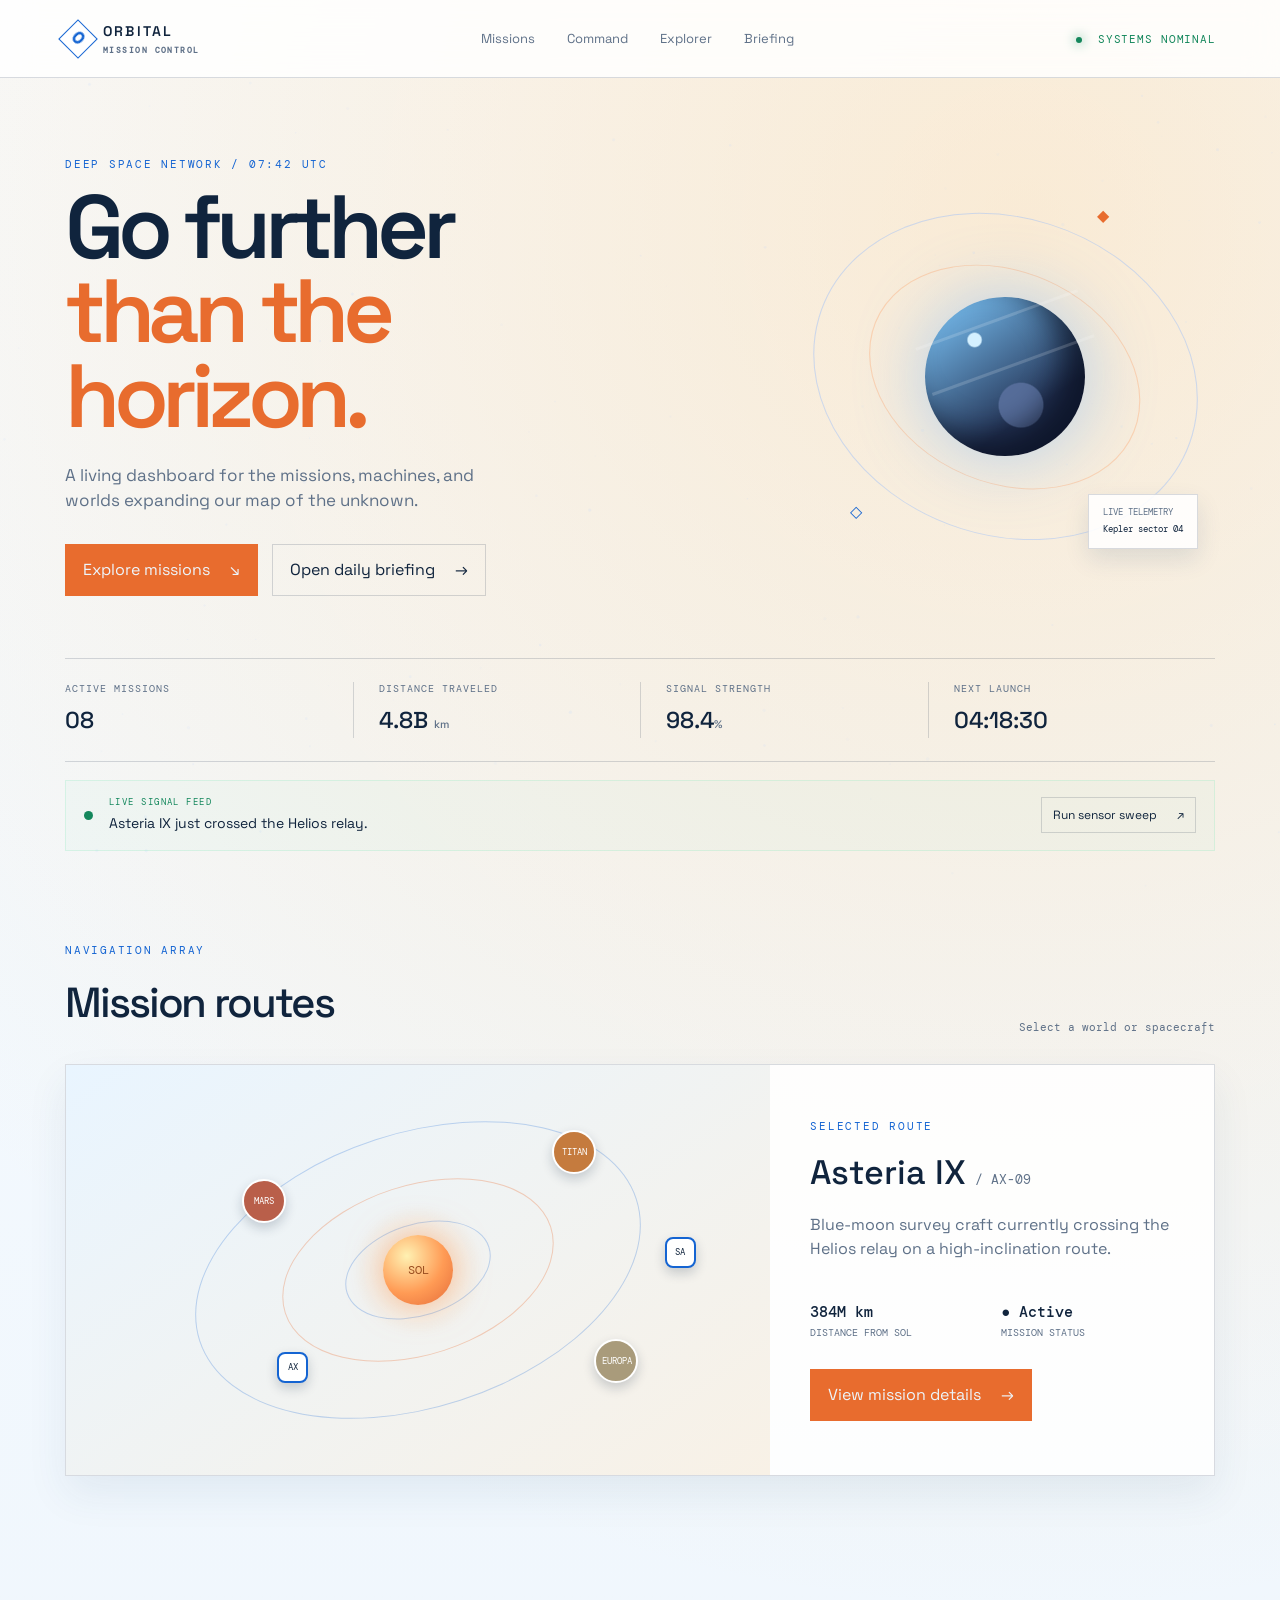
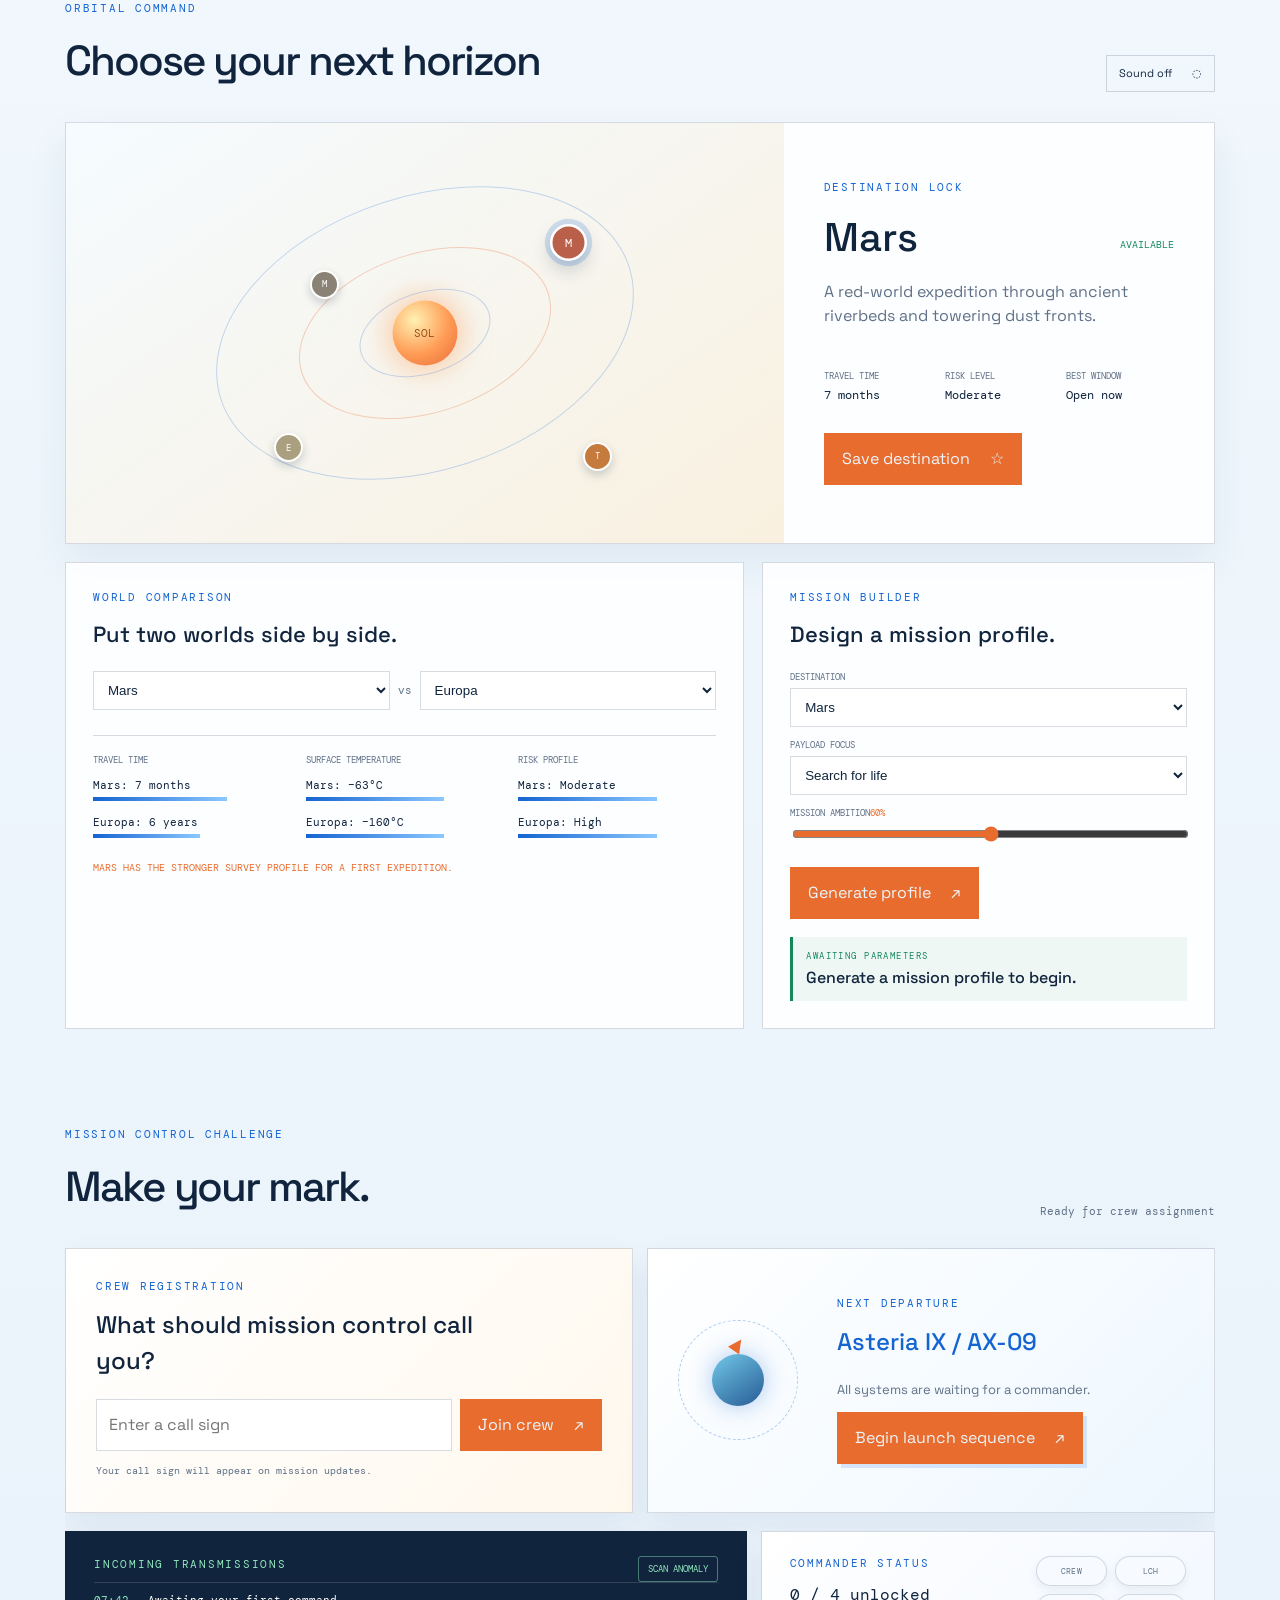
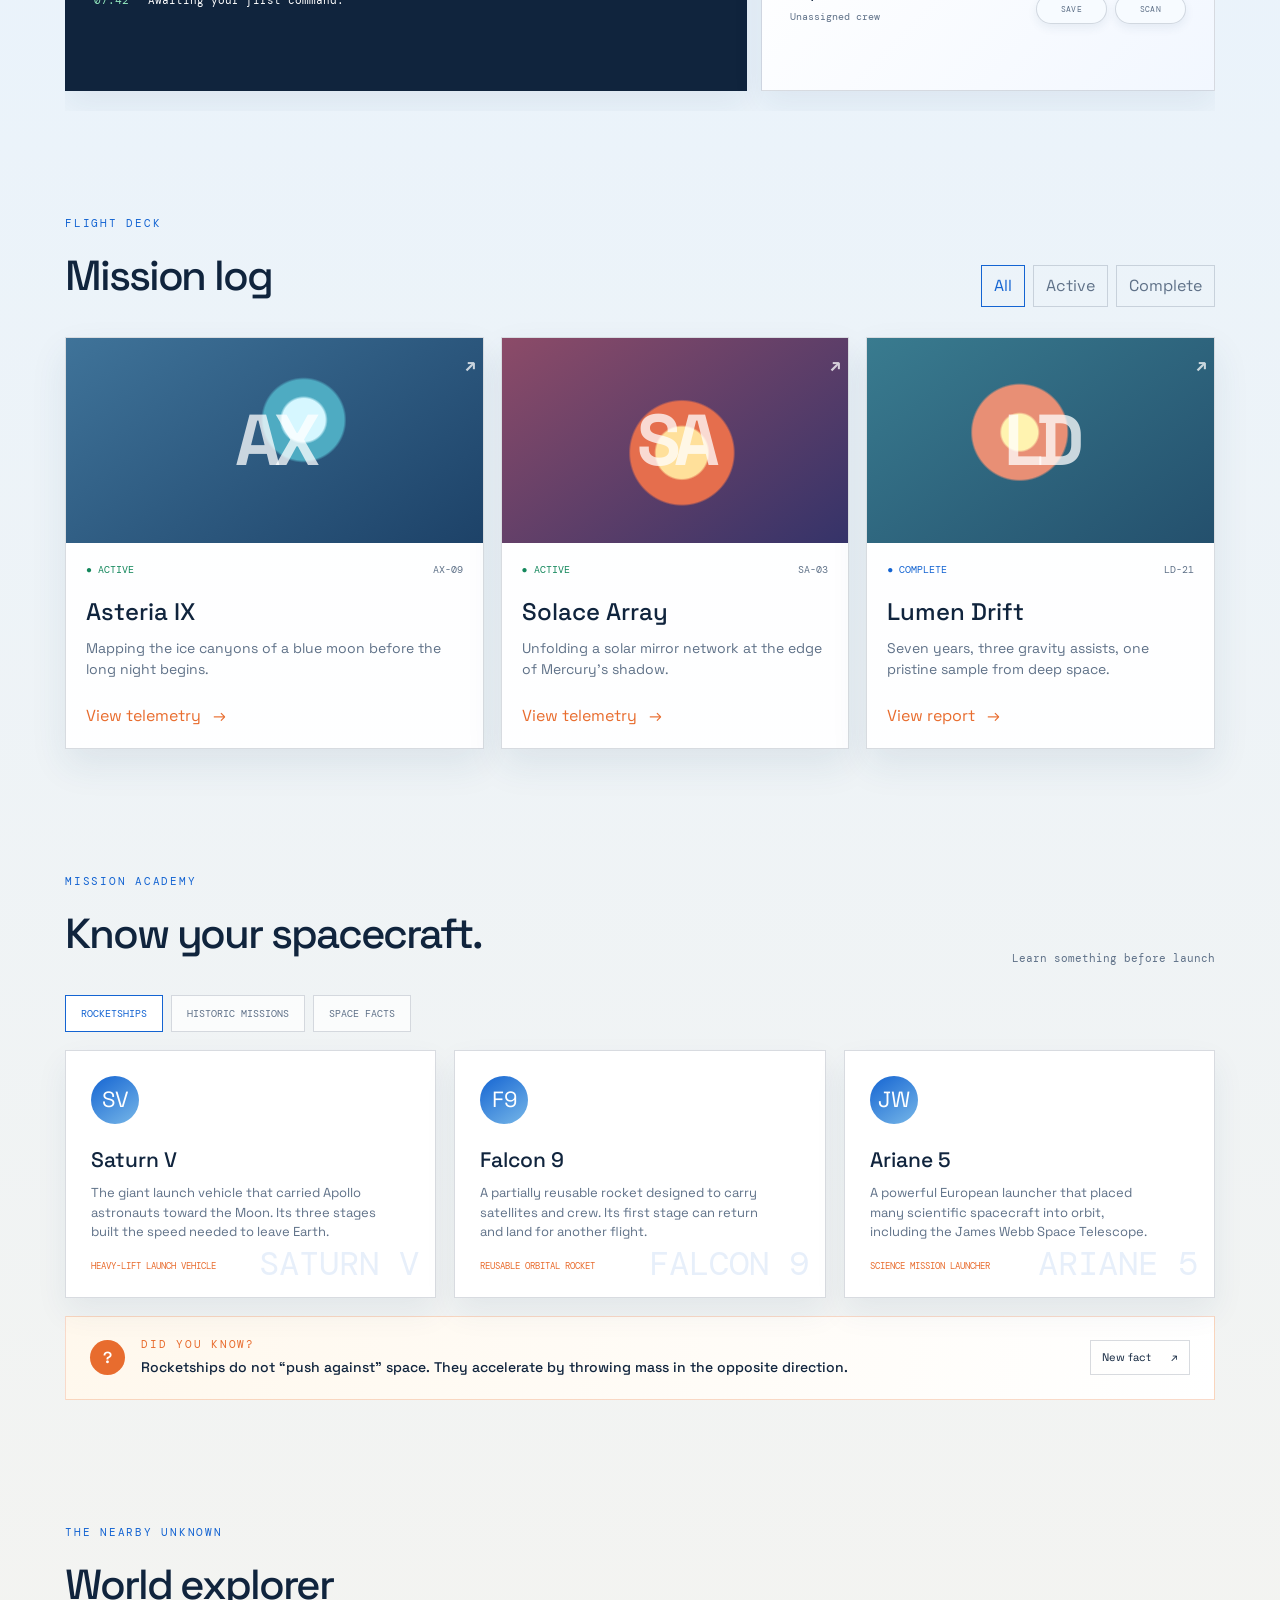
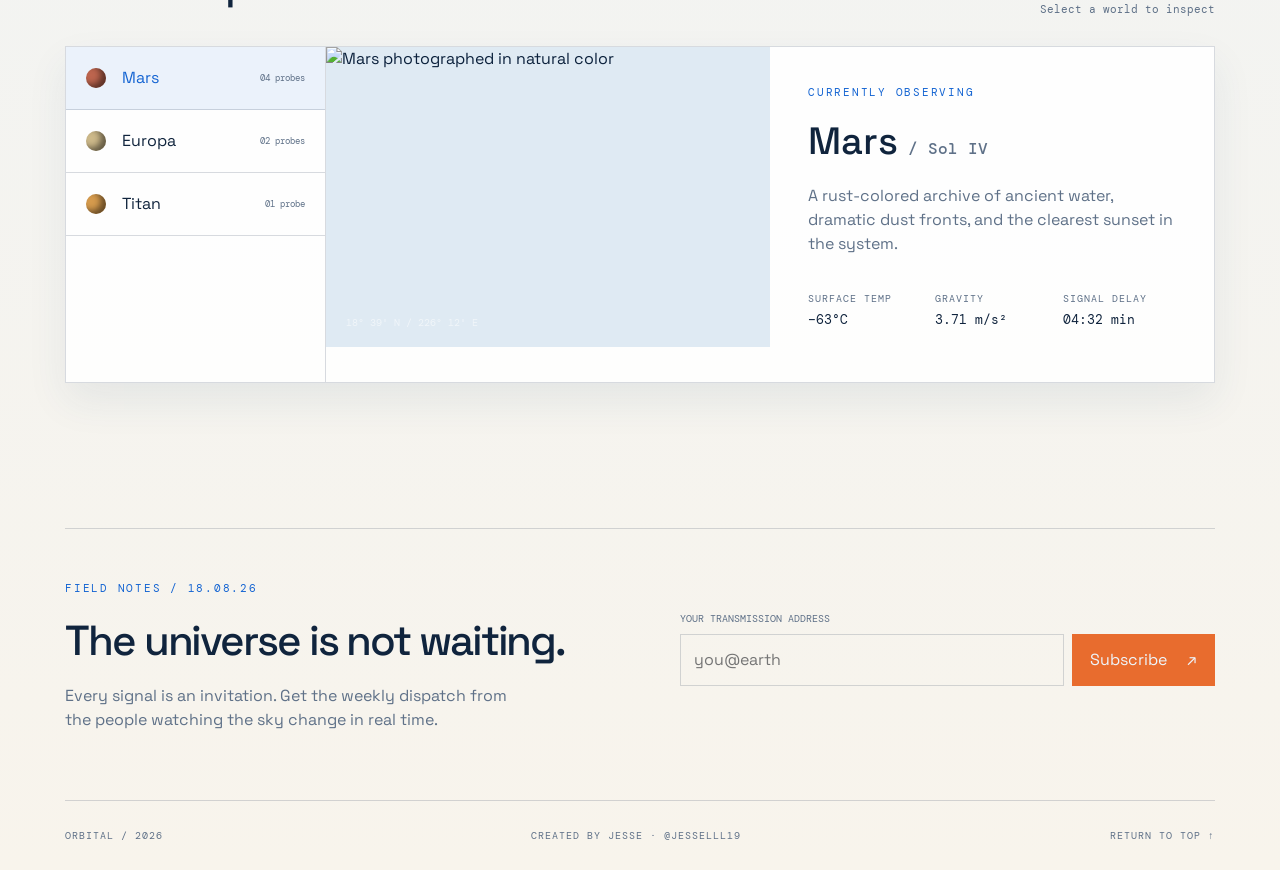
==== commit 03516603: "Refine mission challenge layout" ====
--- a/index.html
+++ b/index.html
@@ -5,7 +5,7 @@
     <meta name="viewport" content="width=device-width, initial-scale=1.0">
     <meta name="description" content="A cinematic interactive mission control dashboard for exploring the solar system.">
     <title>ORBITAL // Mission Control</title>
-    <link rel="stylesheet" href="styles.css?v=challenge-design-6">
+    <link rel="stylesheet" href="styles.css?v=challenge-design-9">
 </head>
 <body>
     <canvas id="starfield" aria-hidden="true"></canvas>
--- a/styles.css
+++ b/styles.css
@@ -81,6 +81,7 @@
 .challenge-section { padding:105px 0 20px; }.challenge-layout { display:grid; grid-template-columns:1fr 1fr; gap:18px; }.crew-card,.launch-card,.alert-console,.achievement-console { padding:28px; border:1px solid var(--line); background:rgba(255,255,255,.88); box-shadow:0 14px 30px rgba(32,75,112,.07); }.crew-card h3,.launch-card h3,.achievement-console h3 { margin:0 0 20px; font-size:24px; font-weight:500; }.crew-input { display:flex; gap:8px; }.crew-input input { min-width:0; flex:1; padding:12px; border:1px solid var(--line); color:var(--ink); background:#fff; }.crew-welcome { min-height:18px; margin:13px 0 0; color:var(--muted); font:10px 'DM Mono',monospace; }.launch-card { display:grid; grid-template-columns:125px 1fr; align-items:center; gap:24px; overflow:hidden; }.launch-card>div:last-child>p:not(.eyebrow) { color:var(--muted); font-size:13px; }.launch-orbit { position:relative; width:120px; height:120px; border:1px dashed rgba(20,100,210,.32); border-radius:50%; }.launch-planet { position:absolute; top:50%; left:50%; width:52px; height:52px; transform:translate(-50%,-50%); border-radius:50%; background:linear-gradient(145deg,#72c8e9,#265b94); box-shadow:0 0 24px rgba(20,100,210,.35); }.launch-rocket { position:absolute; top:6px; left:50%; color:var(--orange); transform:translateX(-50%) rotate(35deg); font-size:23px; }.launch-card.launching .launch-rocket { animation:launchRocket 1.7s ease-in forwards; }.launch-card.launching .launch-planet { box-shadow:0 0 35px rgba(232,108,46,.65); }.challenge-bottom { display:grid; grid-template-columns:1.2fr .8fr; gap:18px; margin-top:18px; }.alert-console,.achievement-console { min-height:150px; }.alert-line { margin:0; padding:10px 0; border-top:1px solid var(--line); color:var(--ink); font:11px 'DM Mono',monospace; }.alert-line span { margin-right:12px; color:var(--blue); }.achievement-console { display:flex; align-items:center; justify-content:space-between; gap:20px; }.achievement-console h3 { margin:0; font:16px 'DM Mono',monospace; }.badges { display:flex; gap:10px; }.badges span { display:grid; place-items:center; width:34px; height:34px; border:1px solid var(--line); border-radius:50%; color:var(--muted); font-size:22px; }.badges span.unlocked { color:var(--orange); border-color:var(--orange); background:#fff5eb; animation:badgePop .4s ease-out; }
 @keyframes launchRocket { 0% { top:6px; opacity:1; } 100% { top:-75px; opacity:0; } } @keyframes badgePop { 0% { transform:scale(.5) rotate(-20deg); } 70% { transform:scale(1.2); } 100% { transform:scale(1); } }
 @media (max-width:760px) { .challenge-layout,.challenge-bottom { grid-template-columns:1fr; }.crew-input { flex-direction:column; }.launch-card { grid-template-columns:100px 1fr; padding:20px; }.launch-orbit { width:95px; height:95px; }.achievement-console { align-items:flex-start; flex-direction:column; } }
+.challenge-section { padding-top:78px; }.challenge-section::before { display:none; }.challenge-layout { gap:14px; }.crew-card,.launch-card { min-height:245px; padding:30px; }.crew-card h3 { max-width:420px; }.launch-card { grid-template-columns:135px 1fr; }.challenge-bottom { gap:14px; }.alert-console,.achievement-console { min-height:160px; padding:24px 28px; }.console-heading button { border-radius:3px; background:rgba(145,230,189,.08); }.achievement-console { align-items:flex-start; }.achievement-console>div:first-child { min-width:165px; }.badges { display:grid; grid-template-columns:repeat(2, minmax(58px,1fr)); gap:8px; width:100%; max-width:150px; }.badges span { width:auto; min-width:0; height:34px; padding:0 6px; border-radius:5px; background:#f7fbff; text-align:center; }.badges span.unlocked { background:#fff0df; }.rank-label { margin-top:7px; }
 .academy-section { padding:105px 0 20px; }.academy-tabs { display:flex; gap:8px; margin-bottom:18px; }.academy-tab { padding:11px 15px; border:1px solid var(--line); color:var(--muted); background:rgba(255,255,255,.7); cursor:pointer; font:10px 'DM Mono',monospace; text-transform:uppercase; }.academy-tab:hover,.academy-tab.active { border-color:var(--blue); color:var(--blue); background:#fff; }.academy-grid { display:grid; grid-template-columns:repeat(3,1fr); gap:18px; min-height:210px; }.academy-card { position:relative; padding:25px; overflow:hidden; border:1px solid var(--line); background:#fff; box-shadow:0 14px 30px rgba(32,75,112,.07); }.academy-card::after { content:attr(data-code); position:absolute; right:16px; bottom:11px; color:rgba(20,100,210,.1); font:34px 'DM Mono',monospace; }.academy-card .academy-icon { display:grid; place-items:center; width:48px; height:48px; margin-bottom:20px; border-radius:50%; color:#fff; background:linear-gradient(145deg,var(--blue),#77b7e8); font-size:22px; }.academy-card h3 { margin:0 0 8px; font-size:21px; font-weight:500; }.academy-card p { max-width:290px; margin:0; color:var(--muted); font-size:13px; }.academy-card small { display:block; margin-top:18px; color:var(--orange); font:9px 'DM Mono',monospace; text-transform:uppercase; }.academy-fact { display:flex; align-items:center; gap:16px; margin-top:18px; padding:20px 24px; border:1px solid rgba(232,108,46,.25); background:linear-gradient(100deg,#fff8ed,#fff); }.fact-mark { display:grid; place-items:center; flex:0 0 35px; width:35px; height:35px; border-radius:50%; color:#fff; background:var(--orange); font-weight:600; }.academy-fact .eyebrow { margin:0 0 4px; color:var(--orange); }.academy-fact strong { font-size:14px; font-weight:500; }.academy-fact .button { margin-left:auto; padding:8px 11px; white-space:nowrap; font-size:11px; }.academy-empty { display:grid; place-items:center; min-height:210px; grid-column:1/-1; border:1px dashed var(--line); color:var(--muted); font:11px 'DM Mono',monospace; }
 @media (max-width:760px) { .academy-tabs { overflow-x:auto; }.academy-tab { flex:0 0 auto; }.academy-grid { grid-template-columns:1fr; }.academy-fact { align-items:flex-start; flex-wrap:wrap; }.academy-fact .button { margin-left:51px; } }
 .challenge-section { position:relative; overflow:hidden; }.challenge-section::before { content:'AX-09'; position:absolute; top:120px; right:-18px; color:rgba(20,100,210,.05); font:130px 'DM Mono',monospace; letter-spacing:-.12em; transform:rotate(-90deg); pointer-events:none; }.challenge-layout,.challenge-bottom { position:relative; z-index:1; }.crew-card { background:linear-gradient(135deg,#fff 0%,#fff8ed 100%); }.launch-card { background:linear-gradient(135deg,#fff 0%,#edf7ff 100%); }.launch-card h3 { color:var(--blue); }.launch-card .button { box-shadow:4px 4px 0 rgba(20,100,210,.14); }.alert-console { background:#10243d; color:#fff; }.alert-console .eyebrow { color:#91e6bd; }.alert-line { color:#fff; border-color:rgba(255,255,255,.14); }.alert-line span { color:#91e6bd; }.achievement-console { background:linear-gradient(135deg,#fff 0%,#f2f7ff 100%); }.badges span { box-shadow:0 4px 10px rgba(32,75,112,.08); }
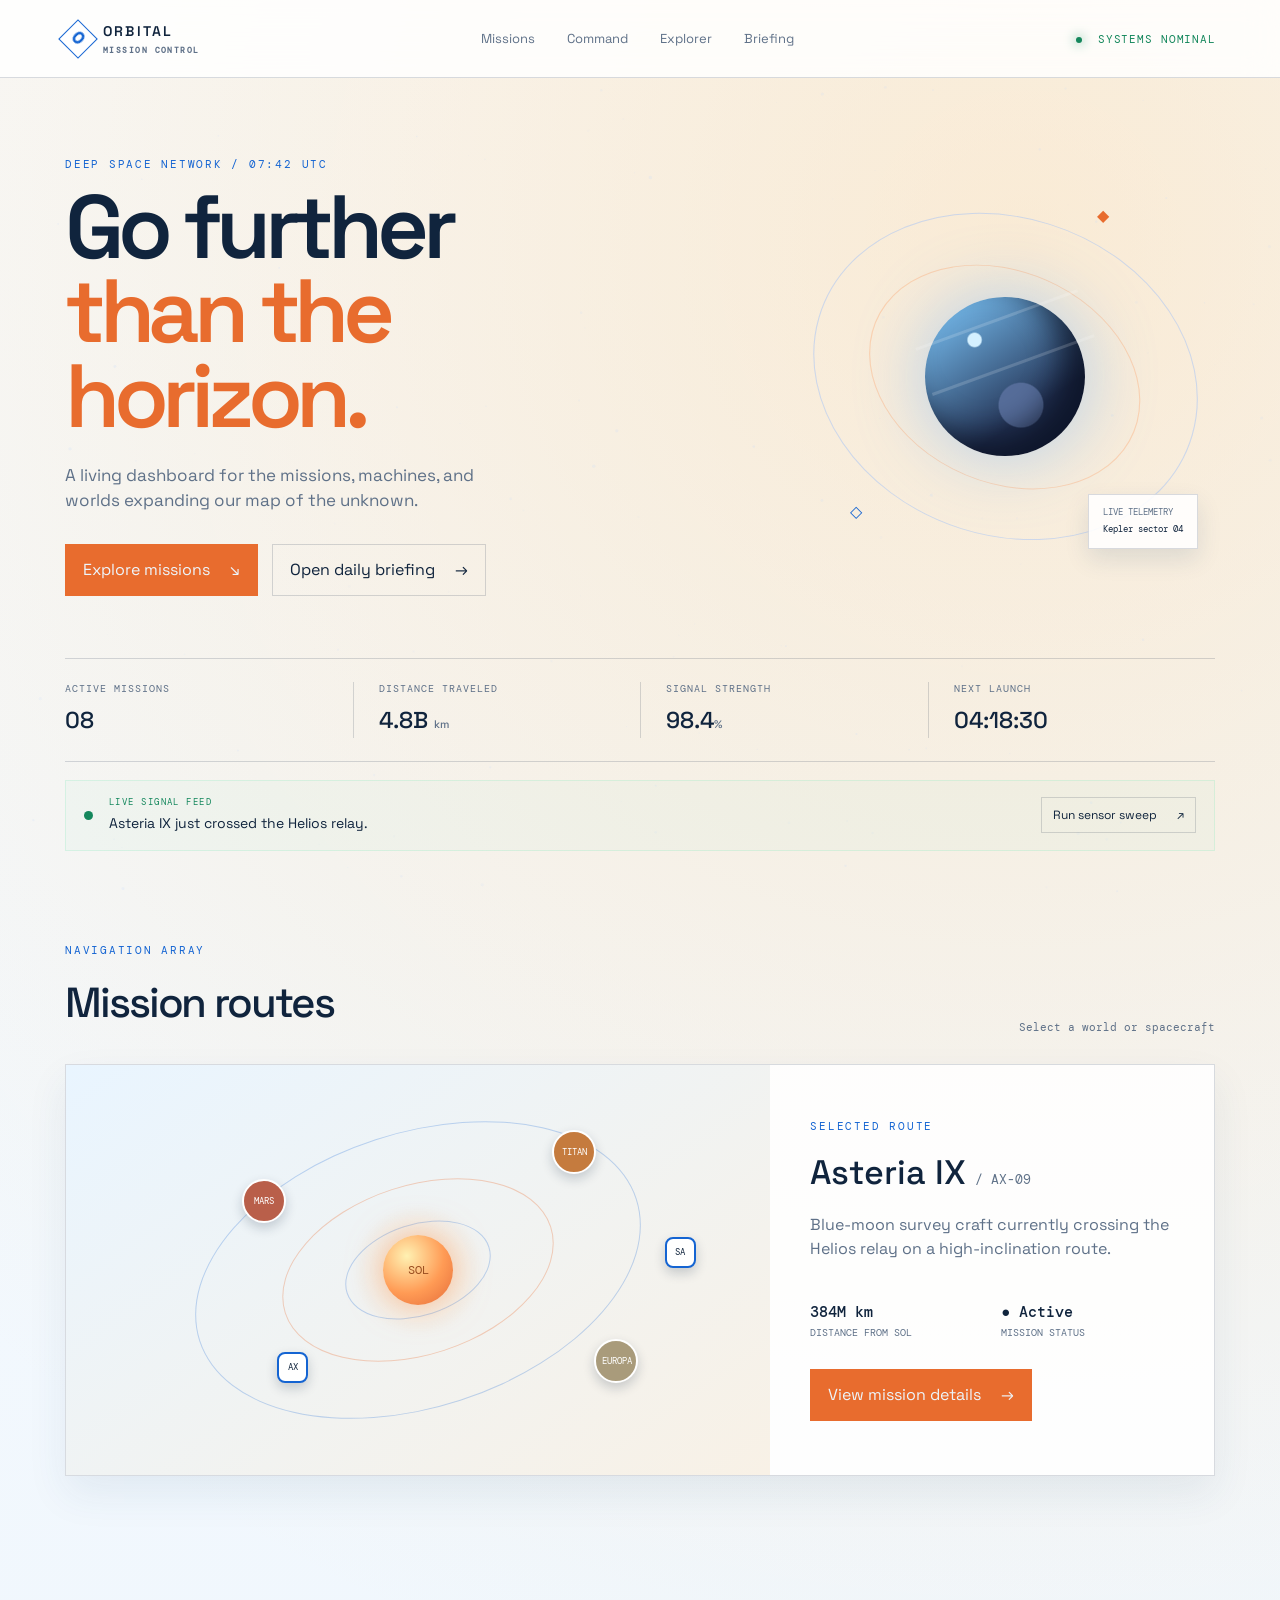
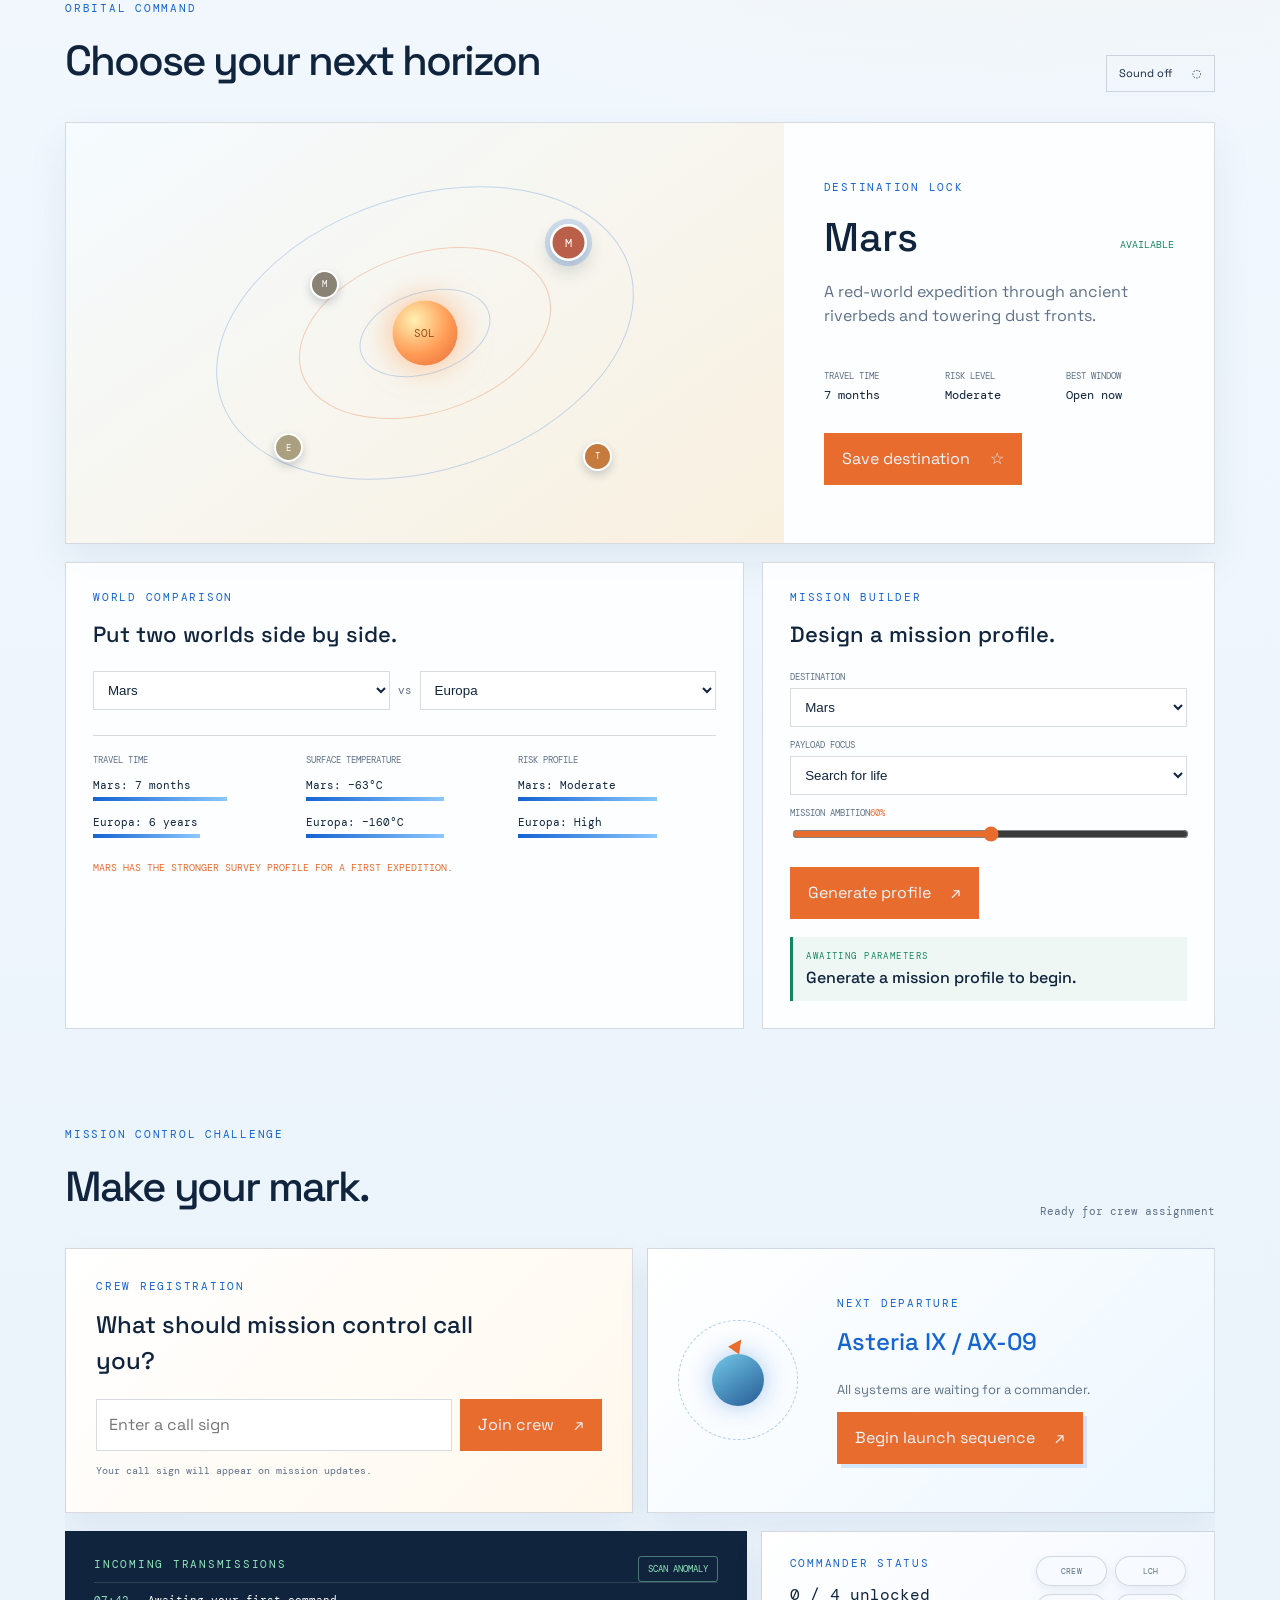
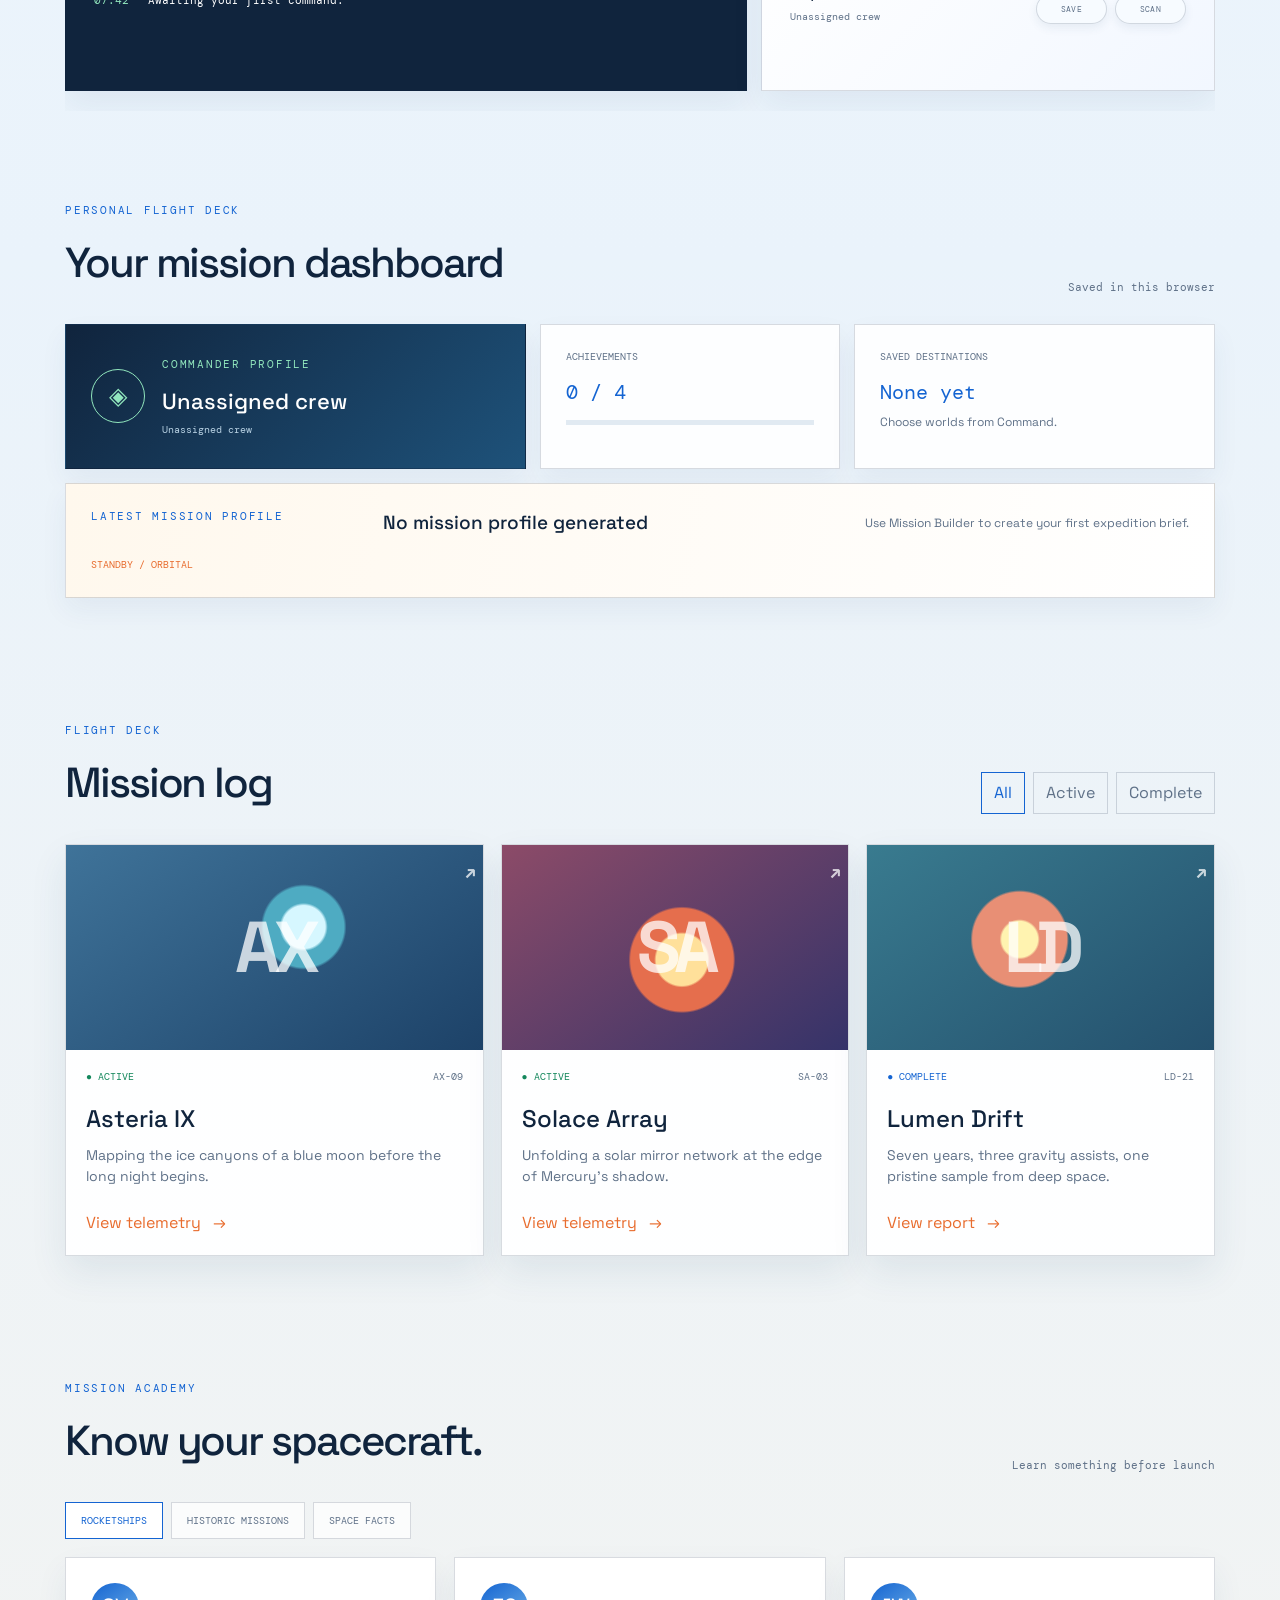
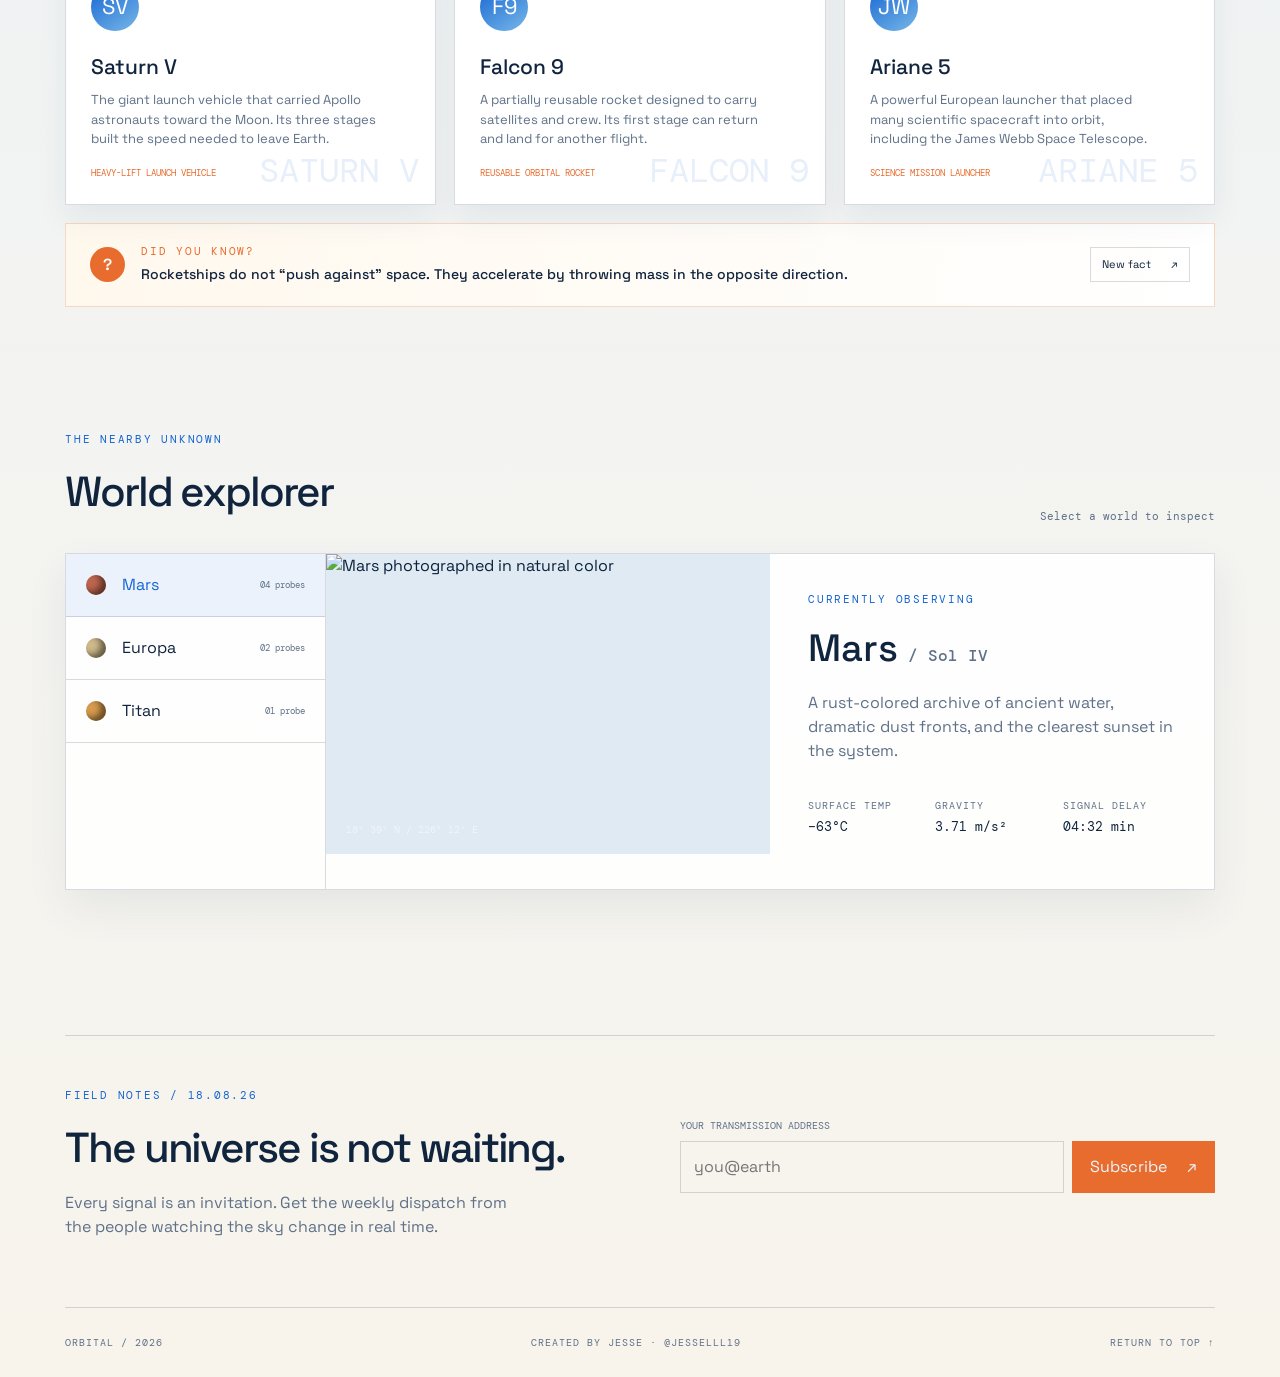
==== commit e0521322: "Add personal mission dashboard" ====
--- a/index.html
+++ b/index.html
@@ -100,6 +100,16 @@
             <div class="challenge-bottom"><div class="alert-console"><div class="console-heading"><p class="eyebrow">INCOMING TRANSMISSIONS</p><button id="anomaly-button" type="button">Scan anomaly</button></div><div id="alert-list"><p class="alert-line"><span>07:42</span> Awaiting your first command.</p></div></div><div class="achievement-console"><div><p class="eyebrow">COMMANDER STATUS</p><h3 id="achievement-count">0 / 4 unlocked</h3><p class="rank-label" id="rank-label">Cadet explorer</p></div><div class="badges" id="badges"><span title="Register a call sign">CREW</span><span title="Launch a mission">LCH</span><span title="Save a destination">SAVE</span><span title="Compare two worlds">SCAN</span></div></div></div>
         </section>
 
+        <section class="dashboard-section section-shell" id="dashboard">
+            <div class="section-heading"><div><p class="eyebrow">PERSONAL FLIGHT DECK</p><h2>Your mission dashboard</h2></div><span class="section-note">Saved in this browser</span></div>
+            <div class="dashboard-grid">
+                <div class="dashboard-identity"><div class="identity-mark">◈</div><div><p class="eyebrow">COMMANDER PROFILE</p><h3 id="dashboard-call-sign">Unassigned crew</h3><p id="dashboard-rank">Cadet explorer</p></div></div>
+                <div class="dashboard-stat"><span>Achievements</span><strong id="dashboard-achievements">0 / 4</strong><div class="stat-track"><i id="dashboard-achievement-bar"></i></div></div>
+                <div class="dashboard-stat"><span>Saved destinations</span><strong id="dashboard-destinations">None yet</strong><p>Choose worlds from Command.</p></div>
+                <div class="dashboard-mission"><p class="eyebrow">LATEST MISSION PROFILE</p><h3 id="dashboard-mission-title">No mission profile generated</h3><p id="dashboard-mission-copy">Use Mission Builder to create your first expedition brief.</p><span id="dashboard-mission-id">STANDBY / ORBITAL</span></div>
+            </div>
+        </section>
+
         <section class="content-section section-shell" id="missions">
             <div class="section-heading">
                 <div><p class="eyebrow">FLIGHT DECK</p><h2>Mission log</h2></div>
@@ -155,6 +165,6 @@
 
     <footer class="footer section-shell"><span>ORBITAL / 2026</span><span>Created by Jesse · <a href="https://www.instagram.com/jesselll19/" target="_blank" rel="noreferrer">@jesselll19</a></span><a href="#top">Return to top ↑</a></footer>
     <div class="modal" id="mission-modal" hidden><div class="modal-card" role="dialog" aria-modal="true" aria-labelledby="modal-title"><button class="modal-close" id="modal-close" type="button" aria-label="Close mission details">×</button><p class="eyebrow">SECURE TELEMETRY LINK</p><div class="drawer-heading"><div><h2 id="modal-title">Asteria IX</h2><p class="drawer-code" id="modal-code">AX-09 / ACTIVE</p></div><span class="drawer-status">● LIVE</span></div><p id="modal-copy"></p><div class="drawer-facts"><div><span>Objective</span><strong id="modal-objective">Ice canyon mapping</strong></div><div><span>Current position</span><strong id="modal-position">Helios relay 04</strong></div><div><span>Lead crew</span><strong id="modal-crew">Autonomous probe</strong></div></div><div class="telemetry-bars"><span style="--bar: 82%"><b>Fuel reserve</b><i></i></span><span style="--bar: 64%"><b>Signal clarity</b><i></i></span><span style="--bar: 91%"><b>Mission health</b><i></i></span></div><div class="drawer-timeline"><span class="done">Launch</span><span class="done">Cruise</span><span class="current">Survey</span><span>Return</span></div></div></div>
-    <script src="script.js?v=academy-8"></script>
+    <script src="script.js?v=dashboard-10"></script>
 </body>
 </html>
--- a/styles.css
+++ b/styles.css
@@ -81,6 +81,8 @@
 .challenge-section { padding:105px 0 20px; }.challenge-layout { display:grid; grid-template-columns:1fr 1fr; gap:18px; }.crew-card,.launch-card,.alert-console,.achievement-console { padding:28px; border:1px solid var(--line); background:rgba(255,255,255,.88); box-shadow:0 14px 30px rgba(32,75,112,.07); }.crew-card h3,.launch-card h3,.achievement-console h3 { margin:0 0 20px; font-size:24px; font-weight:500; }.crew-input { display:flex; gap:8px; }.crew-input input { min-width:0; flex:1; padding:12px; border:1px solid var(--line); color:var(--ink); background:#fff; }.crew-welcome { min-height:18px; margin:13px 0 0; color:var(--muted); font:10px 'DM Mono',monospace; }.launch-card { display:grid; grid-template-columns:125px 1fr; align-items:center; gap:24px; overflow:hidden; }.launch-card>div:last-child>p:not(.eyebrow) { color:var(--muted); font-size:13px; }.launch-orbit { position:relative; width:120px; height:120px; border:1px dashed rgba(20,100,210,.32); border-radius:50%; }.launch-planet { position:absolute; top:50%; left:50%; width:52px; height:52px; transform:translate(-50%,-50%); border-radius:50%; background:linear-gradient(145deg,#72c8e9,#265b94); box-shadow:0 0 24px rgba(20,100,210,.35); }.launch-rocket { position:absolute; top:6px; left:50%; color:var(--orange); transform:translateX(-50%) rotate(35deg); font-size:23px; }.launch-card.launching .launch-rocket { animation:launchRocket 1.7s ease-in forwards; }.launch-card.launching .launch-planet { box-shadow:0 0 35px rgba(232,108,46,.65); }.challenge-bottom { display:grid; grid-template-columns:1.2fr .8fr; gap:18px; margin-top:18px; }.alert-console,.achievement-console { min-height:150px; }.alert-line { margin:0; padding:10px 0; border-top:1px solid var(--line); color:var(--ink); font:11px 'DM Mono',monospace; }.alert-line span { margin-right:12px; color:var(--blue); }.achievement-console { display:flex; align-items:center; justify-content:space-between; gap:20px; }.achievement-console h3 { margin:0; font:16px 'DM Mono',monospace; }.badges { display:flex; gap:10px; }.badges span { display:grid; place-items:center; width:34px; height:34px; border:1px solid var(--line); border-radius:50%; color:var(--muted); font-size:22px; }.badges span.unlocked { color:var(--orange); border-color:var(--orange); background:#fff5eb; animation:badgePop .4s ease-out; }
 @keyframes launchRocket { 0% { top:6px; opacity:1; } 100% { top:-75px; opacity:0; } } @keyframes badgePop { 0% { transform:scale(.5) rotate(-20deg); } 70% { transform:scale(1.2); } 100% { transform:scale(1); } }
 @media (max-width:760px) { .challenge-layout,.challenge-bottom { grid-template-columns:1fr; }.crew-input { flex-direction:column; }.launch-card { grid-template-columns:100px 1fr; padding:20px; }.launch-orbit { width:95px; height:95px; }.achievement-console { align-items:flex-start; flex-direction:column; } }
+.dashboard-section { padding:92px 0 20px; }.dashboard-grid { display:grid; grid-template-columns:1.15fr .75fr .9fr; gap:14px; }.dashboard-identity,.dashboard-stat,.dashboard-mission { min-height:145px; padding:25px; border:1px solid var(--line); background:rgba(255,255,255,.88); box-shadow:0 12px 26px rgba(32,75,112,.06); }.dashboard-identity { display:flex; align-items:center; gap:17px; background:linear-gradient(135deg,#10243d,#1e527a); color:#fff; }.identity-mark { display:grid; place-items:center; width:54px; height:54px; border:1px solid #91e6bd; border-radius:50%; color:#91e6bd; font-size:24px; }.dashboard-identity .eyebrow { color:#91e6bd; }.dashboard-identity h3 { margin:0 0 5px; font-size:22px; font-weight:500; }.dashboard-identity p:last-child { margin:0; color:#b9d2e4; font:10px 'DM Mono',monospace; }.dashboard-stat span { display:block; color:var(--muted); font:10px 'DM Mono',monospace; text-transform:uppercase; }.dashboard-stat strong { display:block; margin-top:16px; color:var(--blue); font:20px 'DM Mono',monospace; }.dashboard-stat p { margin:8px 0 0; color:var(--muted); font-size:12px; }.stat-track { height:5px; margin-top:15px; background:#e1eaf2; }.stat-track i { display:block; width:0; height:100%; background:var(--orange); transition:width .4s; }.dashboard-mission { grid-column:1/-1; min-height:115px; display:grid; grid-template-columns:1fr 1.7fr auto; align-items:center; gap:20px; background:linear-gradient(100deg,#fff8ed,#fff); }.dashboard-mission h3 { margin:0; font-size:19px; font-weight:500; }.dashboard-mission p:not(.eyebrow) { margin:0; color:var(--muted); font-size:12px; }.dashboard-mission>span { color:var(--orange); font:10px 'DM Mono',monospace; text-transform:uppercase; }
+@media (max-width:760px) { .dashboard-grid { grid-template-columns:1fr 1fr; }.dashboard-identity,.dashboard-mission { grid-column:1/-1; }.dashboard-mission { grid-template-columns:1fr; gap:8px; } }
 .challenge-section { padding-top:78px; }.challenge-section::before { display:none; }.challenge-layout { gap:14px; }.crew-card,.launch-card { min-height:245px; padding:30px; }.crew-card h3 { max-width:420px; }.launch-card { grid-template-columns:135px 1fr; }.challenge-bottom { gap:14px; }.alert-console,.achievement-console { min-height:160px; padding:24px 28px; }.console-heading button { border-radius:3px; background:rgba(145,230,189,.08); }.achievement-console { align-items:flex-start; }.achievement-console>div:first-child { min-width:165px; }.badges { display:grid; grid-template-columns:repeat(2, minmax(58px,1fr)); gap:8px; width:100%; max-width:150px; }.badges span { width:auto; min-width:0; height:34px; padding:0 6px; border-radius:5px; background:#f7fbff; text-align:center; }.badges span.unlocked { background:#fff0df; }.rank-label { margin-top:7px; }
 .academy-section { padding:105px 0 20px; }.academy-tabs { display:flex; gap:8px; margin-bottom:18px; }.academy-tab { padding:11px 15px; border:1px solid var(--line); color:var(--muted); background:rgba(255,255,255,.7); cursor:pointer; font:10px 'DM Mono',monospace; text-transform:uppercase; }.academy-tab:hover,.academy-tab.active { border-color:var(--blue); color:var(--blue); background:#fff; }.academy-grid { display:grid; grid-template-columns:repeat(3,1fr); gap:18px; min-height:210px; }.academy-card { position:relative; padding:25px; overflow:hidden; border:1px solid var(--line); background:#fff; box-shadow:0 14px 30px rgba(32,75,112,.07); }.academy-card::after { content:attr(data-code); position:absolute; right:16px; bottom:11px; color:rgba(20,100,210,.1); font:34px 'DM Mono',monospace; }.academy-card .academy-icon { display:grid; place-items:center; width:48px; height:48px; margin-bottom:20px; border-radius:50%; color:#fff; background:linear-gradient(145deg,var(--blue),#77b7e8); font-size:22px; }.academy-card h3 { margin:0 0 8px; font-size:21px; font-weight:500; }.academy-card p { max-width:290px; margin:0; color:var(--muted); font-size:13px; }.academy-card small { display:block; margin-top:18px; color:var(--orange); font:9px 'DM Mono',monospace; text-transform:uppercase; }.academy-fact { display:flex; align-items:center; gap:16px; margin-top:18px; padding:20px 24px; border:1px solid rgba(232,108,46,.25); background:linear-gradient(100deg,#fff8ed,#fff); }.fact-mark { display:grid; place-items:center; flex:0 0 35px; width:35px; height:35px; border-radius:50%; color:#fff; background:var(--orange); font-weight:600; }.academy-fact .eyebrow { margin:0 0 4px; color:var(--orange); }.academy-fact strong { font-size:14px; font-weight:500; }.academy-fact .button { margin-left:auto; padding:8px 11px; white-space:nowrap; font-size:11px; }.academy-empty { display:grid; place-items:center; min-height:210px; grid-column:1/-1; border:1px dashed var(--line); color:var(--muted); font:11px 'DM Mono',monospace; }
 @media (max-width:760px) { .academy-tabs { overflow-x:auto; }.academy-tab { flex:0 0 auto; }.academy-grid { grid-template-columns:1fr; }.academy-fact { align-items:flex-start; flex-wrap:wrap; }.academy-fact .button { margin-left:51px; } }
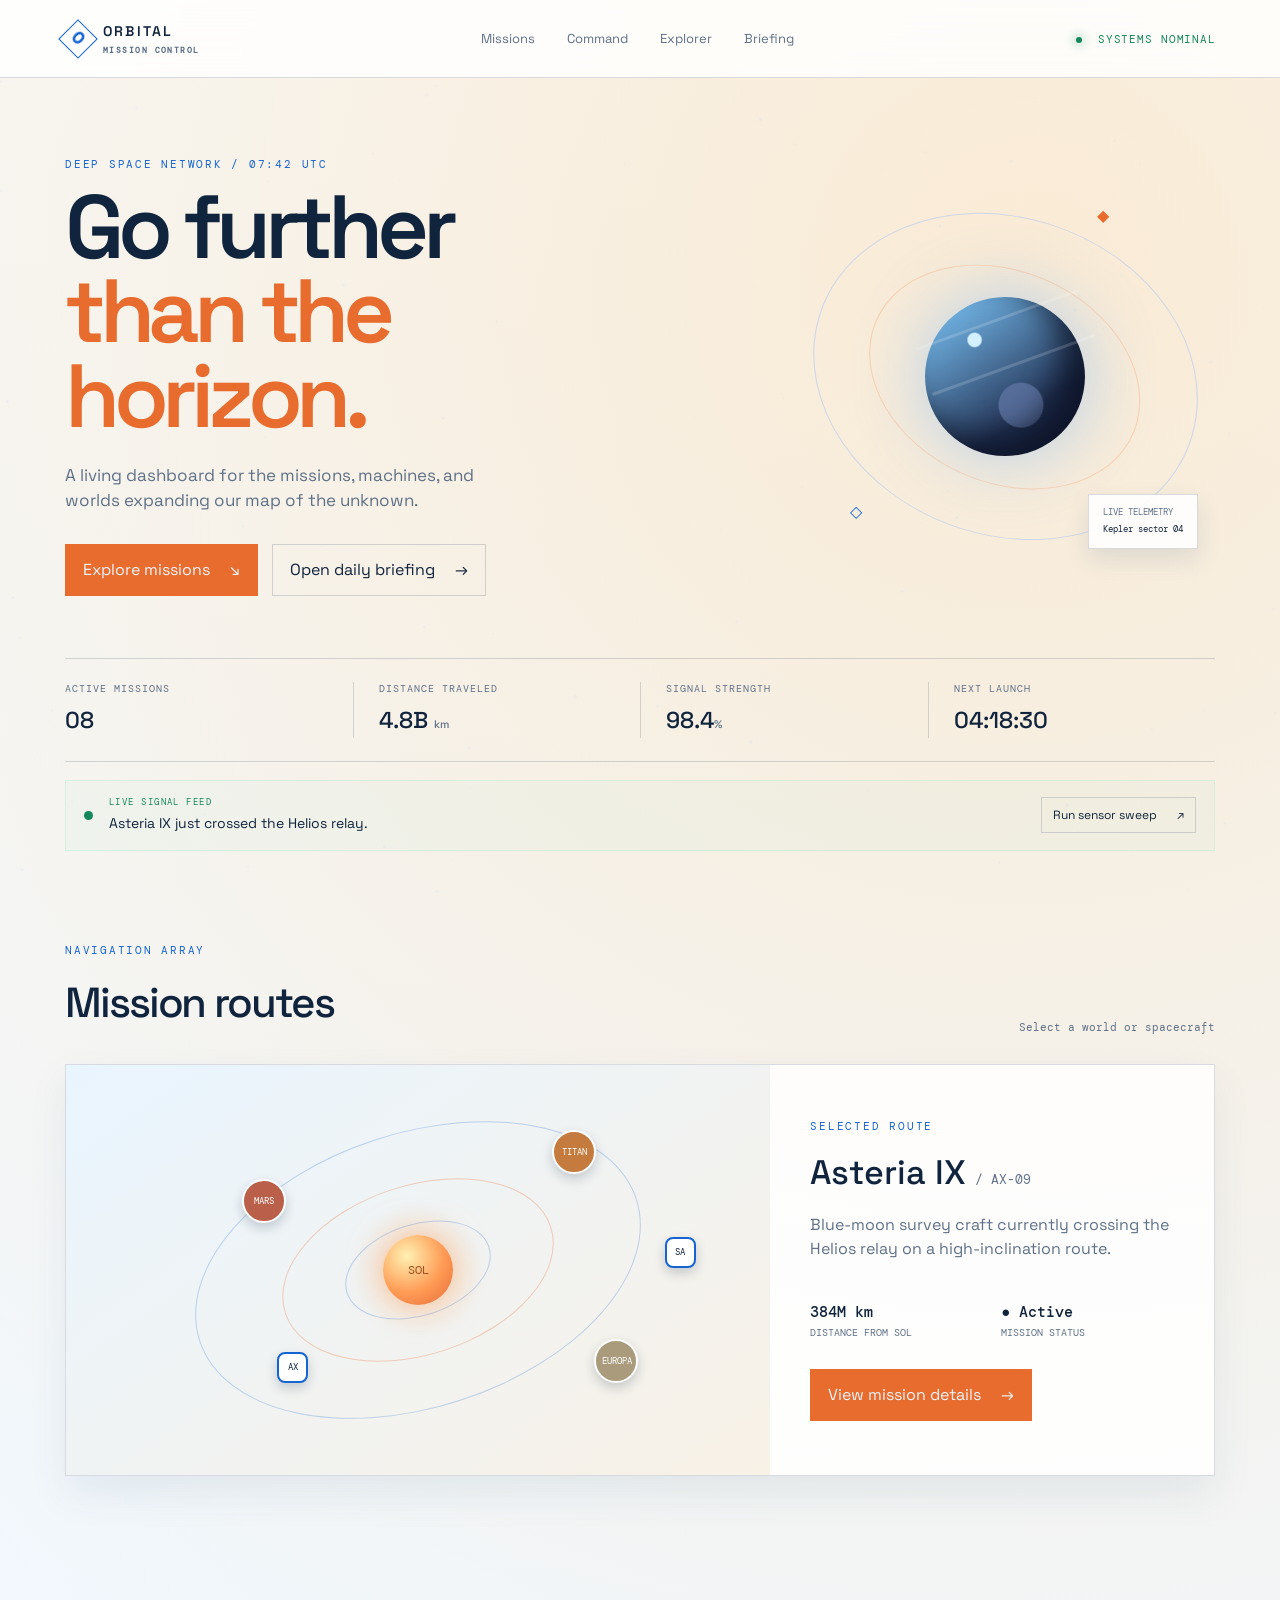
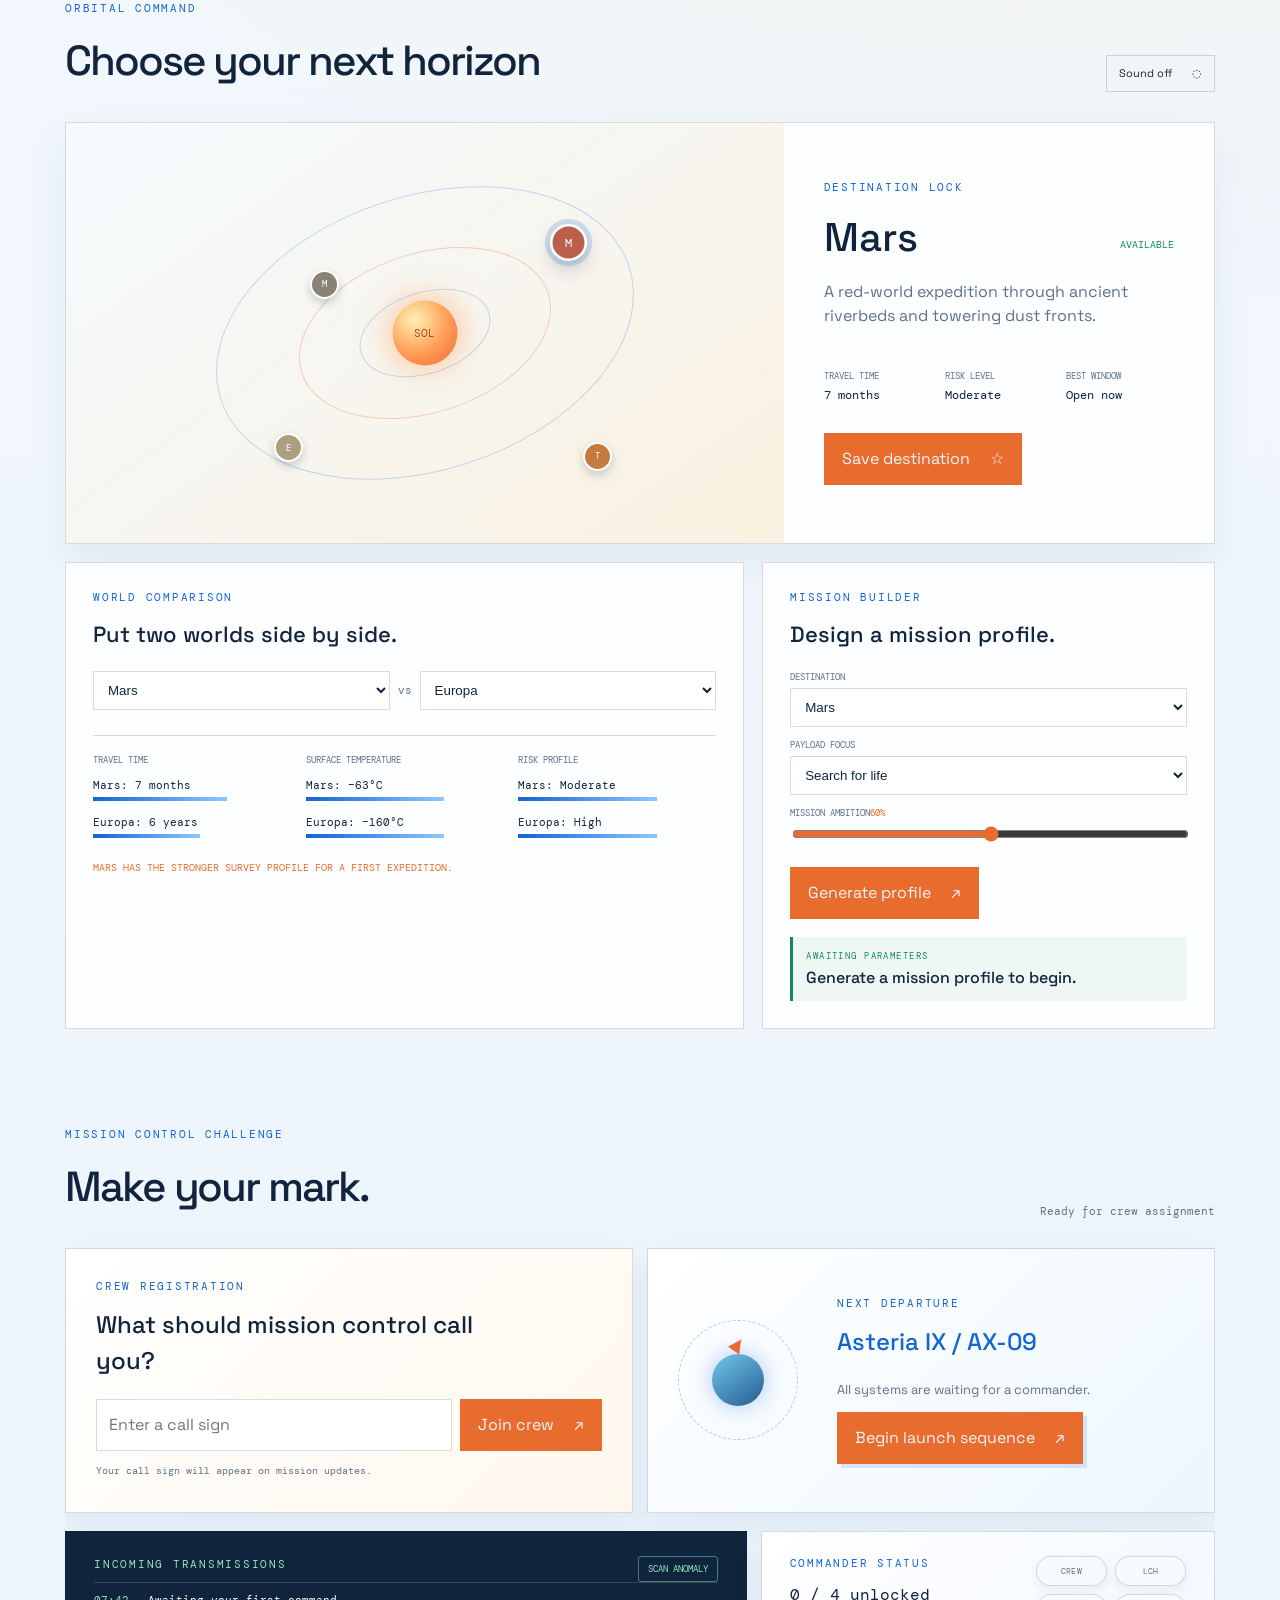
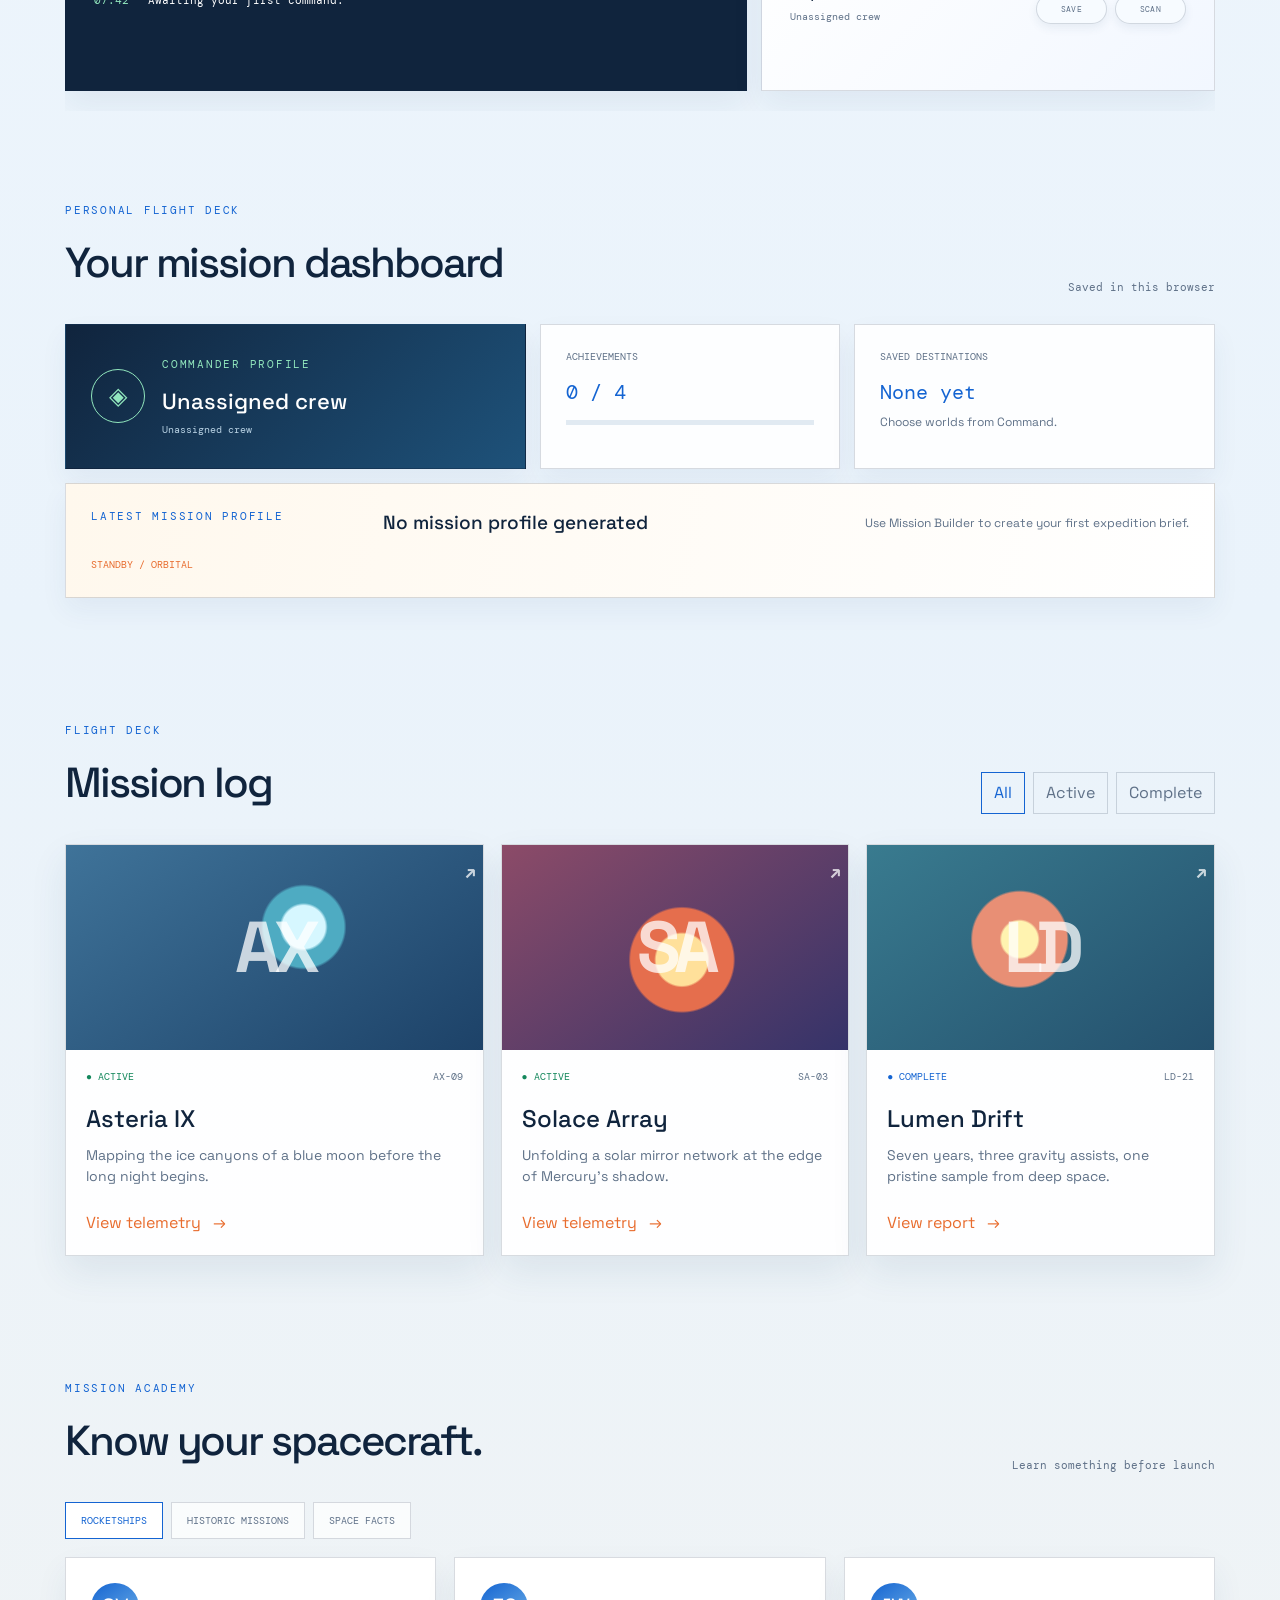
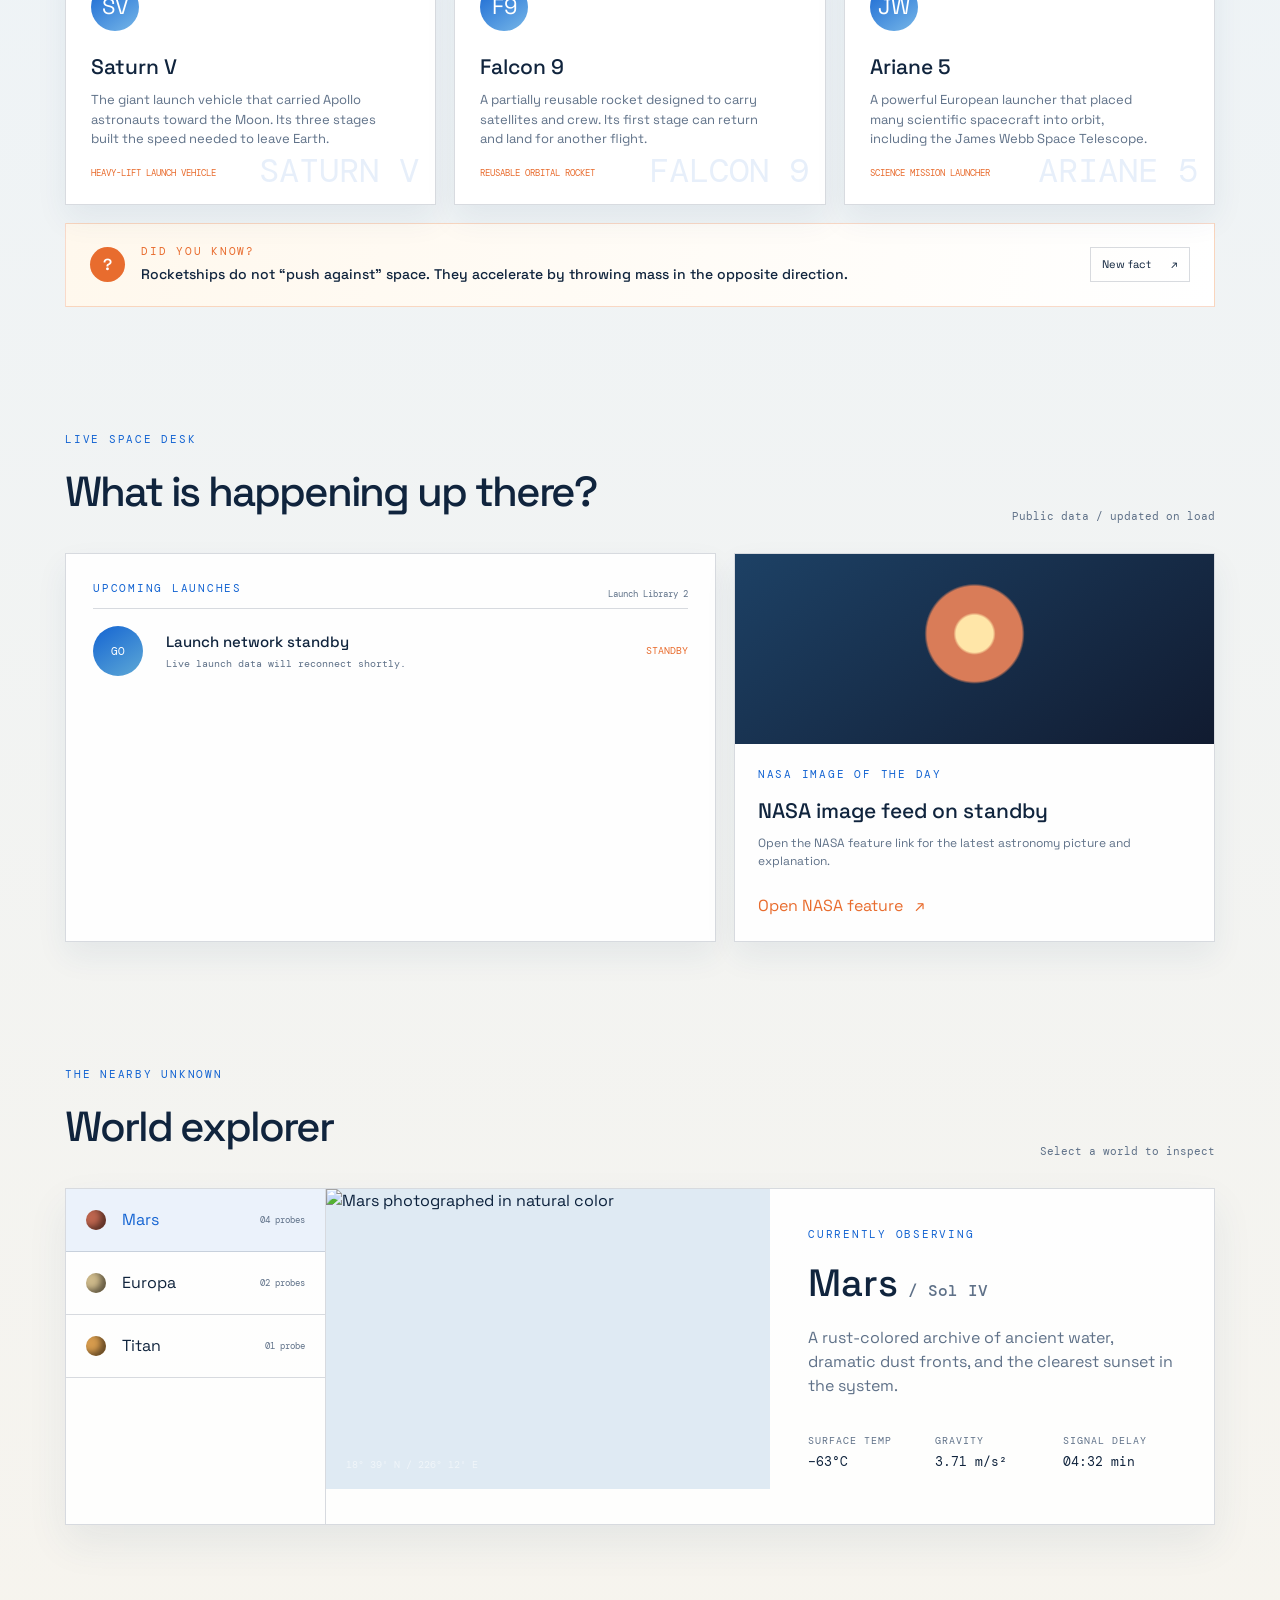
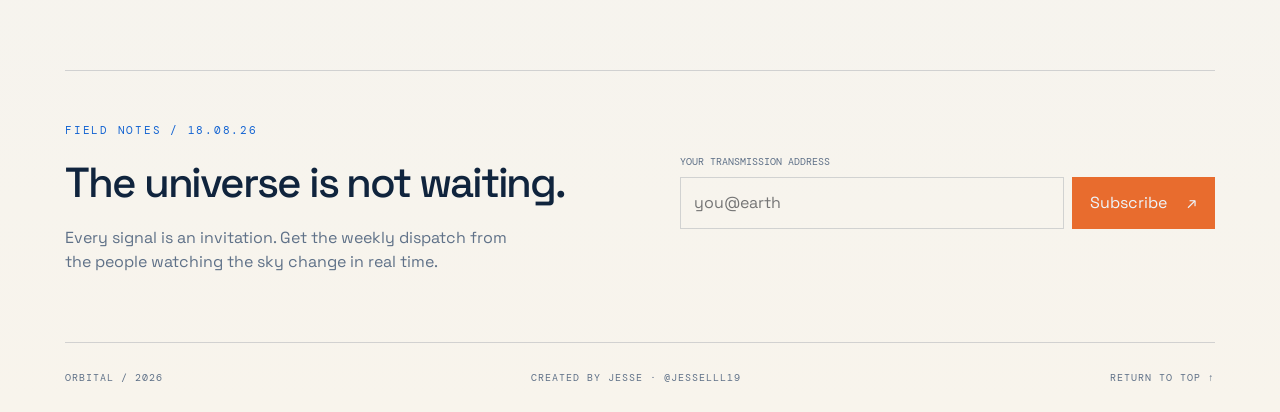
==== commit 62dae420: "Add live space desk updates" ====
--- a/index.html
+++ b/index.html
@@ -142,6 +142,11 @@
             <div class="academy-fact" id="academy-fact"><span class="fact-mark">?</span><div><p class="eyebrow">DID YOU KNOW?</p><strong>Rocketships do not “push against” space. They accelerate by throwing mass in the opposite direction.</strong></div><button class="button button-quiet" id="next-fact" type="button">New fact <span>↗</span></button></div>
         </section>
 
+        <section class="space-desk section-shell" id="space-desk">
+            <div class="section-heading"><div><p class="eyebrow">LIVE SPACE DESK</p><h2>What is happening up there?</h2></div><span class="section-note">Public data / updated on load</span></div>
+            <div class="desk-grid"><div class="launch-feed"><div class="desk-heading"><p class="eyebrow">UPCOMING LAUNCHES</p><span class="data-source">Launch Library 2</span></div><div id="live-launches"><div class="desk-loading">Connecting to launch network...</div></div></div><article class="apod-card" id="space-update"><div class="apod-image" id="apod-image"></div><div class="apod-copy"><p class="eyebrow">NASA IMAGE OF THE DAY</p><h3 id="apod-title">Loading today's cosmic picture...</h3><p id="apod-description">A fresh view from NASA will appear here when the connection is ready.</p><a id="apod-link" class="text-button" href="https://apod.nasa.gov/" target="_blank" rel="noreferrer">Open NASA feature <span>↗</span></a></div></article></div>
+        </section>
+
         <section class="explorer-section section-shell" id="explorer">
             <div class="section-heading"><div><p class="eyebrow">THE NEARBY UNKNOWN</p><h2>World explorer</h2></div><span class="section-note">Select a world to inspect</span></div>
             <div class="world-layout">
@@ -165,6 +170,6 @@
 
     <footer class="footer section-shell"><span>ORBITAL / 2026</span><span>Created by Jesse · <a href="https://www.instagram.com/jesselll19/" target="_blank" rel="noreferrer">@jesselll19</a></span><a href="#top">Return to top ↑</a></footer>
     <div class="modal" id="mission-modal" hidden><div class="modal-card" role="dialog" aria-modal="true" aria-labelledby="modal-title"><button class="modal-close" id="modal-close" type="button" aria-label="Close mission details">×</button><p class="eyebrow">SECURE TELEMETRY LINK</p><div class="drawer-heading"><div><h2 id="modal-title">Asteria IX</h2><p class="drawer-code" id="modal-code">AX-09 / ACTIVE</p></div><span class="drawer-status">● LIVE</span></div><p id="modal-copy"></p><div class="drawer-facts"><div><span>Objective</span><strong id="modal-objective">Ice canyon mapping</strong></div><div><span>Current position</span><strong id="modal-position">Helios relay 04</strong></div><div><span>Lead crew</span><strong id="modal-crew">Autonomous probe</strong></div></div><div class="telemetry-bars"><span style="--bar: 82%"><b>Fuel reserve</b><i></i></span><span style="--bar: 64%"><b>Signal clarity</b><i></i></span><span style="--bar: 91%"><b>Mission health</b><i></i></span></div><div class="drawer-timeline"><span class="done">Launch</span><span class="done">Cruise</span><span class="current">Survey</span><span>Return</span></div></div></div>
-    <script src="script.js?v=dashboard-10"></script>
+    <script src="script.js?v=live-space-11"></script>
 </body>
 </html>
--- a/styles.css
+++ b/styles.css
@@ -83,6 +83,8 @@
 @media (max-width:760px) { .challenge-layout,.challenge-bottom { grid-template-columns:1fr; }.crew-input { flex-direction:column; }.launch-card { grid-template-columns:100px 1fr; padding:20px; }.launch-orbit { width:95px; height:95px; }.achievement-console { align-items:flex-start; flex-direction:column; } }
 .dashboard-section { padding:92px 0 20px; }.dashboard-grid { display:grid; grid-template-columns:1.15fr .75fr .9fr; gap:14px; }.dashboard-identity,.dashboard-stat,.dashboard-mission { min-height:145px; padding:25px; border:1px solid var(--line); background:rgba(255,255,255,.88); box-shadow:0 12px 26px rgba(32,75,112,.06); }.dashboard-identity { display:flex; align-items:center; gap:17px; background:linear-gradient(135deg,#10243d,#1e527a); color:#fff; }.identity-mark { display:grid; place-items:center; width:54px; height:54px; border:1px solid #91e6bd; border-radius:50%; color:#91e6bd; font-size:24px; }.dashboard-identity .eyebrow { color:#91e6bd; }.dashboard-identity h3 { margin:0 0 5px; font-size:22px; font-weight:500; }.dashboard-identity p:last-child { margin:0; color:#b9d2e4; font:10px 'DM Mono',monospace; }.dashboard-stat span { display:block; color:var(--muted); font:10px 'DM Mono',monospace; text-transform:uppercase; }.dashboard-stat strong { display:block; margin-top:16px; color:var(--blue); font:20px 'DM Mono',monospace; }.dashboard-stat p { margin:8px 0 0; color:var(--muted); font-size:12px; }.stat-track { height:5px; margin-top:15px; background:#e1eaf2; }.stat-track i { display:block; width:0; height:100%; background:var(--orange); transition:width .4s; }.dashboard-mission { grid-column:1/-1; min-height:115px; display:grid; grid-template-columns:1fr 1.7fr auto; align-items:center; gap:20px; background:linear-gradient(100deg,#fff8ed,#fff); }.dashboard-mission h3 { margin:0; font-size:19px; font-weight:500; }.dashboard-mission p:not(.eyebrow) { margin:0; color:var(--muted); font-size:12px; }.dashboard-mission>span { color:var(--orange); font:10px 'DM Mono',monospace; text-transform:uppercase; }
 @media (max-width:760px) { .dashboard-grid { grid-template-columns:1fr 1fr; }.dashboard-identity,.dashboard-mission { grid-column:1/-1; }.dashboard-mission { grid-template-columns:1fr; gap:8px; } }
+.space-desk { padding:105px 0 20px; }.desk-grid { display:grid; grid-template-columns:1.15fr .85fr; gap:18px; }.launch-feed,.apod-card { min-height:330px; border:1px solid var(--line); background:rgba(255,255,255,.9); box-shadow:0 14px 30px rgba(32,75,112,.07); }.launch-feed { padding:27px; }.desk-heading { display:flex; justify-content:space-between; align-items:center; border-bottom:1px solid var(--line); }.desk-heading .eyebrow { margin:0 0 13px; }.data-source { color:var(--muted); font:9px 'DM Mono',monospace; }.desk-loading { padding:40px 0; color:var(--muted); font:11px 'DM Mono',monospace; }.launch-item { display:grid; grid-template-columns:58px 1fr auto; align-items:center; gap:15px; padding:17px 0; border-bottom:1px solid var(--line); }.launch-item:last-child { border-bottom:0; }.launch-patch { display:grid; place-items:center; width:50px; height:50px; border-radius:50%; color:#fff; background:linear-gradient(145deg,var(--blue),#5ea9d6); font:11px 'DM Mono',monospace; }.launch-item h3 { margin:0 0 4px; font-size:15px; font-weight:500; }.launch-item p { margin:0; color:var(--muted); font:10px 'DM Mono',monospace; }.launch-date { color:var(--orange); font:10px 'DM Mono',monospace; text-align:right; }.apod-card { display:grid; grid-template-rows:190px 1fr; overflow:hidden; }.apod-image { background:radial-gradient(circle at 50% 42%,#ffe6a8 0 7%,#d97c58 8% 18%,transparent 19%),linear-gradient(145deg,#1d4165,#111b30); background-size:cover; background-position:center; }.apod-copy { padding:23px; }.apod-copy h3 { margin:0 0 8px; font-size:21px; font-weight:500; }.apod-copy p:not(.eyebrow) { min-height:40px; color:var(--muted); font-size:12px; }.apod-copy .text-button { display:inline-block; margin-top:8px; }
+@media (max-width:760px) { .desk-grid { grid-template-columns:1fr; }.launch-item { grid-template-columns:48px 1fr; }.launch-patch { width:42px; height:42px; }.launch-date { grid-column:2; text-align:left; }.apod-card { min-height:300px; } }
 .challenge-section { padding-top:78px; }.challenge-section::before { display:none; }.challenge-layout { gap:14px; }.crew-card,.launch-card { min-height:245px; padding:30px; }.crew-card h3 { max-width:420px; }.launch-card { grid-template-columns:135px 1fr; }.challenge-bottom { gap:14px; }.alert-console,.achievement-console { min-height:160px; padding:24px 28px; }.console-heading button { border-radius:3px; background:rgba(145,230,189,.08); }.achievement-console { align-items:flex-start; }.achievement-console>div:first-child { min-width:165px; }.badges { display:grid; grid-template-columns:repeat(2, minmax(58px,1fr)); gap:8px; width:100%; max-width:150px; }.badges span { width:auto; min-width:0; height:34px; padding:0 6px; border-radius:5px; background:#f7fbff; text-align:center; }.badges span.unlocked { background:#fff0df; }.rank-label { margin-top:7px; }
 .academy-section { padding:105px 0 20px; }.academy-tabs { display:flex; gap:8px; margin-bottom:18px; }.academy-tab { padding:11px 15px; border:1px solid var(--line); color:var(--muted); background:rgba(255,255,255,.7); cursor:pointer; font:10px 'DM Mono',monospace; text-transform:uppercase; }.academy-tab:hover,.academy-tab.active { border-color:var(--blue); color:var(--blue); background:#fff; }.academy-grid { display:grid; grid-template-columns:repeat(3,1fr); gap:18px; min-height:210px; }.academy-card { position:relative; padding:25px; overflow:hidden; border:1px solid var(--line); background:#fff; box-shadow:0 14px 30px rgba(32,75,112,.07); }.academy-card::after { content:attr(data-code); position:absolute; right:16px; bottom:11px; color:rgba(20,100,210,.1); font:34px 'DM Mono',monospace; }.academy-card .academy-icon { display:grid; place-items:center; width:48px; height:48px; margin-bottom:20px; border-radius:50%; color:#fff; background:linear-gradient(145deg,var(--blue),#77b7e8); font-size:22px; }.academy-card h3 { margin:0 0 8px; font-size:21px; font-weight:500; }.academy-card p { max-width:290px; margin:0; color:var(--muted); font-size:13px; }.academy-card small { display:block; margin-top:18px; color:var(--orange); font:9px 'DM Mono',monospace; text-transform:uppercase; }.academy-fact { display:flex; align-items:center; gap:16px; margin-top:18px; padding:20px 24px; border:1px solid rgba(232,108,46,.25); background:linear-gradient(100deg,#fff8ed,#fff); }.fact-mark { display:grid; place-items:center; flex:0 0 35px; width:35px; height:35px; border-radius:50%; color:#fff; background:var(--orange); font-weight:600; }.academy-fact .eyebrow { margin:0 0 4px; color:var(--orange); }.academy-fact strong { font-size:14px; font-weight:500; }.academy-fact .button { margin-left:auto; padding:8px 11px; white-space:nowrap; font-size:11px; }.academy-empty { display:grid; place-items:center; min-height:210px; grid-column:1/-1; border:1px dashed var(--line); color:var(--muted); font:11px 'DM Mono',monospace; }
 @media (max-width:760px) { .academy-tabs { overflow-x:auto; }.academy-tab { flex:0 0 auto; }.academy-grid { grid-template-columns:1fr; }.academy-fact { align-items:flex-start; flex-wrap:wrap; }.academy-fact .button { margin-left:51px; } }
